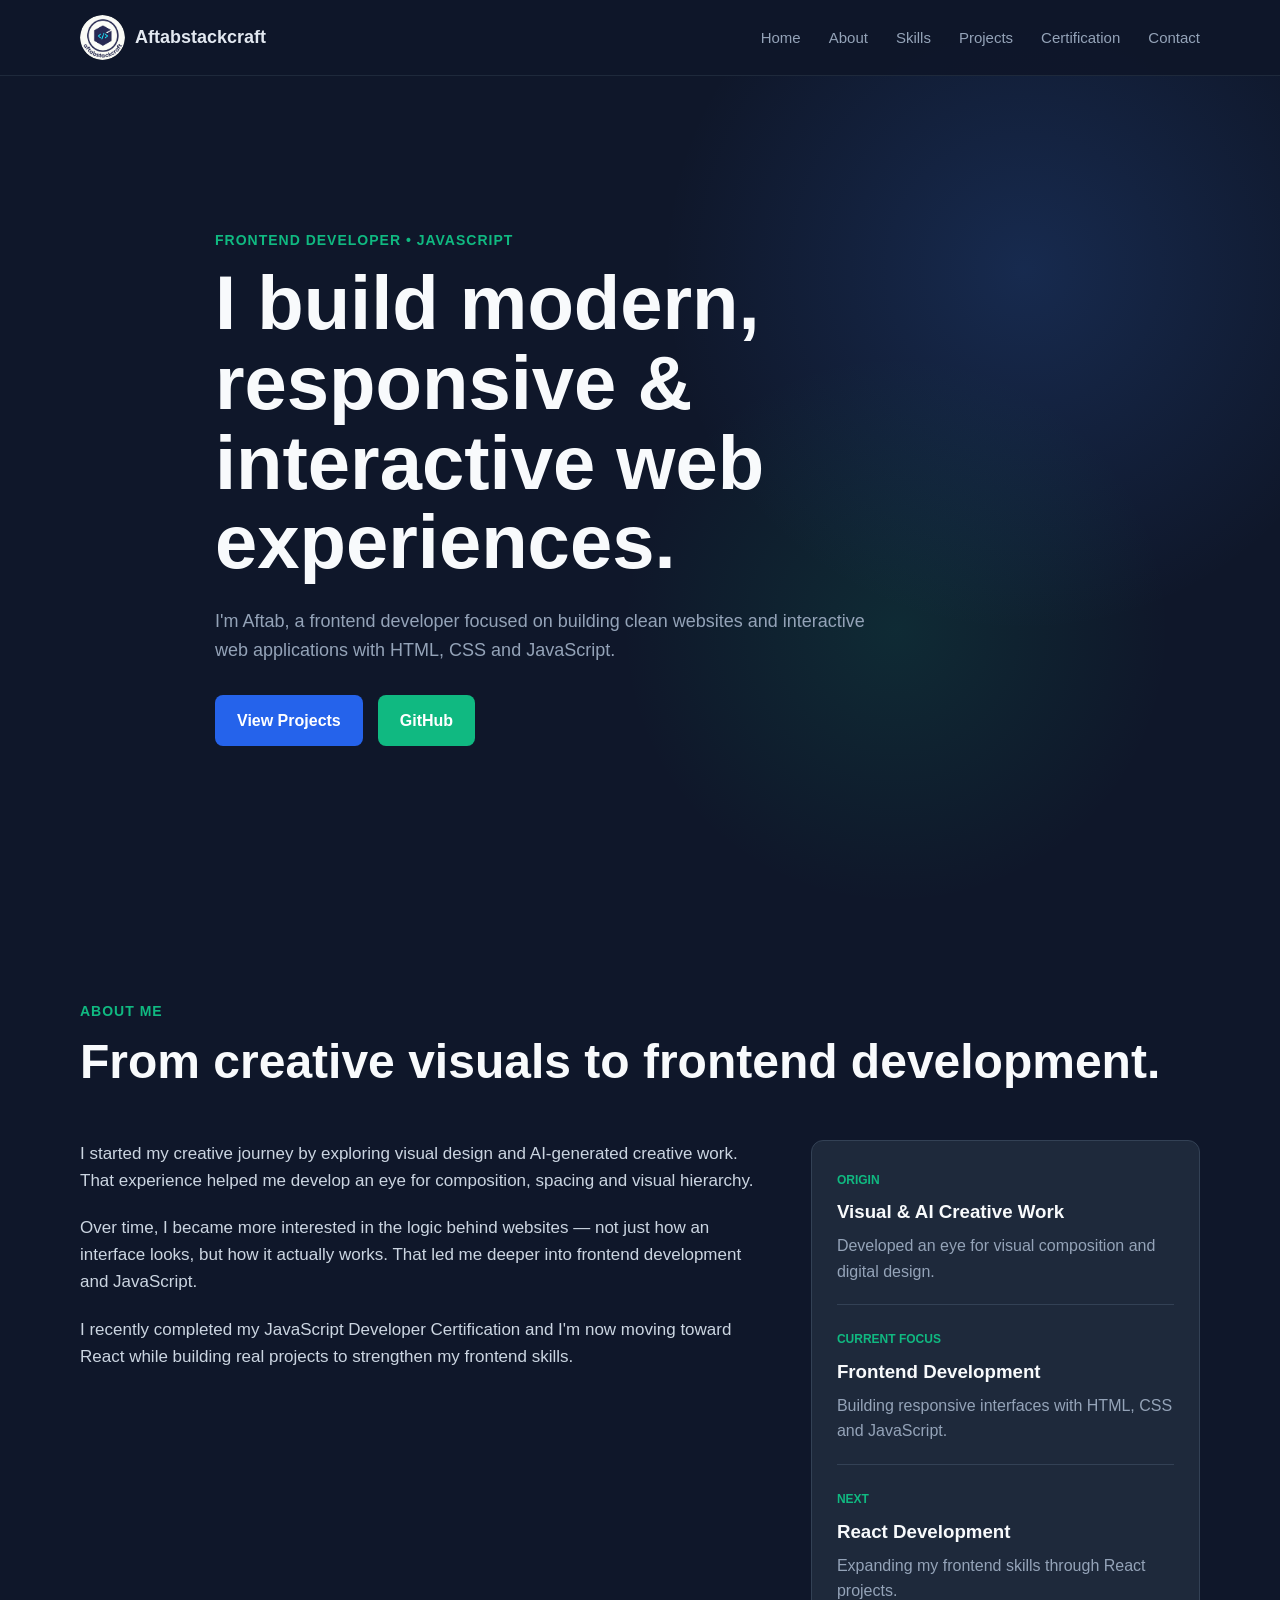
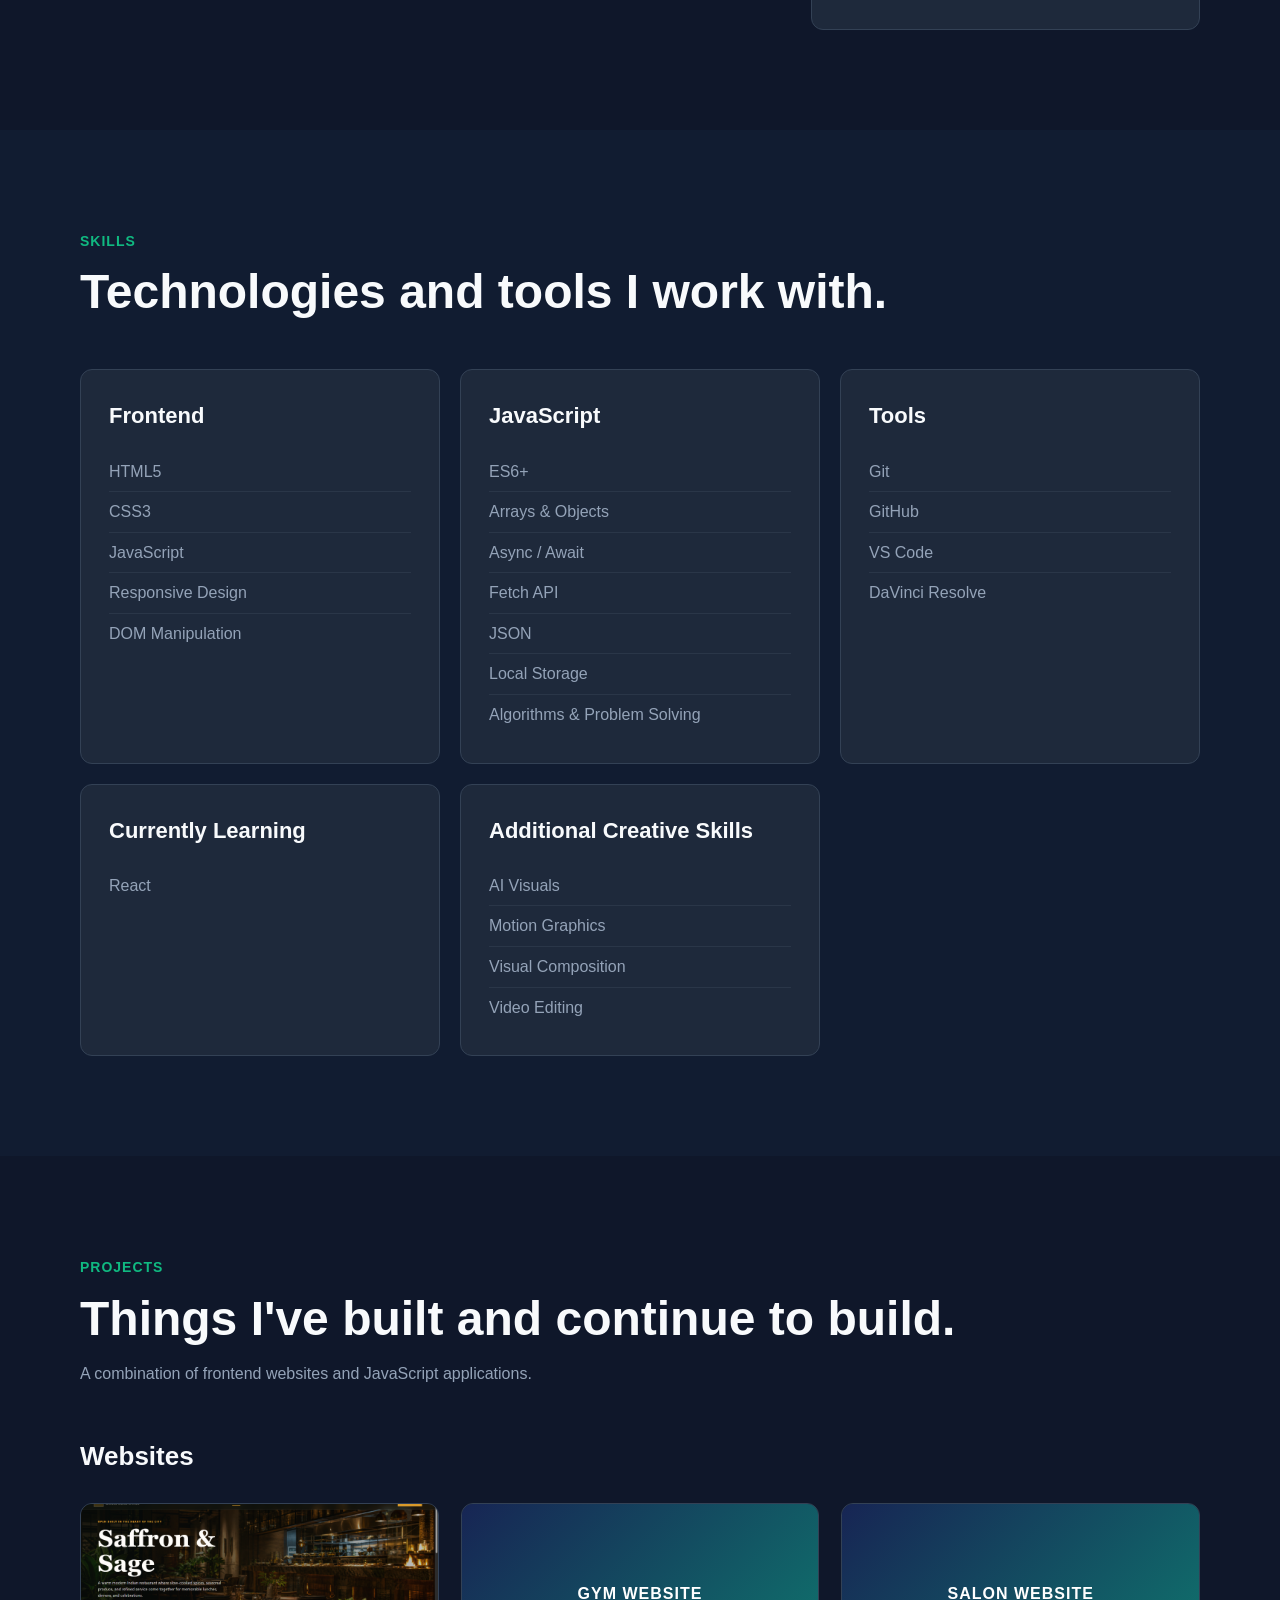
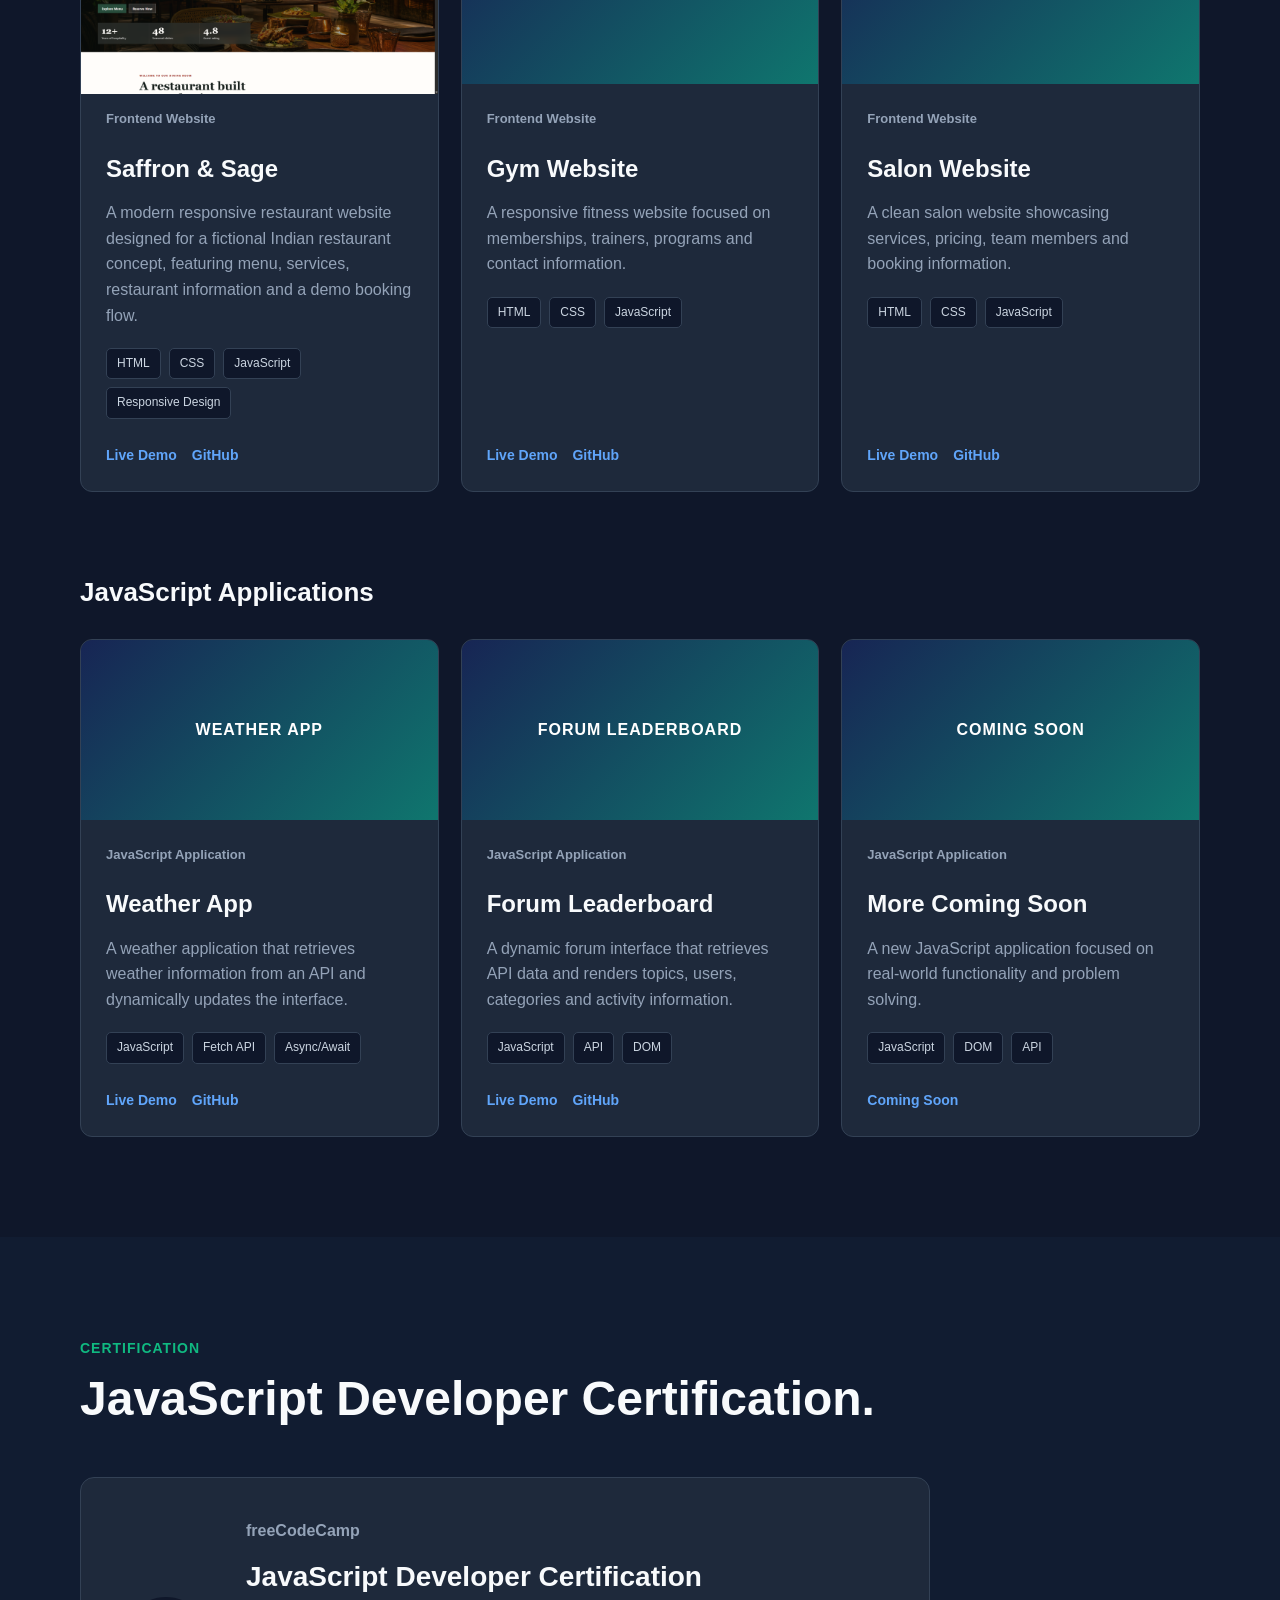
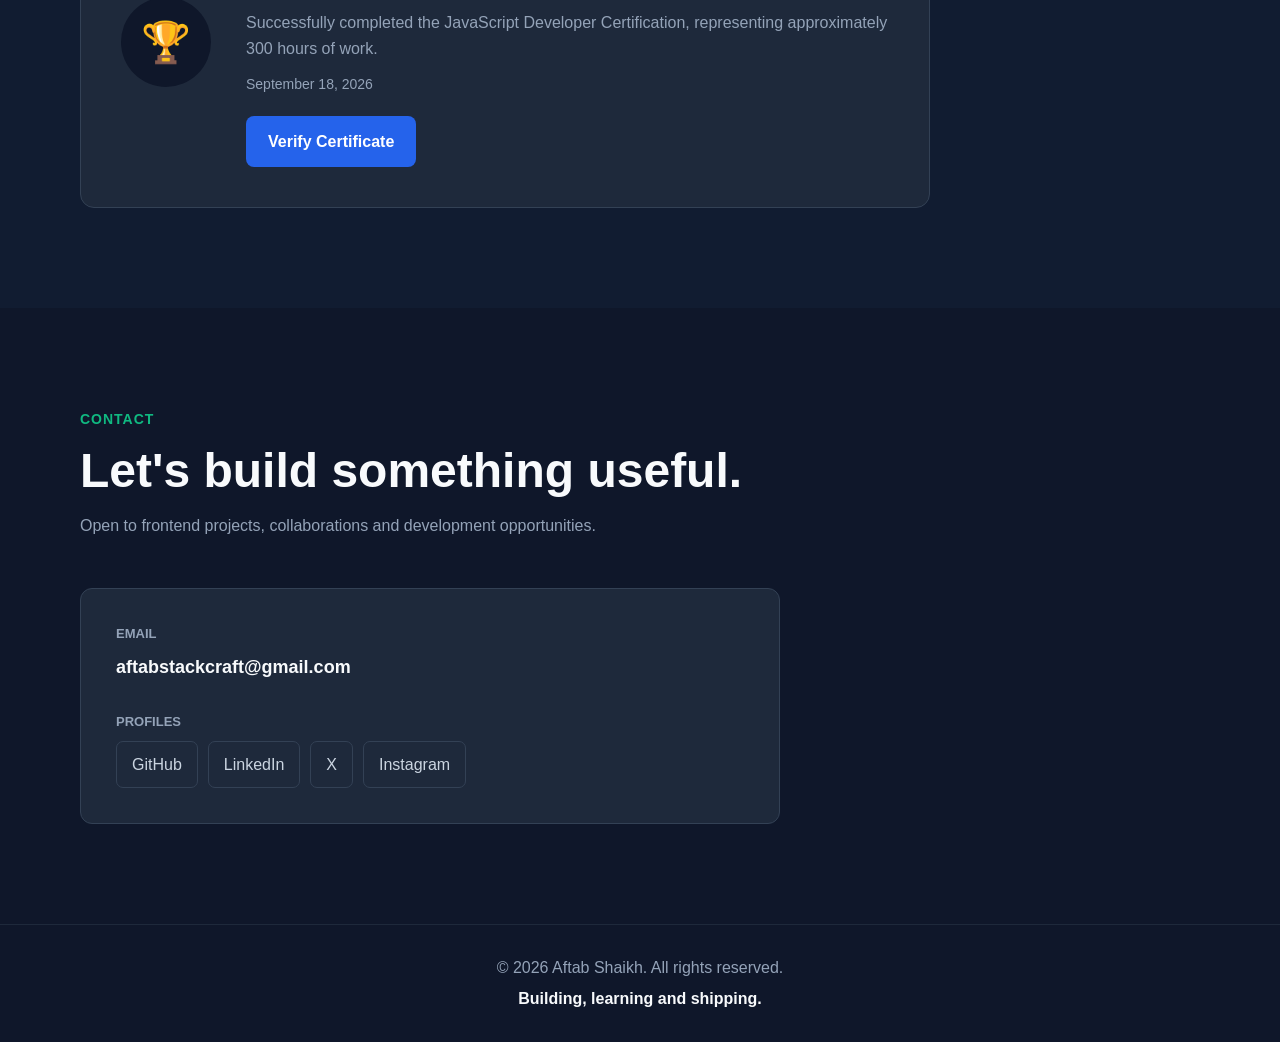
==== index.html @ 5836223a "Update index.html" ====
<!DOCTYPE html>
<html lang="en">

<head>
  <meta charset="UTF-8">

  <meta name="viewport" content="width=device-width, initial-scale=1.0">

  <meta name="description"
    content="Aftab Shaikh - Frontend Developer building responsive websites and interactive web applications.">

  <title>Aftab Shaikh | Frontend Developer</title>

  <link rel="stylesheet" href="styles.css">
</head>

<body>

  <!-- ================= HEADER ================= -->

  <header class="header">

    <div class="container nav">

      <a href="#home" class="logo">
        <img src="images/logo.png" alt="Aftab Shaikh logo">

        <span>Aftabstackcraft</span>
      </a>


      <button class="menu-button" id="menu-button" aria-label="Open navigation menu">
        ☰
      </button>


      <nav class="nav-links" id="nav-links">

        <a href="#home">Home</a>

        <a href="#about">About</a>

        <a href="#skills">Skills</a>

        <a href="#projects">Projects</a>

        <a href="#certification">Certification</a>

        <a href="#contact">Contact</a>

      </nav>

    </div>

  </header>


  <main>

    <!-- ================= HERO ================= -->

    <section class="hero" id="home" >

      <div class="container hero-content">

        <p class="eyebrow">
          FRONTEND DEVELOPER • JAVASCRIPT
        </p>

        <h1>
          I build modern, responsive &
          interactive web experiences.
        </h1>

        <p class="hero-description">
          I'm Aftab, a frontend developer focused on
          building clean websites and interactive web
          applications with HTML, CSS and JavaScript.
        </p>

        <div class="hero-buttons">

          <a href="projects" class="button primary-button">
            View Projects
          </a>

          <a href="https://github.com/aftabstackcraft" target="_blank" class="button secondary-button">
            GitHub
          </a>

        </div>

      </div>

    </section>


    <!-- ================= ABOUT ================= -->

    <section class="section" id="about" >

      <div class="container">

        <div class="section-heading">

          <p class="eyebrow">
            ABOUT ME
          </p>

          <h2>
            From creative visuals to frontend development.
          </h2>

        </div>


        <div class="about-grid">

          <div class="about-text">

            <p>
              I started my creative journey by exploring
              visual design and AI-generated creative work.
              That experience helped me develop an eye for
              composition, spacing and visual hierarchy.
            </p>

            <p>
              Over time, I became more interested in the
              logic behind websites — not just how an
              interface looks, but how it actually works.
              That led me deeper into frontend development
              and JavaScript.
            </p>

            <p>
              I recently completed my JavaScript Developer
              Certification and I'm now moving toward React
              while building real projects to strengthen
              my frontend skills.
            </p>

          </div>


          <div class="about-card">

            <div class="about-item">

              <span>ORIGIN</span>

              <h3>
                Visual & AI Creative Work
              </h3>

              <p>
                Developed an eye for visual composition
                and digital design.
              </p>

            </div>


            <div class="about-item">

              <span>CURRENT FOCUS</span>

              <h3>
                Frontend Development
              </h3>

              <p>
                Building responsive interfaces with
                HTML, CSS and JavaScript.
              </p>

            </div>


            <div class="about-item">

              <span>NEXT</span>

              <h3>
                React Development
              </h3>

              <p>
                Expanding my frontend skills through
                React projects.
              </p>

            </div>

          </div>

        </div>

      </div>

    </section>


    <!-- ================= SKILLS ================= -->

    <section class="section skills-section" id="skills" >

      <div class="container">

        <div class="section-heading">

          <p class="eyebrow">
            SKILLS
          </p>

          <h2>
            Technologies and tools I work with.
          </h2>

        </div>


        <div class="skills-grid">


          <div class="skill-card">

            <h3>
              Frontend
            </h3>

            <ul>

              <li>HTML5</li>

              <li>CSS3</li>

              <li>JavaScript</li>

              <li>Responsive Design</li>

              <li>DOM Manipulation</li>

            </ul>

          </div>


          <div class="skill-card">

            <h3>
              JavaScript
            </h3>

            <ul>

              <li>ES6+</li>

              <li>Arrays & Objects</li>

              <li>Async / Await</li>

              <li>Fetch API</li>

              <li>JSON</li>

              <li>Local Storage</li>

              <li>Algorithms & Problem Solving</li>

            </ul>

          </div>


          <div class="skill-card">

            <h3>
              Tools
            </h3>

            <ul>

              <li>Git</li>

              <li>GitHub</li>

              <li>VS Code</li>

              <li>DaVinci Resolve</li>

            </ul>

          </div>


          <div class="skill-card">

            <h3>
              Currently Learning
            </h3>

            <ul>

              <li>React</li>

            </ul>

          </div>


          <div class="skill-card">

            <h3>
              Additional Creative Skills
            </h3>

            <ul>

              <li>AI Visuals</li>

              <li>Motion Graphics</li>

              <li>Visual Composition</li>

              <li>Video Editing</li>

            </ul>

          </div>

        </div>

      </div>

    </section>


    <!-- ================= PROJECTS ================= -->

    <section class="section" id="projects" >

      <div class="container">

        <div class="section-heading">

          <p class="eyebrow">
            PROJECTS
          </p>

          <h2>
            Things I've built and continue to build.
          </h2>

          <p>
            A combination of frontend websites and
            JavaScript applications.
          </p>

        </div>


        <!-- WEBSITE PROJECTS -->

        <h3 class="project-category">
          Websites
        </h3>


        <div class="projects-grid">


          <!-- Restaurant -->

          <!-- Saffron & Sage -->
          <article class="project-card">

            <div class="project-image">
              <img src="images/projects/saffron-sage.png" alt="Saffron & Sage restaurant website preview">
            </div>

            <div class="project-content">

              <p class="project-type">
                Frontend Website
              </p>

              <h3>
                Saffron &amp; Sage
              </h3>

              <p>
                A modern responsive restaurant website designed for a
                fictional Indian restaurant concept, featuring menu,
                services, restaurant information and a demo booking flow.
              </p>

              <div class="technology-list">
                <span>HTML</span>
                <span>CSS</span>
                <span>JavaScript</span>
                <span>Responsive Design</span>
              </div>

              <div class="project-links">

                <a href="https://aftabstackcraft.github.io/Saffron-Restaurant/index.html" target="_blank"
                  rel="noreferrer">
                  Live Demo
                </a>

                <a href="https://github.com/aftabstackcraft/Saffron-Restaurant" target="_blank" rel="noreferrer">
                  GitHub
                </a>

              </div>

            </div>

          </article>


          <!-- Gym -->

          <article class="project-card">

            <div class="project-image">
              <span>GYM WEBSITE</span>
            </div>

            <div class="project-content">

              <p class="project-type">
                Frontend Website
              </p>

              <h3>
                Gym Website
              </h3>

              <p>
                A responsive fitness website focused on
                memberships, trainers, programs and
                contact information.
              </p>

              <div class="technology-list">

                <span>HTML</span>

                <span>CSS</span>

                <span>JavaScript</span>

              </div>

              <div class="project-links">

                <a href="#" target="_blank">
                  Live Demo
                </a>

                <a href="#" target="_blank">
                  GitHub
                </a>

              </div>

            </div>

          </article>


          <!-- Salon -->

          <article class="project-card">

            <div class="project-image">
              <span>SALON WEBSITE</span>
            </div>

            <div class="project-content">

              <p class="project-type">
                Frontend Website
              </p>

              <h3>
                Salon Website
              </h3>

              <p>
                A clean salon website showcasing services,
                pricing, team members and booking
                information.
              </p>

              <div class="technology-list">

                <span>HTML</span>

                <span>CSS</span>

                <span>JavaScript</span>

              </div>

              <div class="project-links">

                <a href="#" target="_blank">
                  Live Demo
                </a>

                <a href="#" target="_blank">
                  GitHub
                </a>

              </div>

            </div>

          </article>

        </div>


        <!-- APP PROJECTS -->

        <h3 class="project-category apps-heading">
          JavaScript Applications
        </h3>


        <div class="projects-grid">


          <!-- Weather App -->

          <article class="project-card">

            <div class="project-image">
              <span>WEATHER APP</span>
            </div>

            <div class="project-content">

              <p class="project-type">
                JavaScript Application
              </p>

              <h3>
                Weather App
              </h3>

              <p>
                A weather application that retrieves
                weather information from an API and
                dynamically updates the interface.
              </p>

              <div class="technology-list">

                <span>JavaScript</span>

                <span>Fetch API</span>

                <span>Async/Await</span>

              </div>

              <div class="project-links">

                <a href="#" target="_blank">
                  Live Demo
                </a>

                <a href="#" target="_blank">
                  GitHub
                </a>

              </div>

            </div>

          </article>


          <!-- Forum -->

          <article class="project-card">

            <div class="project-image">
              <span>FORUM LEADERBOARD</span>
            </div>

            <div class="project-content">

              <p class="project-type">
                JavaScript Application
              </p>

              <h3>
                Forum Leaderboard
              </h3>

              <p>
                A dynamic forum interface that retrieves
                API data and renders topics, users,
                categories and activity information.
              </p>

              <div class="technology-list">

                <span>JavaScript</span>

                <span>API</span>

                <span>DOM</span>

              </div>

              <div class="project-links">

                <a href="#" target="_blank">
                  Live Demo
                </a>

                <a href="#" target="_blank">
                  GitHub
                </a>

              </div>

            </div>

          </article>


          <!-- Third App -->

          <article class="project-card">

            <div class="project-image">
              <span>COMING SOON</span>
            </div>

            <div class="project-content">

              <p class="project-type">
                JavaScript Application
              </p>

              <h3>
                More Coming Soon
              </h3>

              <p>
                A new JavaScript application focused on
                real-world functionality and problem solving.
              </p>

              <div class="technology-list">

                <span>JavaScript</span>

                <span>DOM</span>

                <span>API</span>

              </div>

              <div class="project-links">

                <a href="#">
                  Coming Soon
                </a>

              </div>

            </div>

          </article>


        </div>

      </div>

    </section>


    <!-- ================= CERTIFICATION ================= -->

    <section class="section certification-section" id="certification" >

      <div class="container">

        <div class="section-heading">

          <p class="eyebrow">
            CERTIFICATION
          </p>

          <h2>
            JavaScript Developer Certification.
          </h2>

        </div>


        <div class="certification-card">

          <div class="certificate-icon">
            🏆
          </div>


          <div class="certificate-content">

            <p class="certificate-issuer">
              freeCodeCamp
            </p>

            <h3>
              JavaScript Developer Certification
            </h3>

            <p>
              Successfully completed the JavaScript
              Developer Certification, representing
              approximately 300 hours of work.
            </p>

            <p class="certificate-date">
              September 18, 2026
            </p>


            <a href="https://www.freecodecamp.org/certification/aftabstackcraft/javascript-v9" target="_blank"
              class="button primary-button">
              Verify Certificate
            </a>

          </div>

        </div>

      </div>

    </section>


    <!-- ================= CONTACT ================= -->

    <section class="section contact-section" id="contact" >

      <div class="container">

        <div class="section-heading">

          <p class="eyebrow">
            CONTACT
          </p>

          <h2>
            Let's build something useful.
          </h2>

          <p>
            Open to frontend projects, collaborations
            and development opportunities.
          </p>

        </div>


        <div class="contact-card">

          <div>

            <span>
              EMAIL
            </span>

            <a href="mailto:aftabstackcraft@gmail.com">
              aftabstackcraft@gmail.com
            </a>

          </div>


          <div>

            <span>
              PROFILES
            </span>

            <div class="social-links">

              <a href="https://github.com/aftabstackcraft" target="_blank">
                GitHub
              </a>

              <a href="https://www.linkedin.com/in/aftabstackcraft/" target="_blank">
                LinkedIn
              </a>

              <a href="https://x.com/aftabstackcraft" target="_blank">
                X
              </a>

              <a href="https://www.instagram.com/aftabstackcraftt/" target="_blank">
                Instagram
              </a>

            </div>

          </div>

        </div>

      </div>

    </section>

  </main>


  <!-- ================= FOOTER ================= -->

  <footer class="footer">

    <p>
      © 2026 Aftab Shaikh. All rights reserved.
    </p>

    <p>
      Building, learning and shipping.
    </p>

  </footer>


  <script src="script.js"></script>

</body>

</html>
---- styles.css ----
/* =========================
   BASIC RESET
========================= */

* {
  box-sizing: border-box;
  margin: 0;
  padding: 0;
}


html {
  scroll-behavior: smooth;
}


body {
  font-family: Arial, sans-serif;
  background: #0f172a;
  color: #e2e8f0;
  line-height: 1.6;
}


a {
  color: inherit;
  text-decoration: none;
}


ul {
  list-style: none;
}


img {
  max-width: 100%;
  display: block;
}


/* =========================
   COMMON
========================= */

.container {
  width: min(1120px, 90%);
  margin: auto;
}


.section {
  padding: 100px 0;
}


.section-heading {
  margin-bottom: 50px;
}


.eyebrow {
  color: #10b981;
  font-size: 14px;
  font-weight: bold;
  letter-spacing: 1px;
  margin-bottom: 12px;
}


.section-heading h2 {
  font-size: clamp(32px, 5vw, 48px);
  line-height: 1.15;
  color: #f8fafc;
  margin-bottom: 15px;
}


.section-heading > p:last-child {
  color: #94a3b8;
  max-width: 650px;
}


/* =========================
   HEADER
========================= */

.header {
  position: fixed;
  top: 0;
  left: 0;
  width: 100%;
  z-index: 1000;

  background: rgba(15, 23, 42, 0.95);

  border-bottom: 1px solid #1e293b;
}


.nav {
  min-height: 75px;

  display: flex;
  align-items: center;
  justify-content: space-between;
}


.logo {
  display: flex;
  align-items: center;
  gap: 10px;

  font-weight: bold;
  font-size: 18px;
}


.logo img {
  width: 45px;
  height: 45px;
  border-radius: 50%;
}


.nav-links {
  display: flex;
  align-items: center;
  gap: 28px;
}


.nav-links a {
  color: #94a3b8;
  font-size: 15px;
  transition: 0.2s;
}


.nav-links a:hover {
  color: #f8fafc;
}


.menu-button {
  display: none;

  border: none;
  background: transparent;

  color: white;

  font-size: 28px;

  cursor: pointer;
}


/* =========================
   HERO
========================= */

.hero {
  min-height: 100vh;

  display: flex;
  align-items: center;

  padding-top: 75px;

  background:
    radial-gradient(
      circle at 80% 30%,
      rgba(59, 130, 246, 0.18),
      transparent 30%
    ),
    radial-gradient(
      circle at 70% 70%,
      rgba(16, 185, 129, 0.12),
      transparent 25%
    ),
    #0f172a;
}


.hero-content {
  max-width: 850px;
}


.hero h1 {
  font-size: clamp(42px, 7vw, 76px);
  line-height: 1.05;

  color: #f8fafc;

  margin-bottom: 25px;
}


.hero-description {
  max-width: 650px;

  color: #94a3b8;

  font-size: 18px;

  margin-bottom: 30px;
}


.hero-buttons {
  display: flex;
  gap: 15px;

  flex-wrap: wrap;
}


/* =========================
   BUTTONS
========================= */

.button {
  display: inline-flex;

  align-items: center;
  justify-content: center;

  padding: 13px 22px;

  border-radius: 8px;

  font-weight: bold;

  transition: 0.2s;
}


.primary-button {
  background: #2563eb;
  color: white;
}


.primary-button:hover {
  background: #1d4ed8;
  transform: translateY(-2px);
}


.secondary-button {
  background: #10b981;
  color: white;
}


.secondary-button:hover {
  background: #059669;
  transform: translateY(-2px);
}


/* =========================
   ABOUT
========================= */

.about-grid {
  display: grid;

  grid-template-columns: 1.4fr 0.8fr;

  gap: 50px;

  align-items: start;
}


.about-text {
  display: grid;
  gap: 20px;

  color: #cbd5e1;

  font-size: 17px;
}


.about-card {
  background: #1e293b;

  border: 1px solid #334155;

  border-radius: 12px;

  padding: 25px;
}


.about-item {
  padding: 20px 0;

  border-bottom: 1px solid #334155;
}


.about-item:first-child {
  padding-top: 0;
}


.about-item:last-child {
  border-bottom: none;
  padding-bottom: 0;
}


.about-item span {
  color: #10b981;

  font-size: 12px;

  font-weight: bold;
}


.about-item h3 {
  margin: 6px 0;

  color: #f8fafc;
}


.about-item p {
  color: #94a3b8;
}


/* =========================
   SKILLS
========================= */

.skills-section {
  background: #111c31;
}


.skills-grid {
  display: grid;

  grid-template-columns: repeat(3, 1fr);

  gap: 20px;
}


.skill-card {
  background: #1e293b;

  border: 1px solid #334155;

  border-radius: 12px;

  padding: 28px;
}


.skill-card h3 {
  color: #f8fafc;

  margin-bottom: 18px;

  font-size: 22px;
}


.skill-card li {
  color: #94a3b8;

  padding: 7px 0;

  border-bottom: 1px solid rgba(148, 163, 184, 0.1);
}


.skill-card li:last-child {
  border-bottom: none;
}


/* =========================
   PROJECTS
========================= */

.project-category {
  color: #f8fafc;

  font-size: 26px;

  margin-bottom: 25px;
}


.apps-heading {
  margin-top: 80px;
}


.projects-grid {
  display: grid;

  grid-template-columns: repeat(3, 1fr);

  gap: 22px;
}


.project-card {
  display: flex;
  flex-direction: column;

  overflow: hidden;

  background: #1e293b;

  border: 1px solid #334155;

  border-radius: 12px;

  transition: 0.2s;
}


.project-card:hover {
  transform: translateY(-5px);

  border-color: #3b82f6;
}


/* Project placeholder image */

.project-image {
  height: 180px;

  display: flex;

  align-items: center;
  justify-content: center;

  background:
    linear-gradient(
      135deg,
      #172554,
      #0f766e
    );

  color: white;

  font-weight: bold;

  letter-spacing: 1px;
}


.project-content {
  padding: 25px;

  display: flex;
  flex-direction: column;

  flex: 1;
}


.project-type {
  color: #10b981;

  font-size: 13px;

  font-weight: bold;

  margin-bottom: 8px;
}


.project-content h3 {
  color: #f8fafc;

  font-size: 24px;

  margin-bottom: 12px;
}


.project-content > p {
  color: #94a3b8;

  margin-bottom: 20px;
}


.technology-list {
  display: flex;

  flex-wrap: wrap;

  gap: 8px;

  margin-bottom: 25px;
}


.technology-list span {
  padding: 5px 10px;

  background: #0f172a;

  border: 1px solid #334155;

  border-radius: 5px;

  color: #cbd5e1;

  font-size: 12px;
}


.project-links {
  display: flex;

  gap: 15px;

  margin-top: auto;
}


.project-links a {
  color: #60a5fa;

  font-weight: bold;

  font-size: 14px;
}


.project-links a:hover {
  color: #93c5fd;
}


/* =========================
   CERTIFICATION
========================= */

.certification-section {
  background: #111c31;
}


.certification-card {
  max-width: 850px;

  display: flex;

  align-items: center;

  gap: 35px;

  padding: 40px;

  background: #1e293b;

  border: 1px solid #334155;

  border-radius: 14px;
}


.certificate-icon {
  min-width: 90px;
  height: 90px;

  display: flex;

  align-items: center;
  justify-content: center;

  border-radius: 50%;

  background: #0f172a;

  font-size: 40px;
}


.certificate-issuer {
  color: #10b981;

  font-weight: bold;

  margin-bottom: 6px;
}


.certificate-content h3 {
  color: #f8fafc;

  font-size: 28px;

  margin-bottom: 10px;
}


.certificate-content > p {
  color: #94a3b8;

  margin-bottom: 12px;
}


.certificate-date {
  font-size: 14px;

  margin-bottom: 20px !important;
}


/* =========================
   CONTACT
========================= */

.contact-section {
  background: #0f172a;
}


.contact-card {
  max-width: 700px;

  display: grid;

  gap: 30px;

  padding: 35px;

  background: #1e293b;

  border: 1px solid #334155;

  border-radius: 12px;
}


.contact-card > div {
  display: grid;

  gap: 8px;
}


.contact-card span {
  color: #94a3b8;

  font-size: 13px;

  font-weight: bold;
}


.contact-card > div > a {
  color: #f8fafc;

  font-size: 18px;

  font-weight: bold;
}


.social-links {
  display: flex;

  flex-wrap: wrap;

  gap: 10px;
}


.social-links a {
  padding: 10px 15px;

  border: 1px solid #334155;

  border-radius: 7px;

  color: #cbd5e1;

  transition: 0.2s;
}


.social-links a:hover {
  border-color: #3b82f6;

  color: white;
}


/* =========================
   FOOTER
========================= */

.footer {
  padding: 30px;

  text-align: center;

  border-top: 1px solid #1e293b;

  color: #94a3b8;
}


.footer p:last-child {
  color: #f8fafc;

  font-weight: bold;

  margin-top: 5px;
}


/* =========================
   TABLET
========================= */

@media (max-width: 900px) {

  .skills-grid {
    grid-template-columns: repeat(2, 1fr);
  }


  .projects-grid {
    grid-template-columns: repeat(2, 1fr);
  }


  .about-grid {
    grid-template-columns: 1fr;
  }

}


/* =========================
   MOBILE
========================= */

@media (max-width: 700px) {

  .section {
    padding: 75px 0;
  }


  .menu-button {
    display: block;
  }


  .nav-links {
    display: none;

    position: absolute;

    top: 75px;

    left: 5%;
    right: 5%;

    flex-direction: column;

    gap: 0;

    padding: 15px;

    background: #1e293b;

    border: 1px solid #334155;

    border-radius: 10px;
  }


  .nav-links.show {
    display: flex;
  }


  .nav-links a {
    padding: 12px;
  }


  .hero h1 {
    font-size: 42px;
  }


  .hero-description {
    font-size: 16px;
  }


  .skills-grid {
    grid-template-columns: 1fr;
  }


  .projects-grid {
    grid-template-columns: 1fr;
  }


  .certification-card {
    flex-direction: column;

    align-items: flex-start;

    padding: 28px;
  }


  .certificate-content h3 {
    font-size: 24px;
  }

}
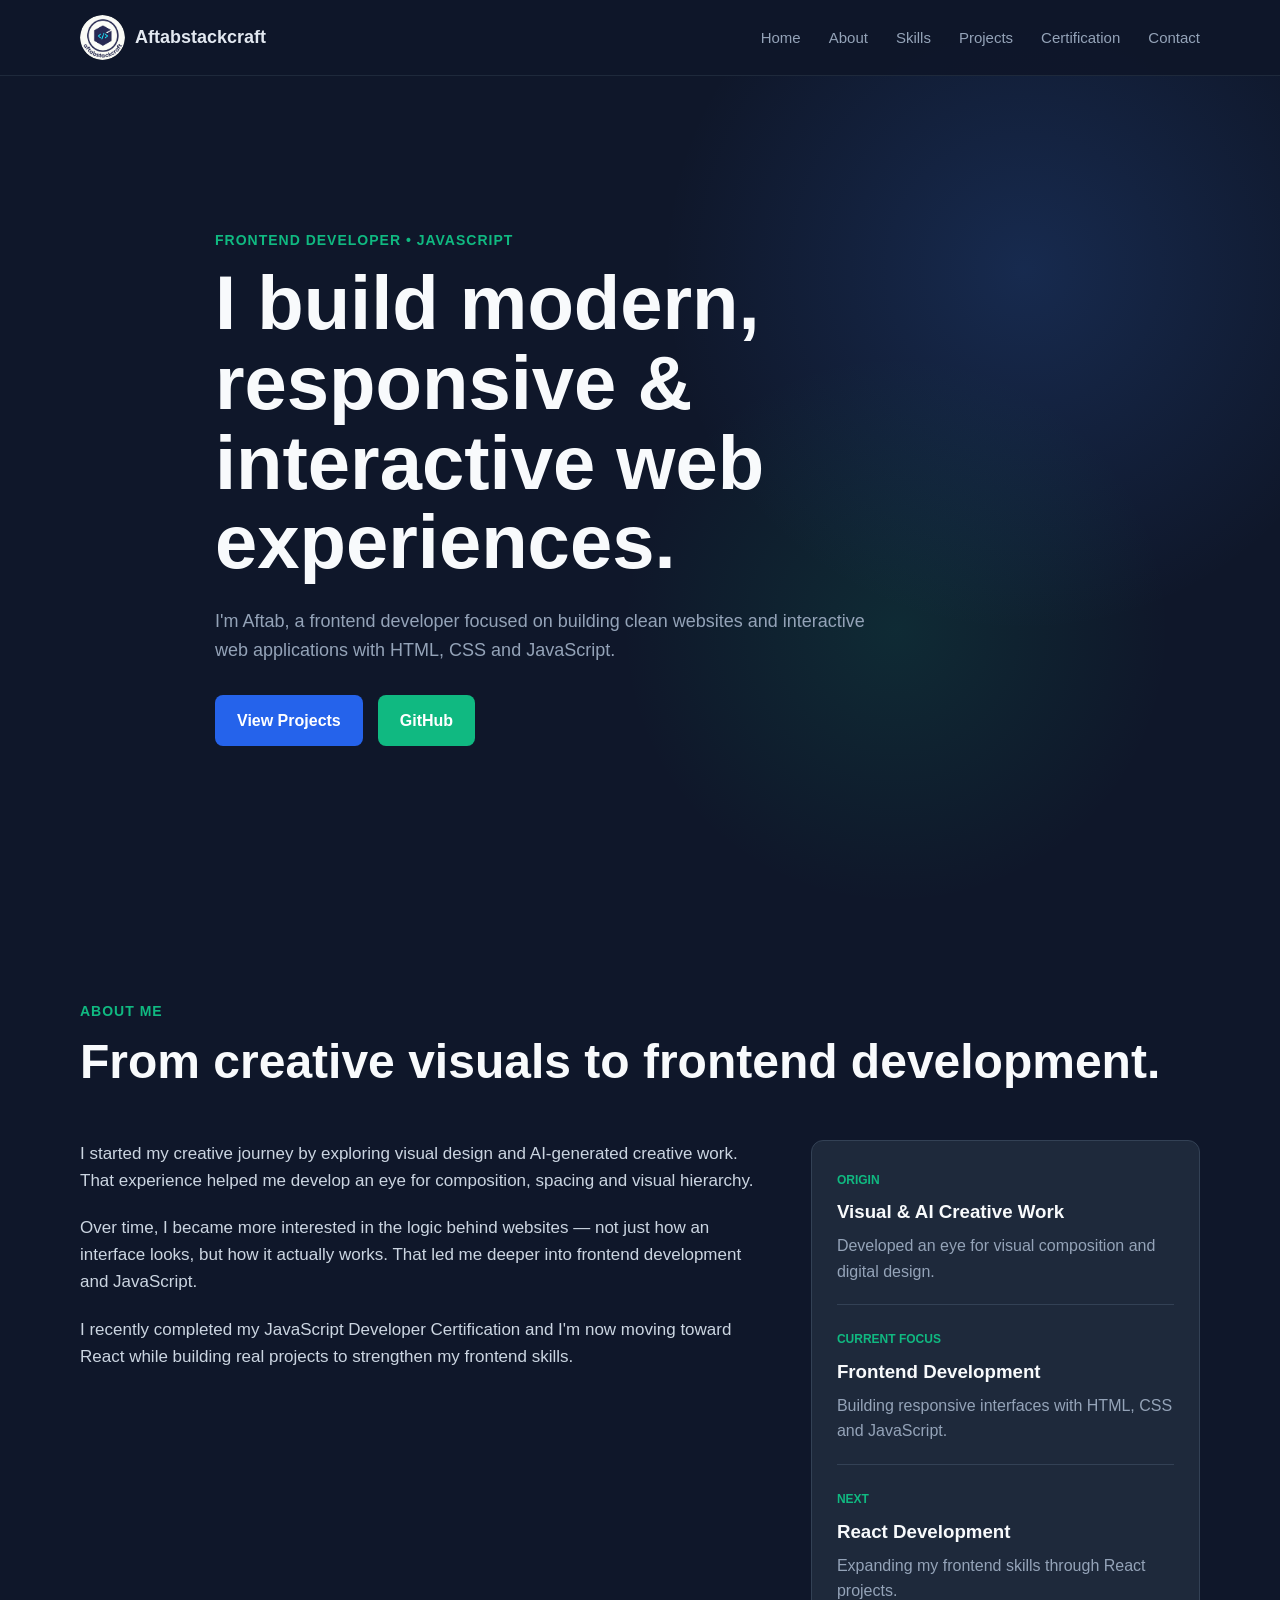
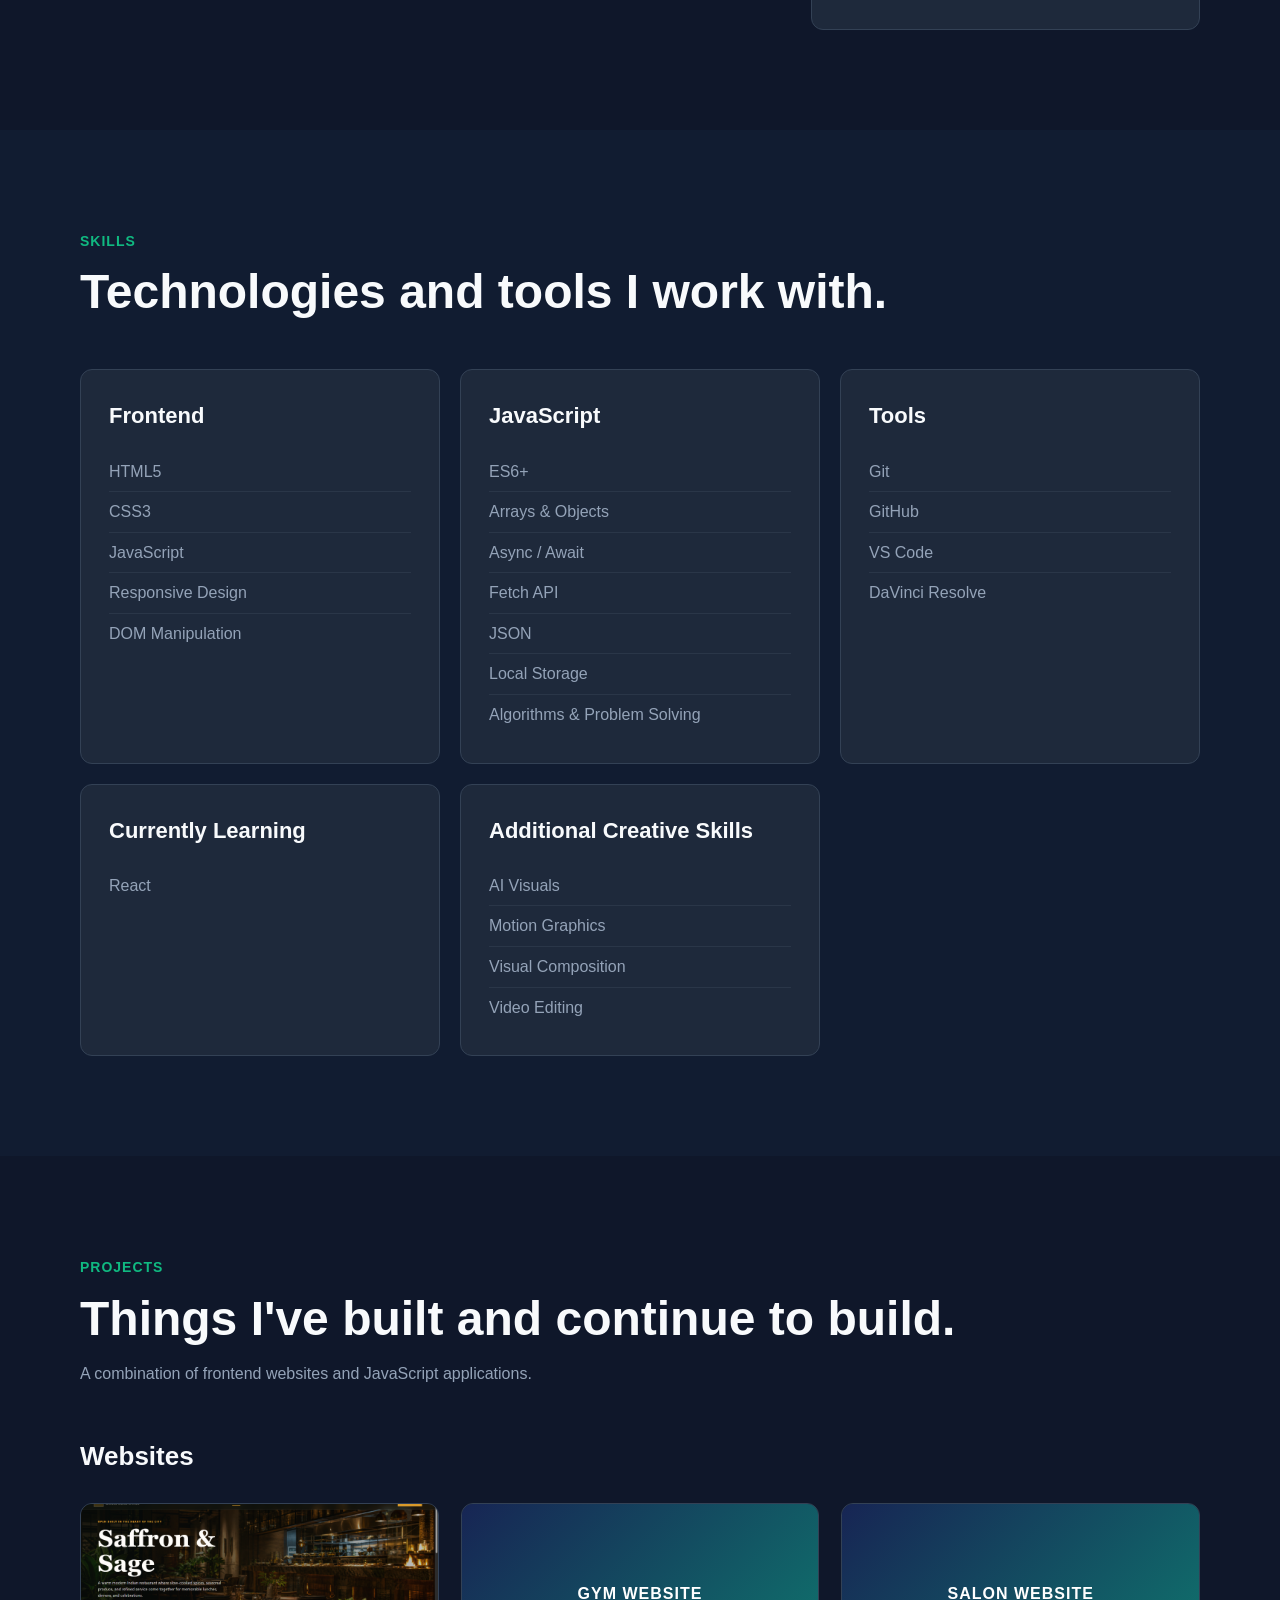
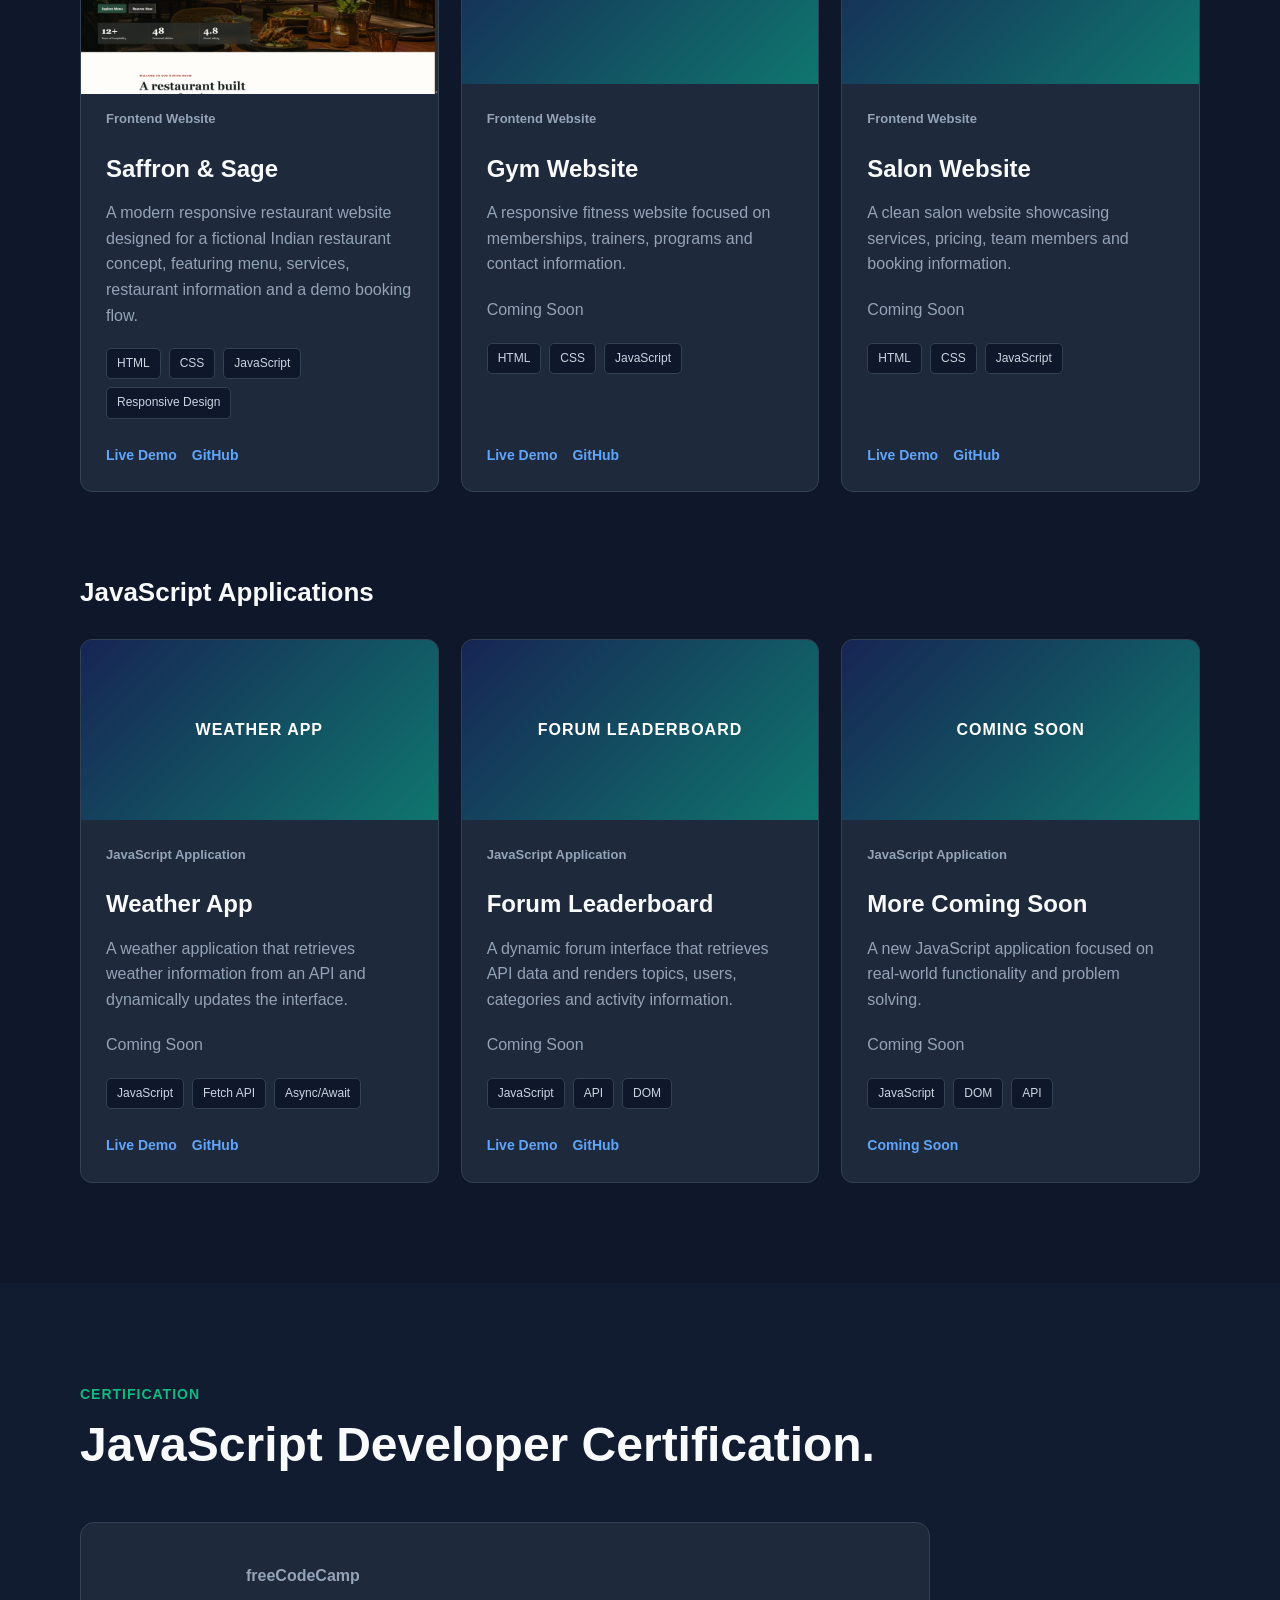
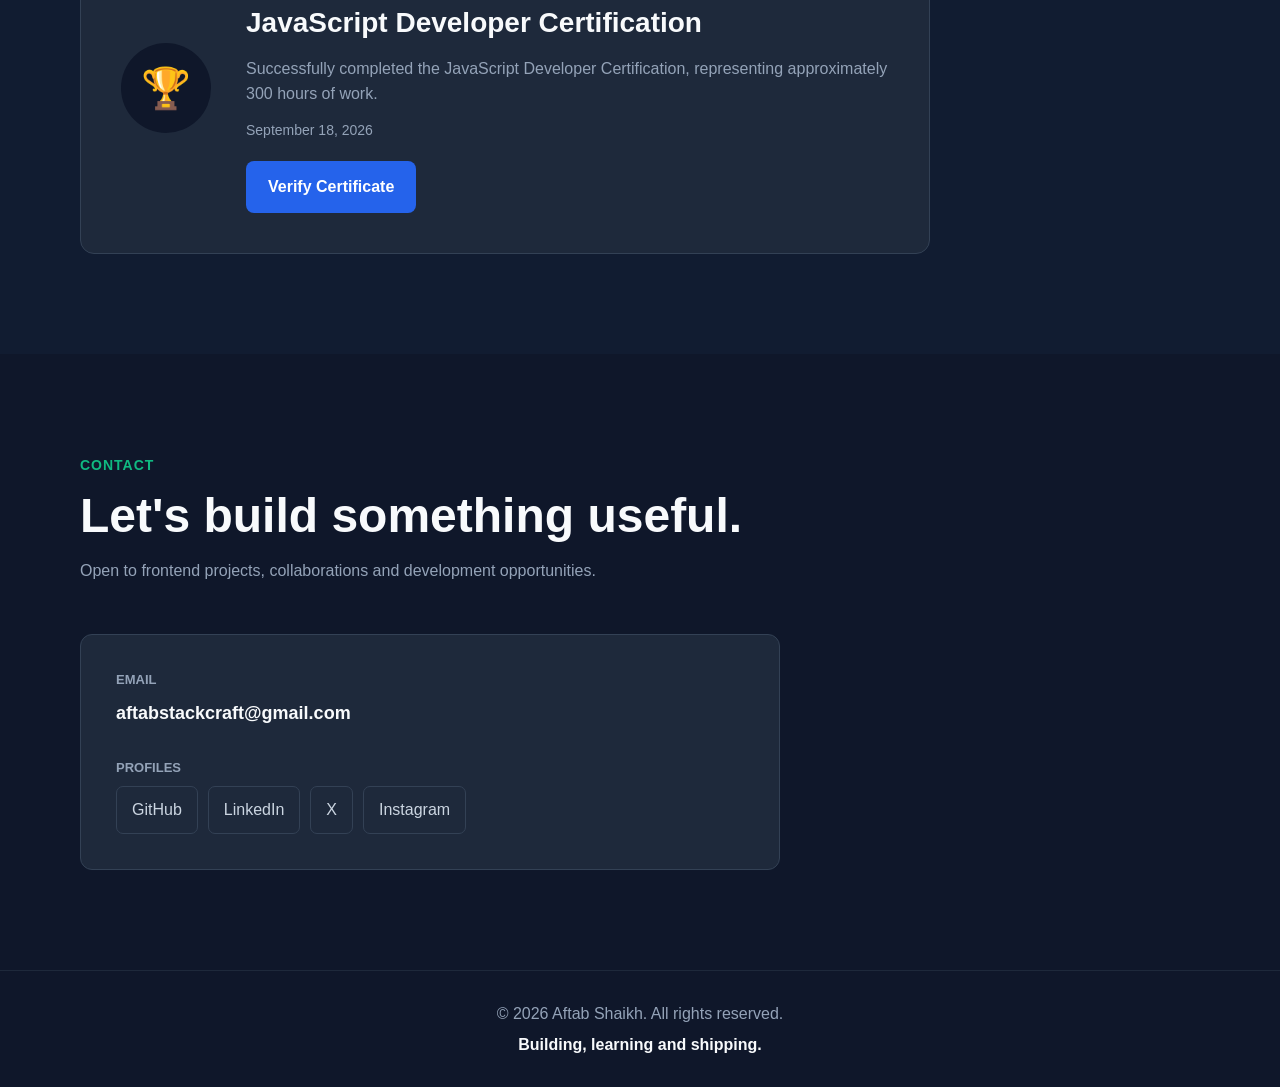
==== commit c11f4940: "Update index.html" ====
--- a/index.html
+++ b/index.html
@@ -444,6 +444,11 @@
                 contact information.
               </p>
 
+               <p>
+                Coming Soon
+              </p>
+
+
               <div class="technology-list">
 
                 <span>HTML</span>
@@ -495,6 +500,10 @@
                 information.
               </p>
 
+               <p>
+                Coming Soon
+              </p>
+
               <div class="technology-list">
 
                 <span>HTML</span>
@@ -558,6 +567,10 @@
                 dynamically updates the interface.
               </p>
 
+               <p>
+                Coming Soon
+              </p>
+
               <div class="technology-list">
 
                 <span>JavaScript</span>
@@ -609,6 +622,10 @@
                 categories and activity information.
               </p>
 
+               <p>
+                Coming Soon
+              </p>
+
               <div class="technology-list">
 
                 <span>JavaScript</span>
@@ -657,6 +674,10 @@
               <p>
                 A new JavaScript application focused on
                 real-world functionality and problem solving.
+              </p>
+
+               <p>
+                Coming Soon
               </p>
 
               <div class="technology-list">
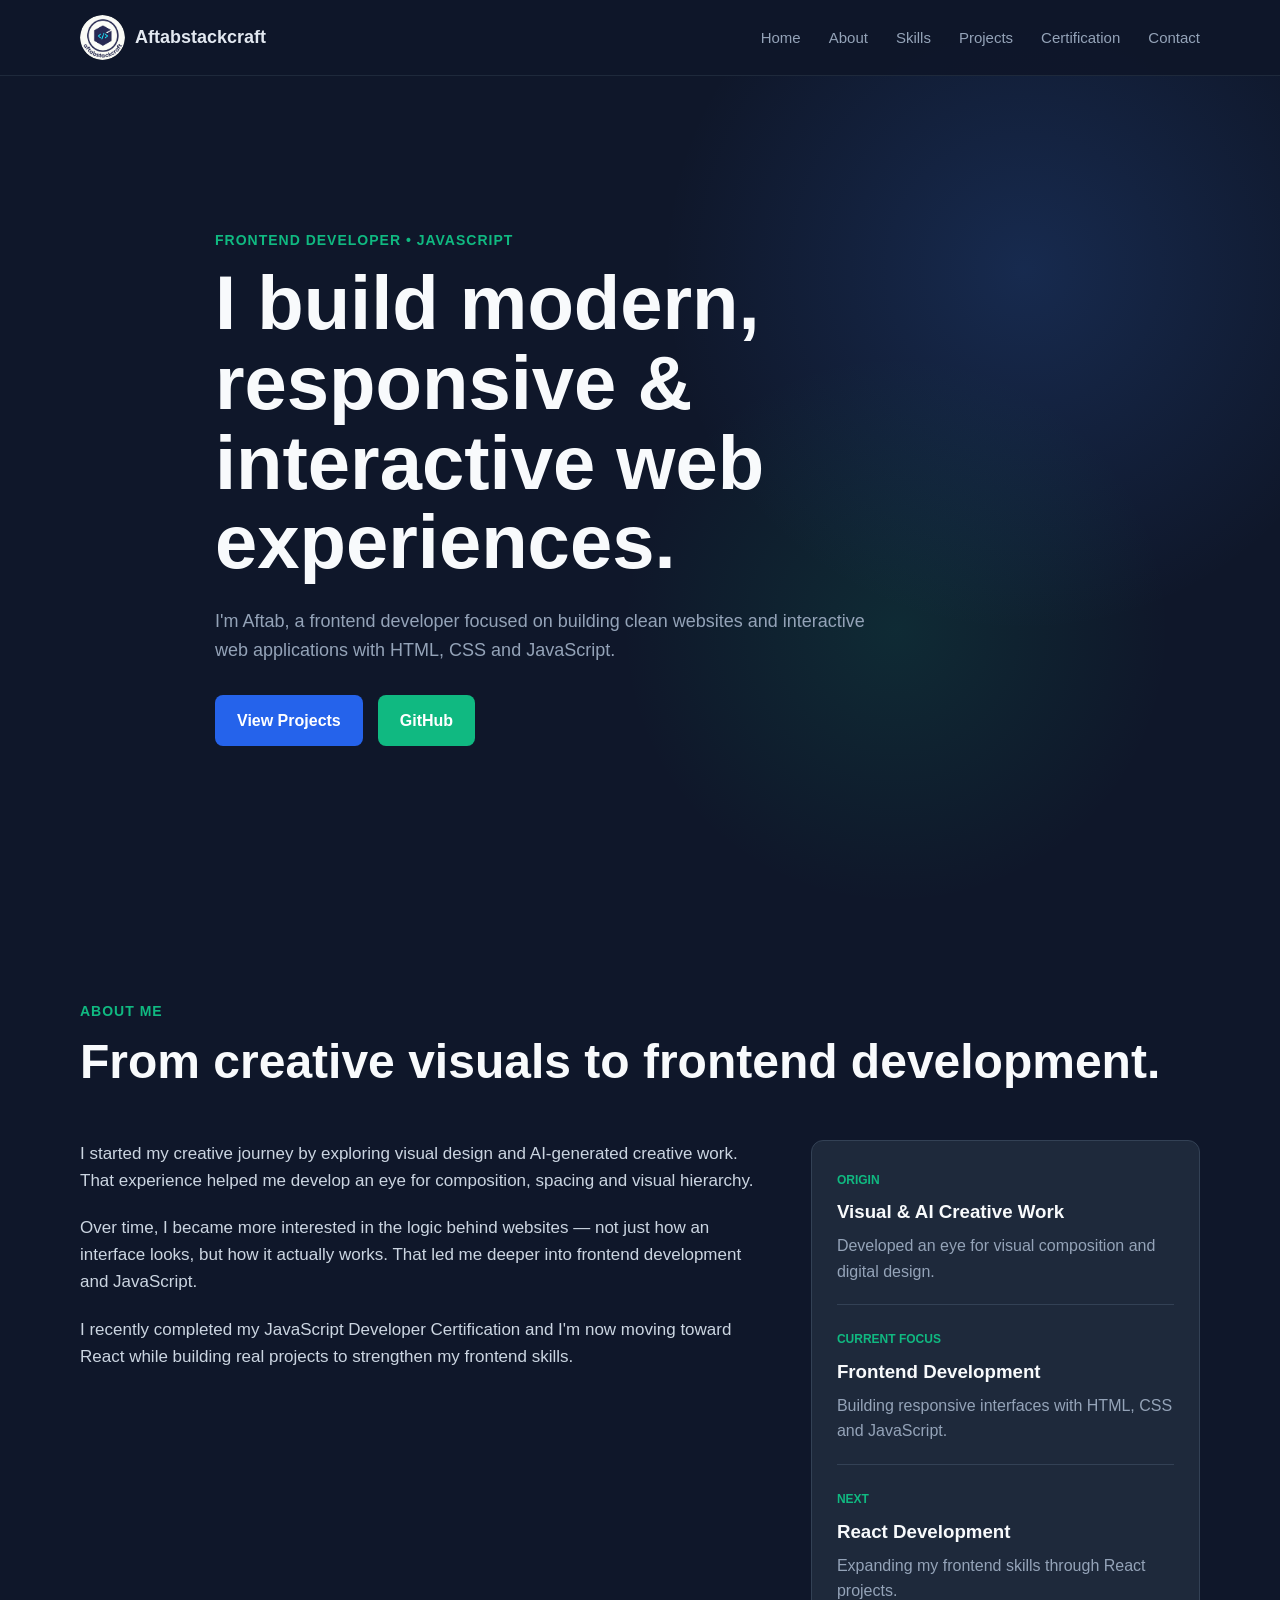
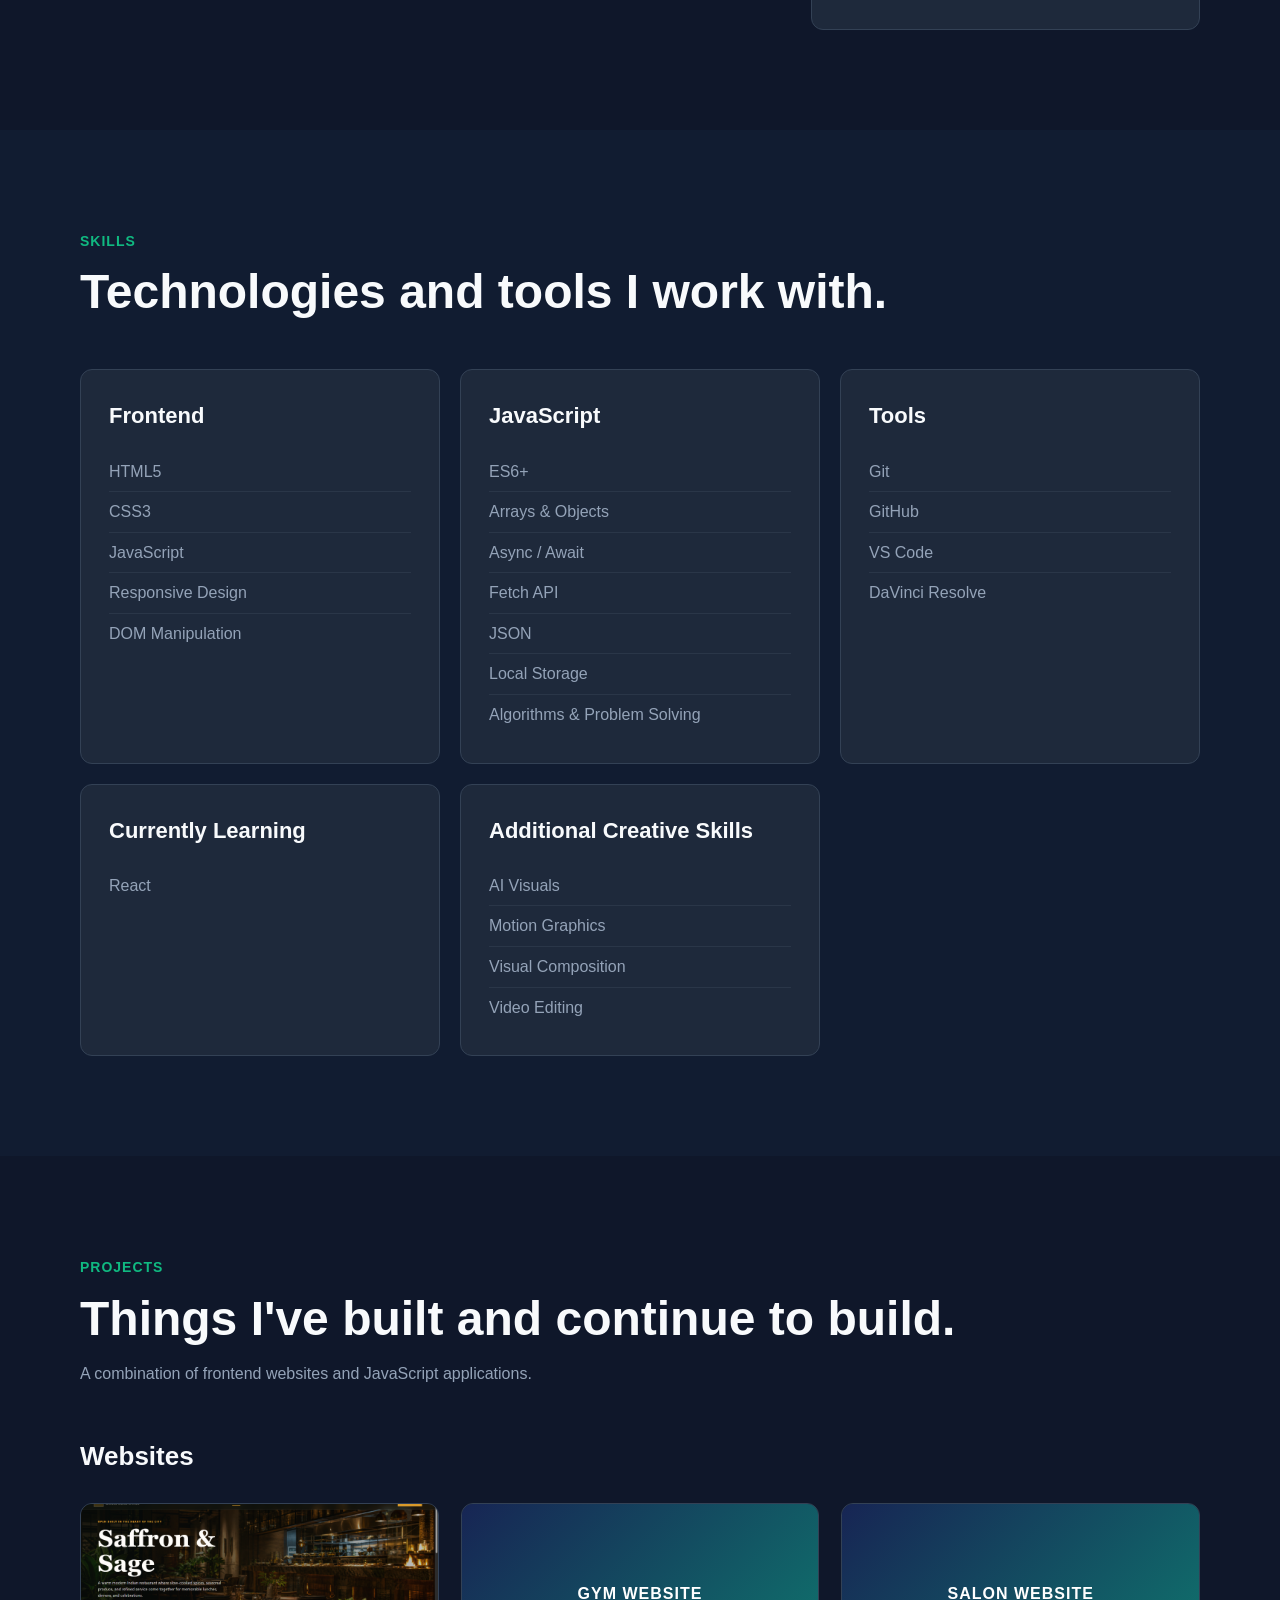
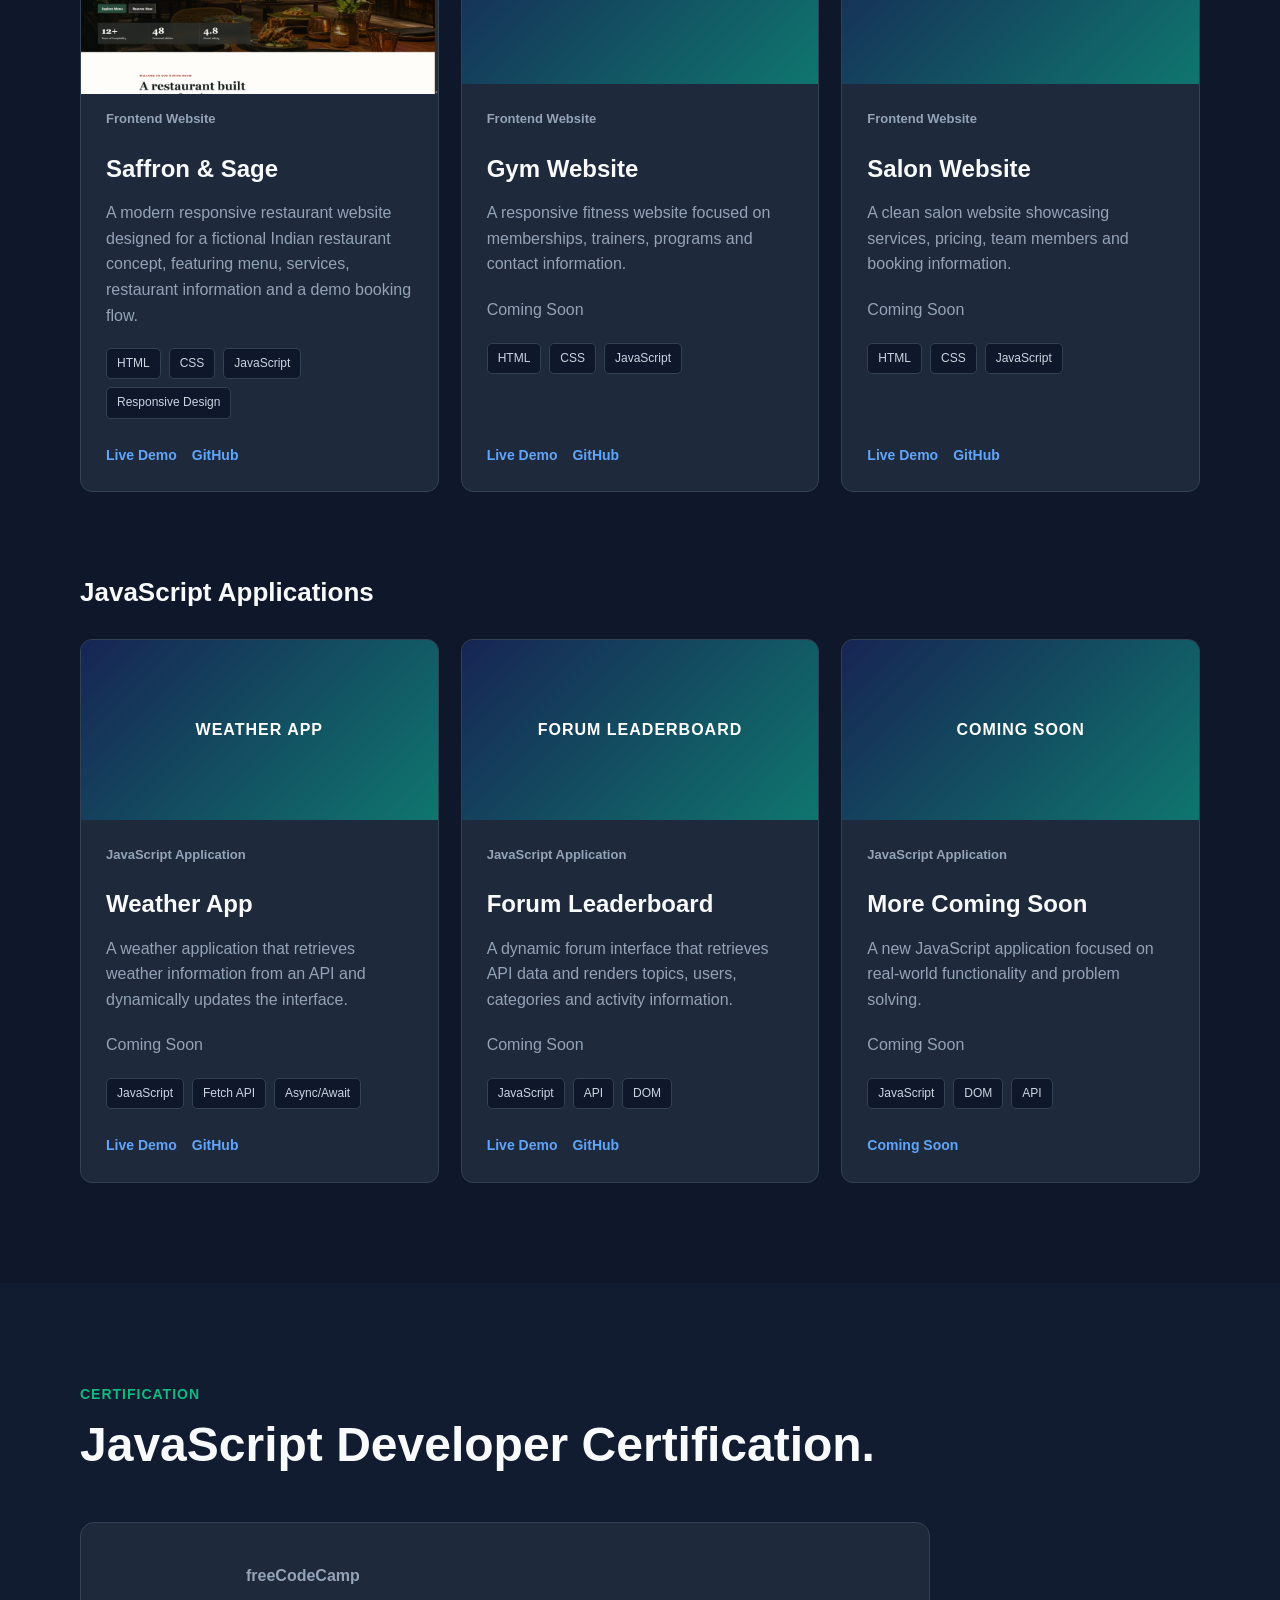
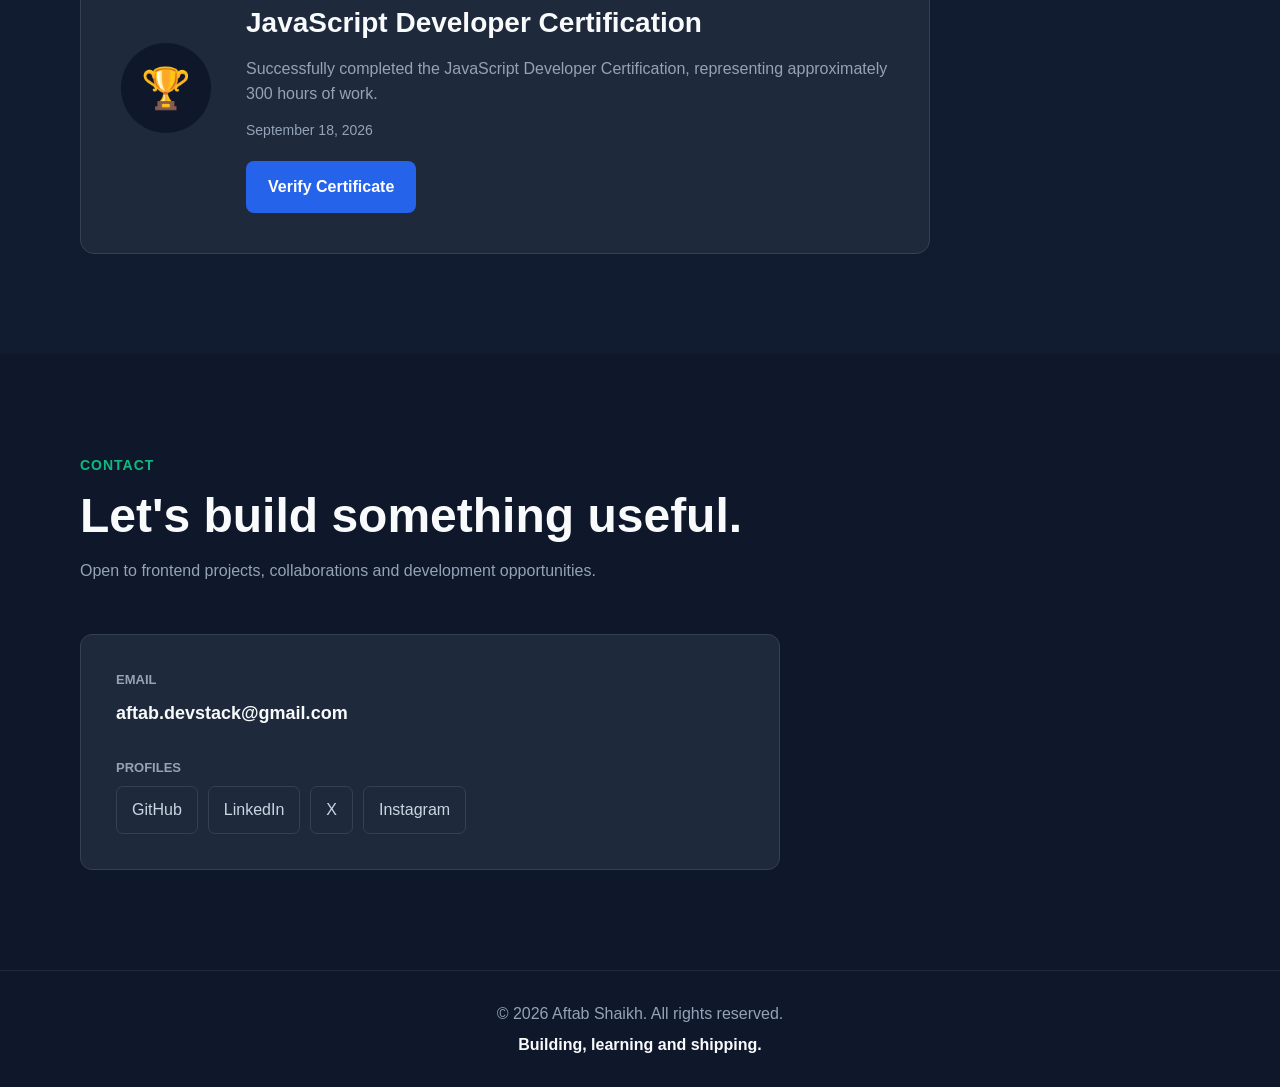
==== commit 24403b0e: "Update index.html" ====
--- a/index.html
+++ b/index.html
@@ -803,8 +803,8 @@
               EMAIL
             </span>
 
-            <a href="mailto:aftabstackcraft@gmail.com">
-              aftabstackcraft@gmail.com
+            <a href="mailto:aftab.devstack@gmail.com">
+              aftab.devstack@gmail.com
             </a>
 
           </div>
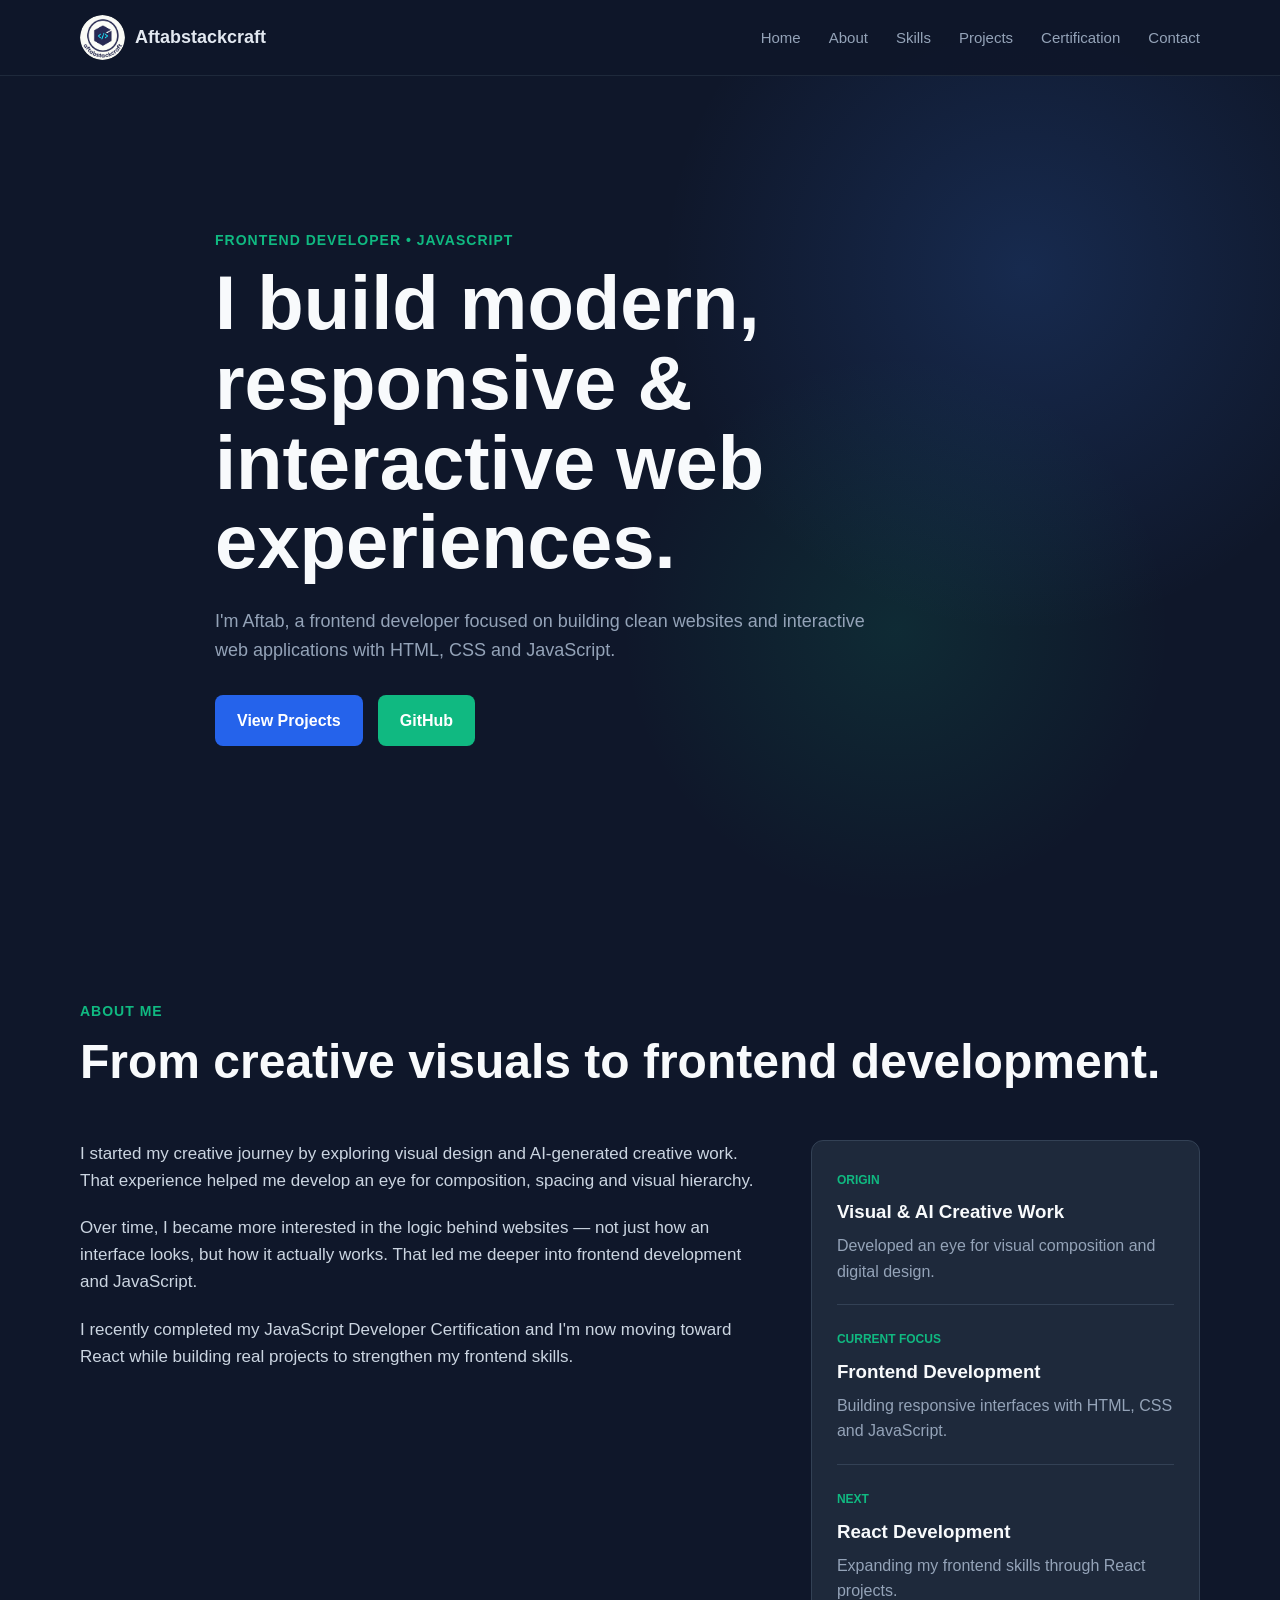
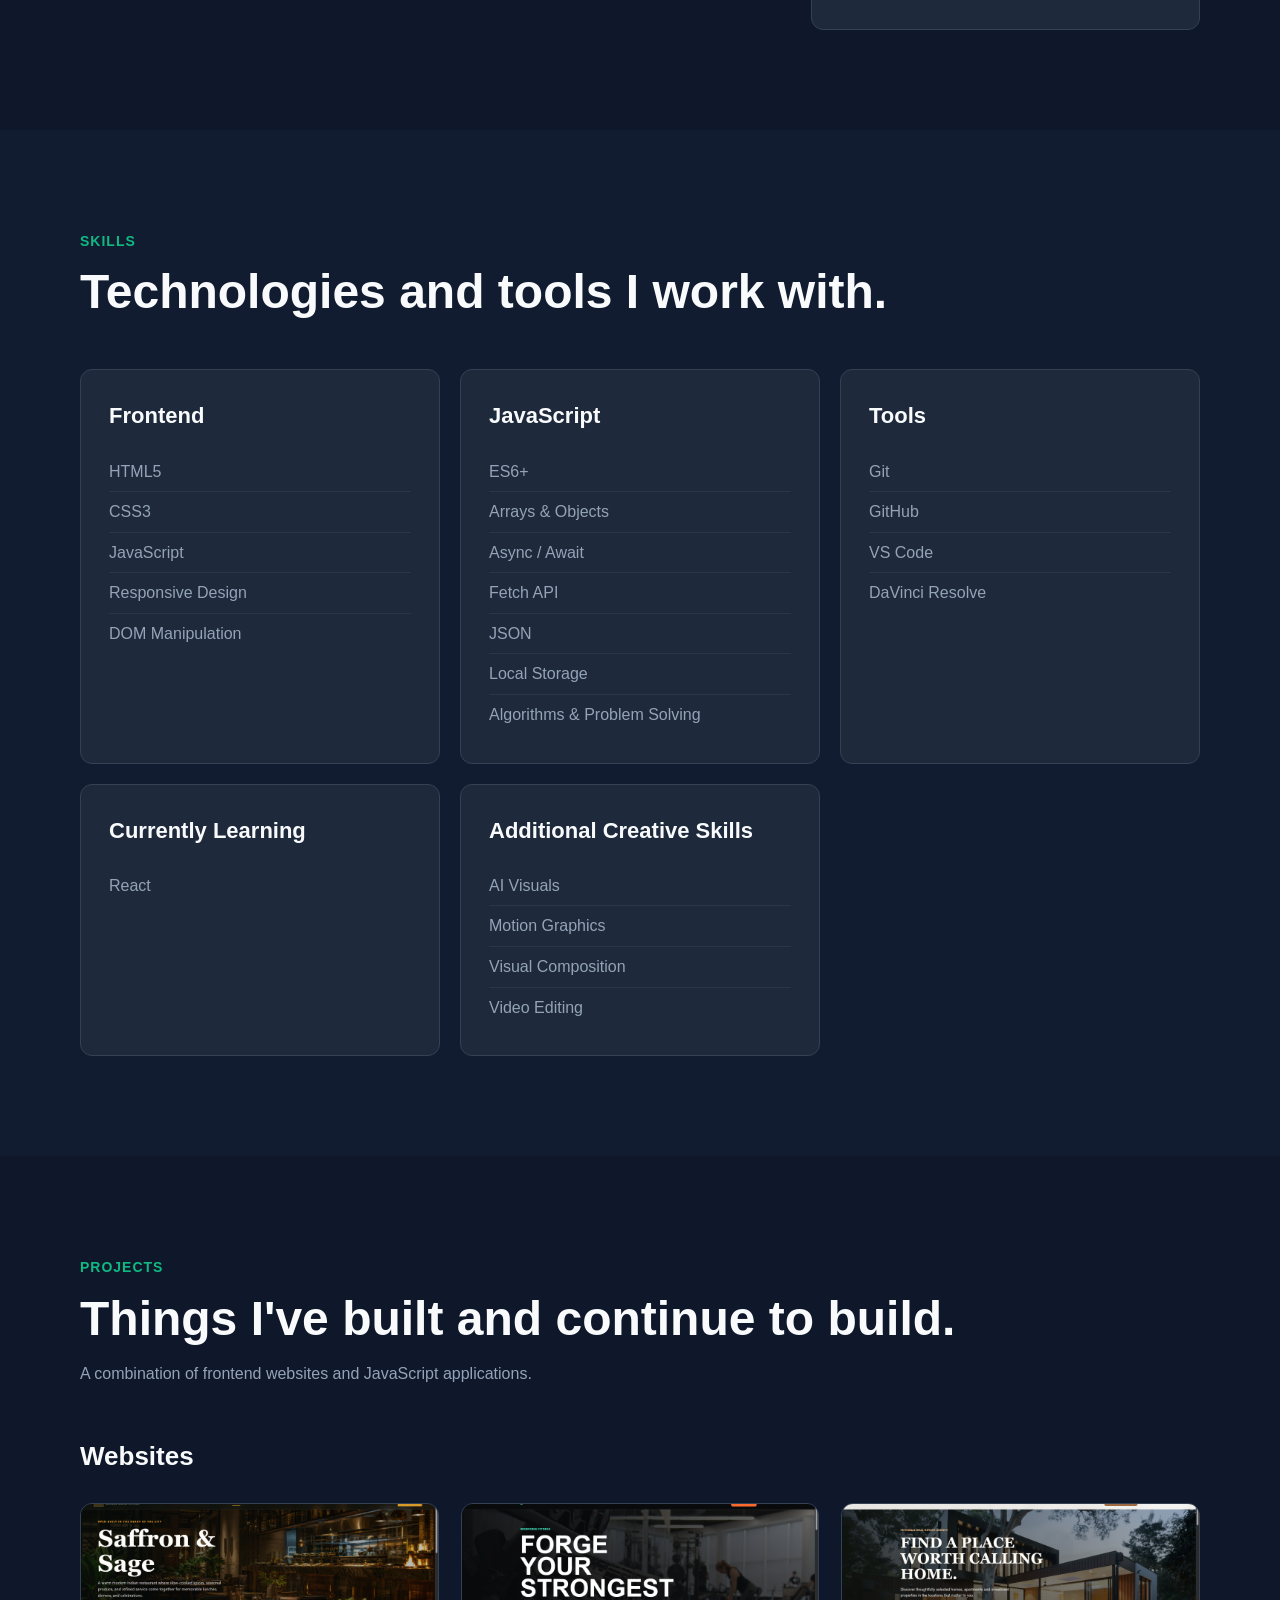
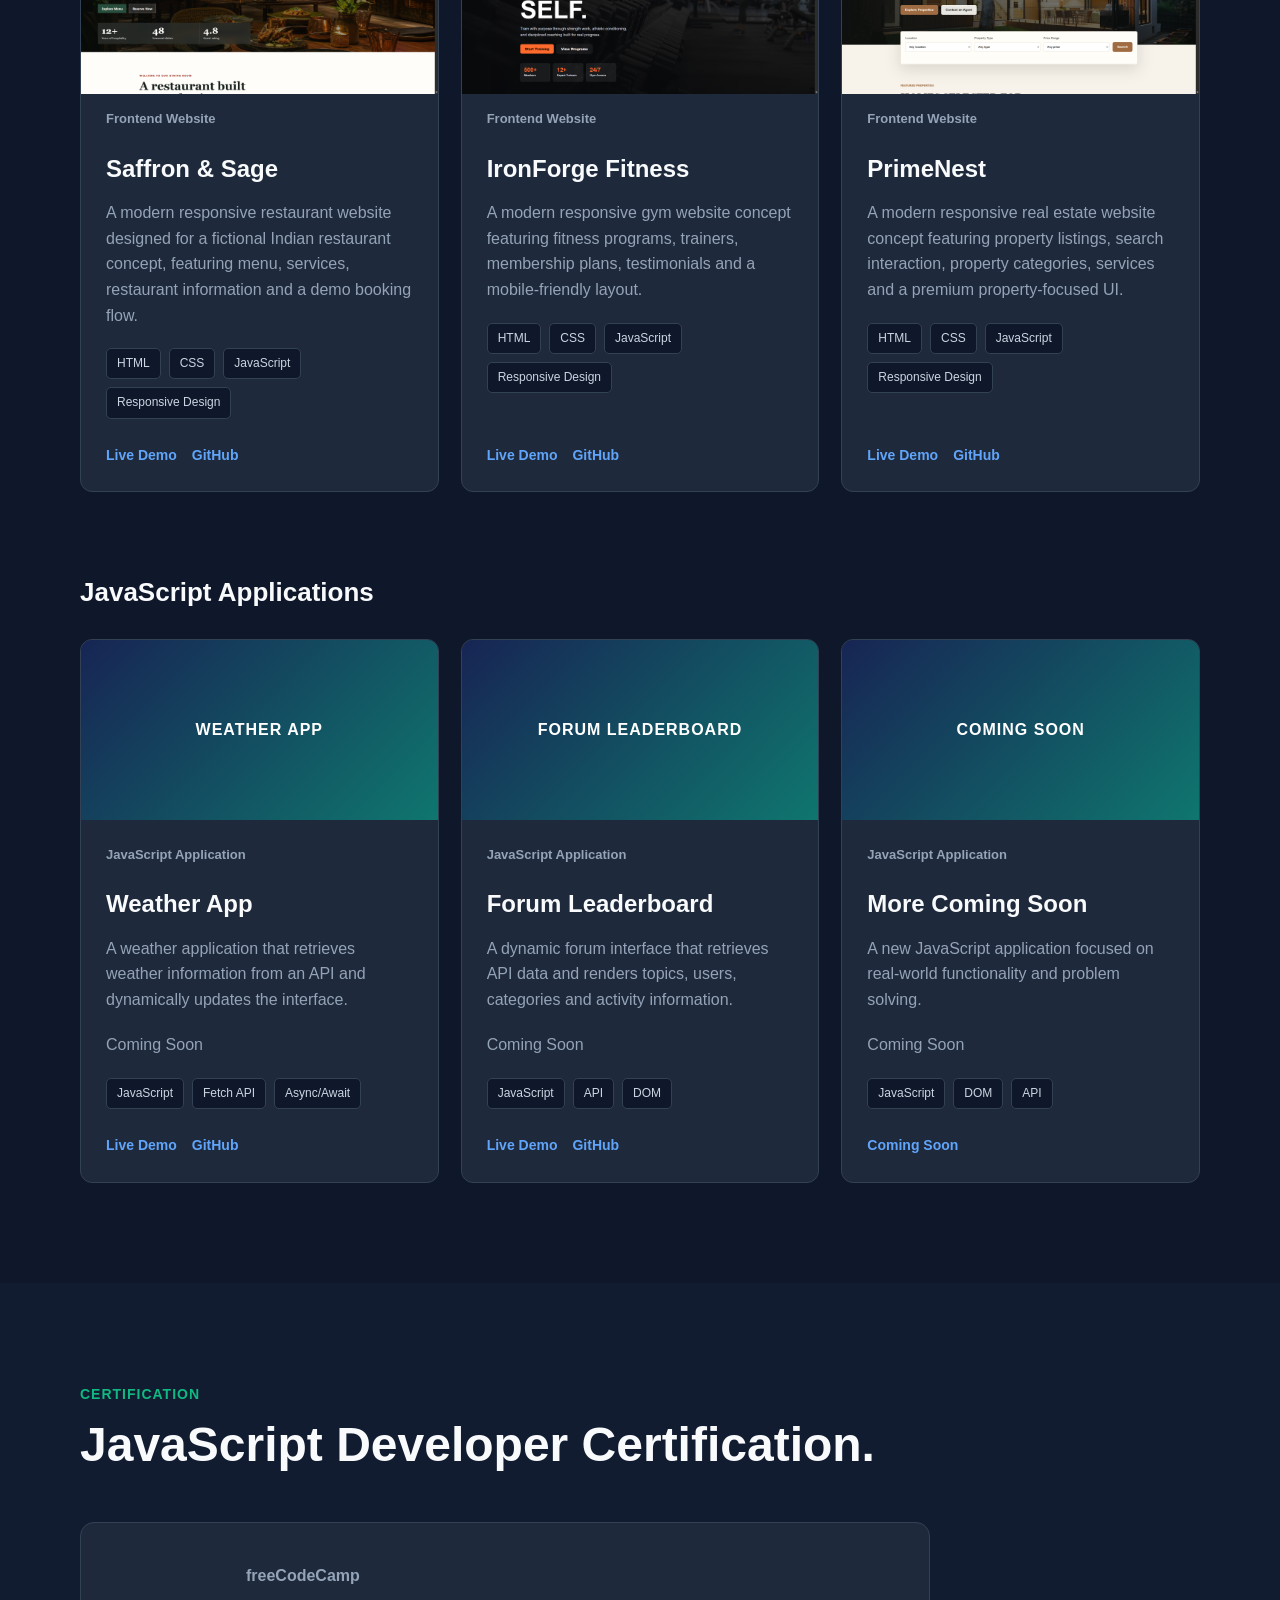
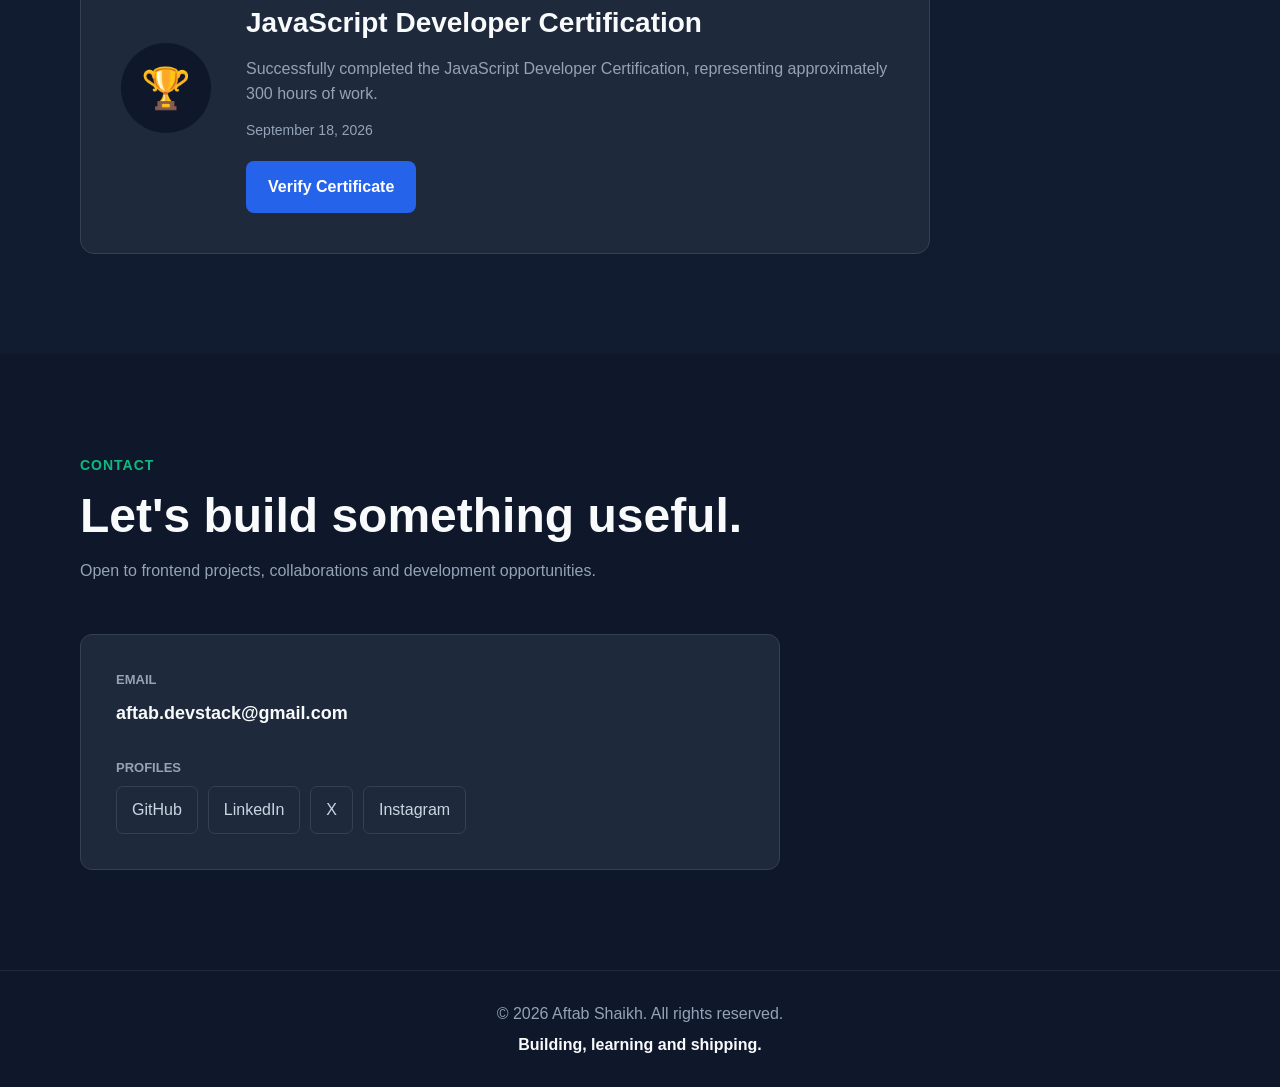
==== commit 591a8119: "new websites added New websites live demo links and github link added and card optimise for that" ====
--- a/index.html
+++ b/index.html
@@ -59,7 +59,7 @@
 
     <!-- ================= HERO ================= -->
 
-    <section class="hero" id="home" >
+    <section class="hero" id="home">
 
       <div class="container hero-content">
 
@@ -97,7 +97,7 @@
 
     <!-- ================= ABOUT ================= -->
 
-    <section class="section" id="about" >
+    <section class="section" id="about">
 
       <div class="container">
 
@@ -203,7 +203,7 @@
 
     <!-- ================= SKILLS ================= -->
 
-    <section class="section skills-section" id="skills" >
+    <section class="section skills-section" id="skills">
 
       <div class="container">
 
@@ -338,7 +338,7 @@
 
     <!-- ================= PROJECTS ================= -->
 
-    <section class="section" id="projects" >
+    <section class="section" id="projects">
 
       <div class="container">
 
@@ -423,111 +423,75 @@
           <!-- Gym -->
 
           <article class="project-card">
-
             <div class="project-image">
-              <span>GYM WEBSITE</span>
+              <img src="images/projects/ironforge gym.png" alt="IronForge Fitness gym website preview">
             </div>
 
             <div class="project-content">
-
-              <p class="project-type">
-                Frontend Website
-              </p>
-
-              <h3>
-                Gym Website
-              </h3>
-
-              <p>
-                A responsive fitness website focused on
-                memberships, trainers, programs and
-                contact information.
-              </p>
-
-               <p>
-                Coming Soon
-              </p>
-
+              <p class="project-type">Frontend Website</p>
+
+              <h3>IronForge Fitness</h3>
+
+              <p>
+                A modern responsive gym website concept featuring fitness programs,
+                trainers, membership plans, testimonials and a mobile-friendly layout.
+              </p>
 
               <div class="technology-list">
-
                 <span>HTML</span>
-
                 <span>CSS</span>
-
                 <span>JavaScript</span>
-
+                <span>Responsive Design</span>
               </div>
 
               <div class="project-links">
-
-                <a href="#" target="_blank">
+                <a href="https://aftabstackcraft.github.io/IronForges-Gym-site/" target="_blank" rel="noreferrer">
                   Live Demo
                 </a>
 
-                <a href="#" target="_blank">
+                <a href="https://github.com/aftabstackcraft/IronForges-Gym-site/" target="_blank" rel="noreferrer">
                   GitHub
                 </a>
-
-              </div>
-
-            </div>
-
+              </div>
+            </div>
           </article>
 
 
-          <!-- Salon -->
+          <!-- Real Estate -->
 
           <article class="project-card">
-
             <div class="project-image">
-              <span>SALON WEBSITE</span>
+              <img src="images/projects/primenest.png" alt="PrimeNest real estate website preview">
             </div>
 
             <div class="project-content">
-
-              <p class="project-type">
-                Frontend Website
-              </p>
-
-              <h3>
-                Salon Website
-              </h3>
-
-              <p>
-                A clean salon website showcasing services,
-                pricing, team members and booking
-                information.
-              </p>
-
-               <p>
-                Coming Soon
+              <p class="project-type">Frontend Website</p>
+
+              <h3>PrimeNest</h3>
+
+              <p>
+                A modern responsive real estate website concept featuring property
+                listings, search interaction, property categories, services and a
+                premium property-focused UI.
               </p>
 
               <div class="technology-list">
-
                 <span>HTML</span>
-
                 <span>CSS</span>
-
                 <span>JavaScript</span>
-
+                <span>Responsive Design</span>
               </div>
 
               <div class="project-links">
-
-                <a href="#" target="_blank">
+                <a href="https://aftabstackcraft.github.io/PrimeNest-RealEstate/" target="_blank" rel="noreferrer">
                   Live Demo
                 </a>
 
-                <a href="#" target="_blank">
+                <a href="https://github.com/aftabstackcraft/PrimeNest-RealEstate/" target="_blank" rel="noreferrer">
                   GitHub
                 </a>
-
-              </div>
-
-            </div>
-
+              </div>
+            </div>
           </article>
 
         </div>
@@ -567,7 +531,7 @@
                 dynamically updates the interface.
               </p>
 
-               <p>
+              <p>
                 Coming Soon
               </p>
 
@@ -622,7 +586,7 @@
                 categories and activity information.
               </p>
 
-               <p>
+              <p>
                 Coming Soon
               </p>
 
@@ -676,7 +640,7 @@
                 real-world functionality and problem solving.
               </p>
 
-               <p>
+              <p>
                 Coming Soon
               </p>
 
@@ -712,7 +676,7 @@
 
     <!-- ================= CERTIFICATION ================= -->
 
-    <section class="section certification-section" id="certification" >
+    <section class="section certification-section" id="certification">
 
       <div class="container">
 
@@ -773,7 +737,7 @@
 
     <!-- ================= CONTACT ================= -->
 
-    <section class="section contact-section" id="contact" >
+    <section class="section contact-section" id="contact">
 
       <div class="container">
 
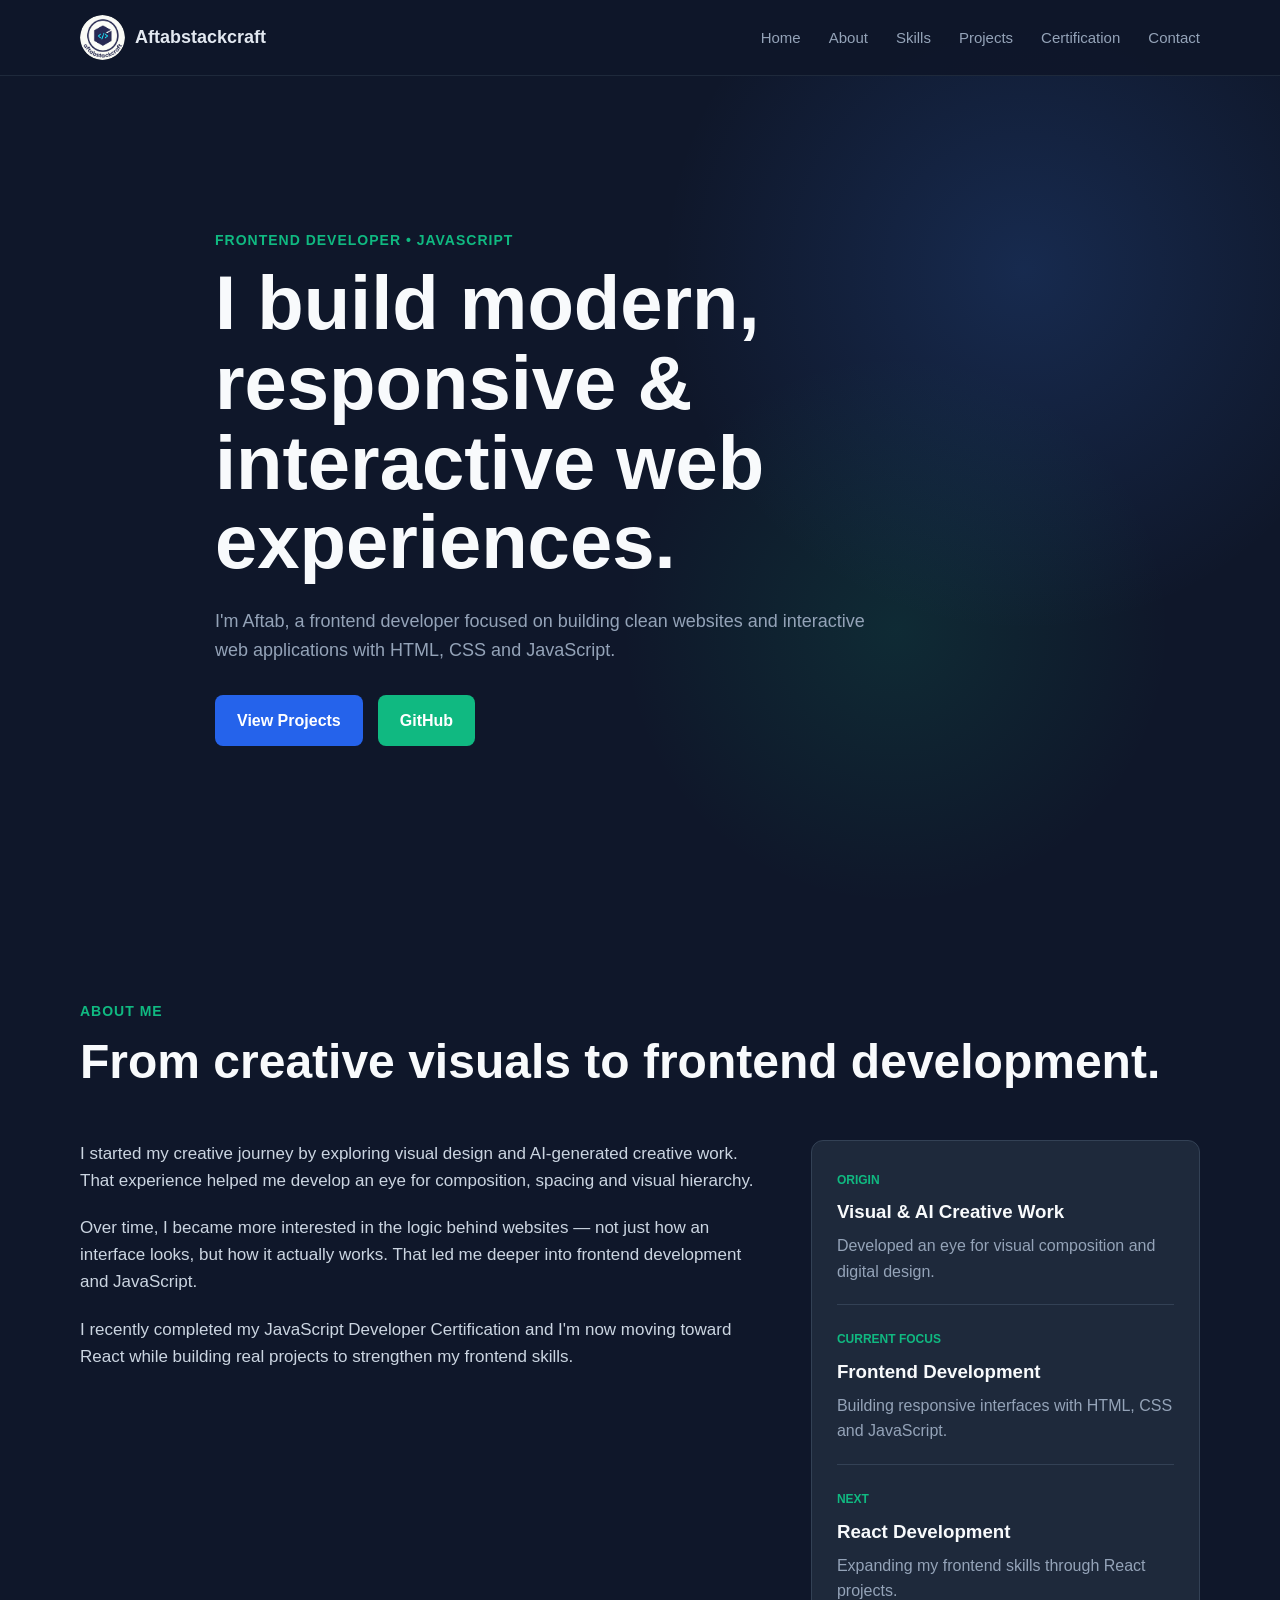
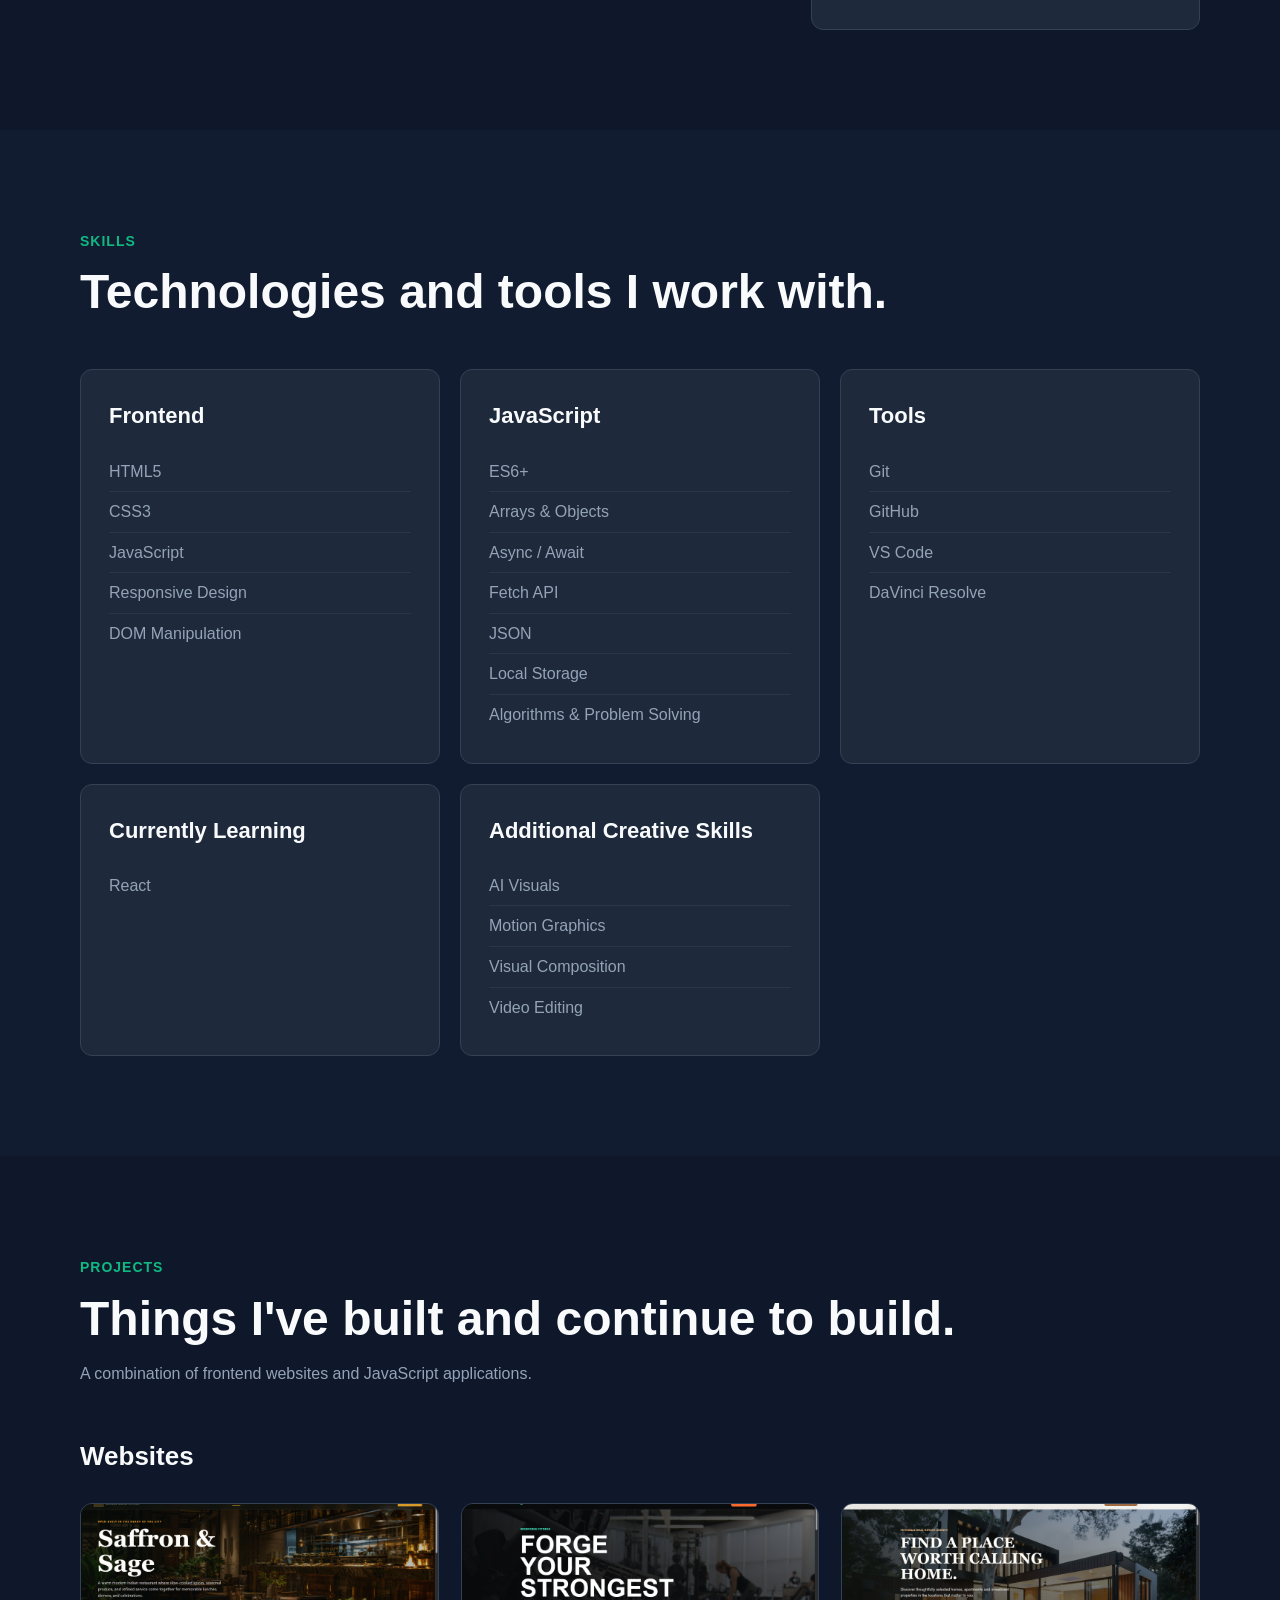
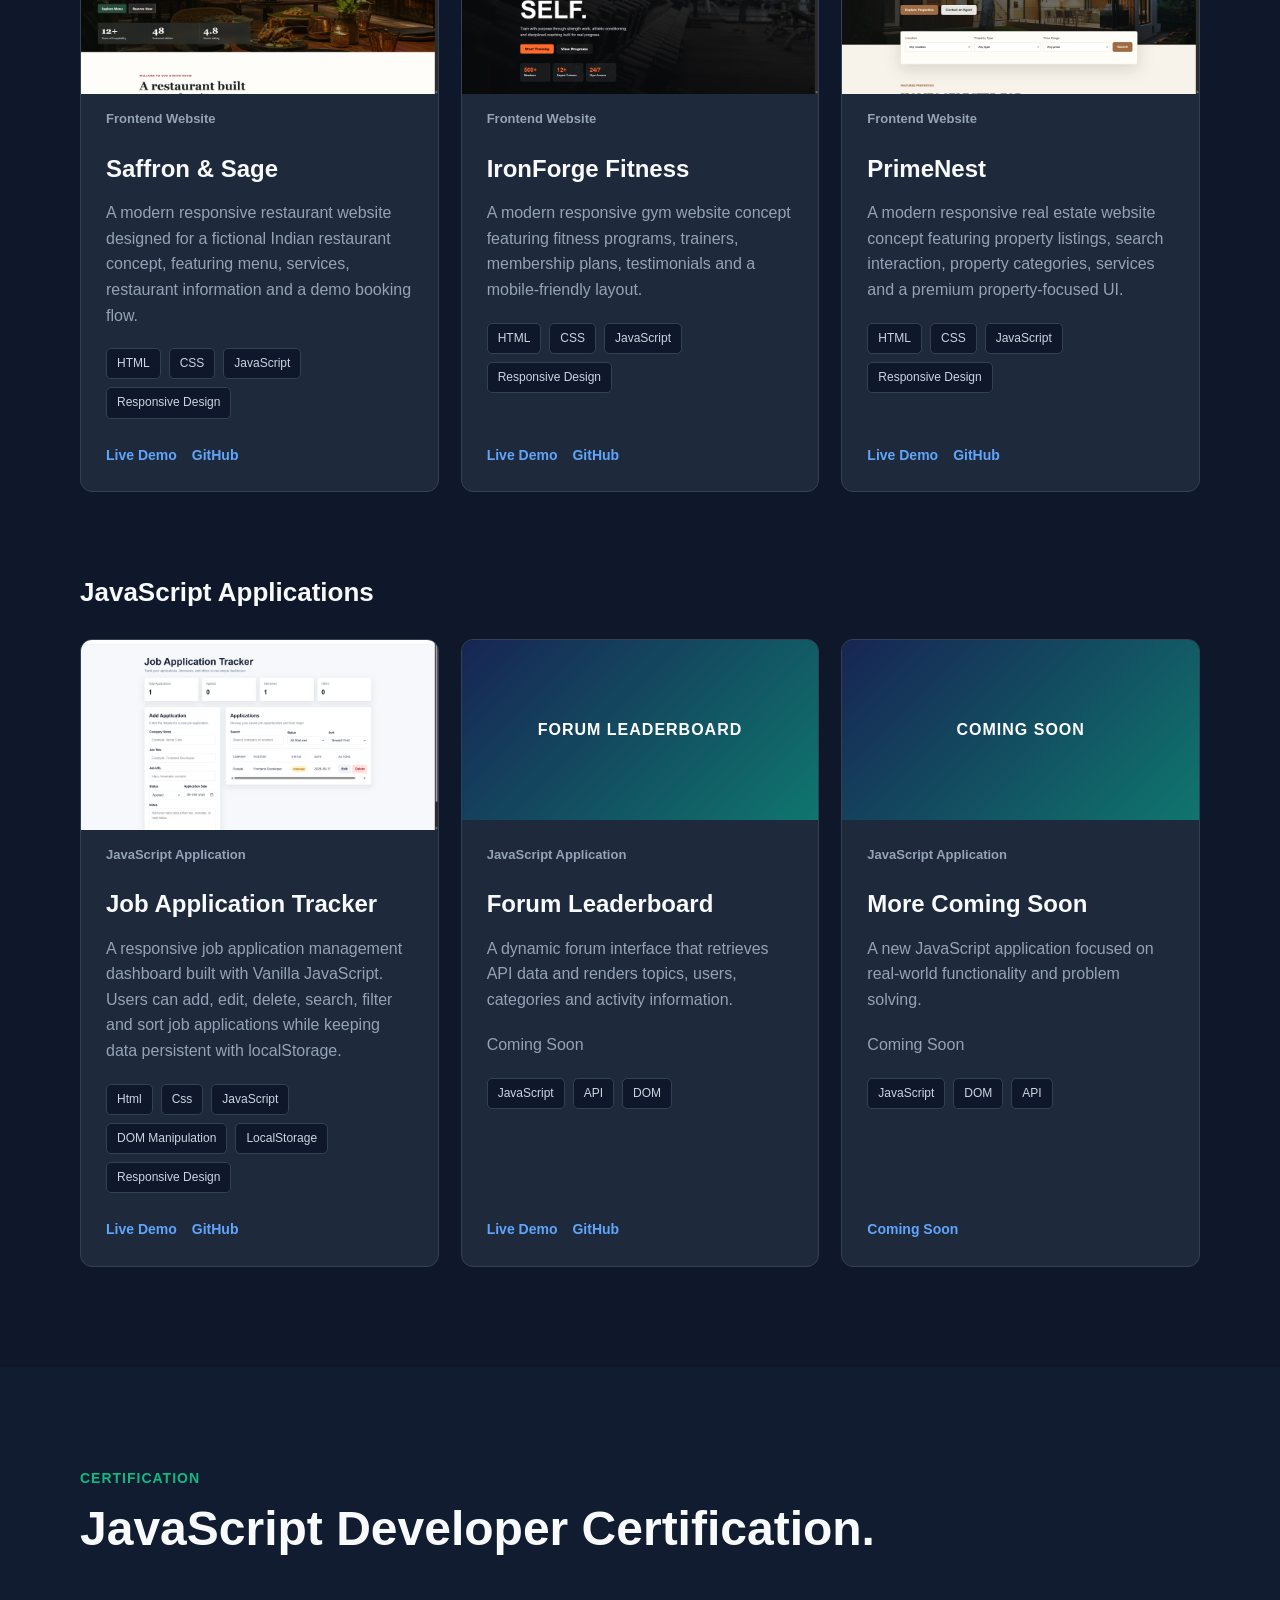
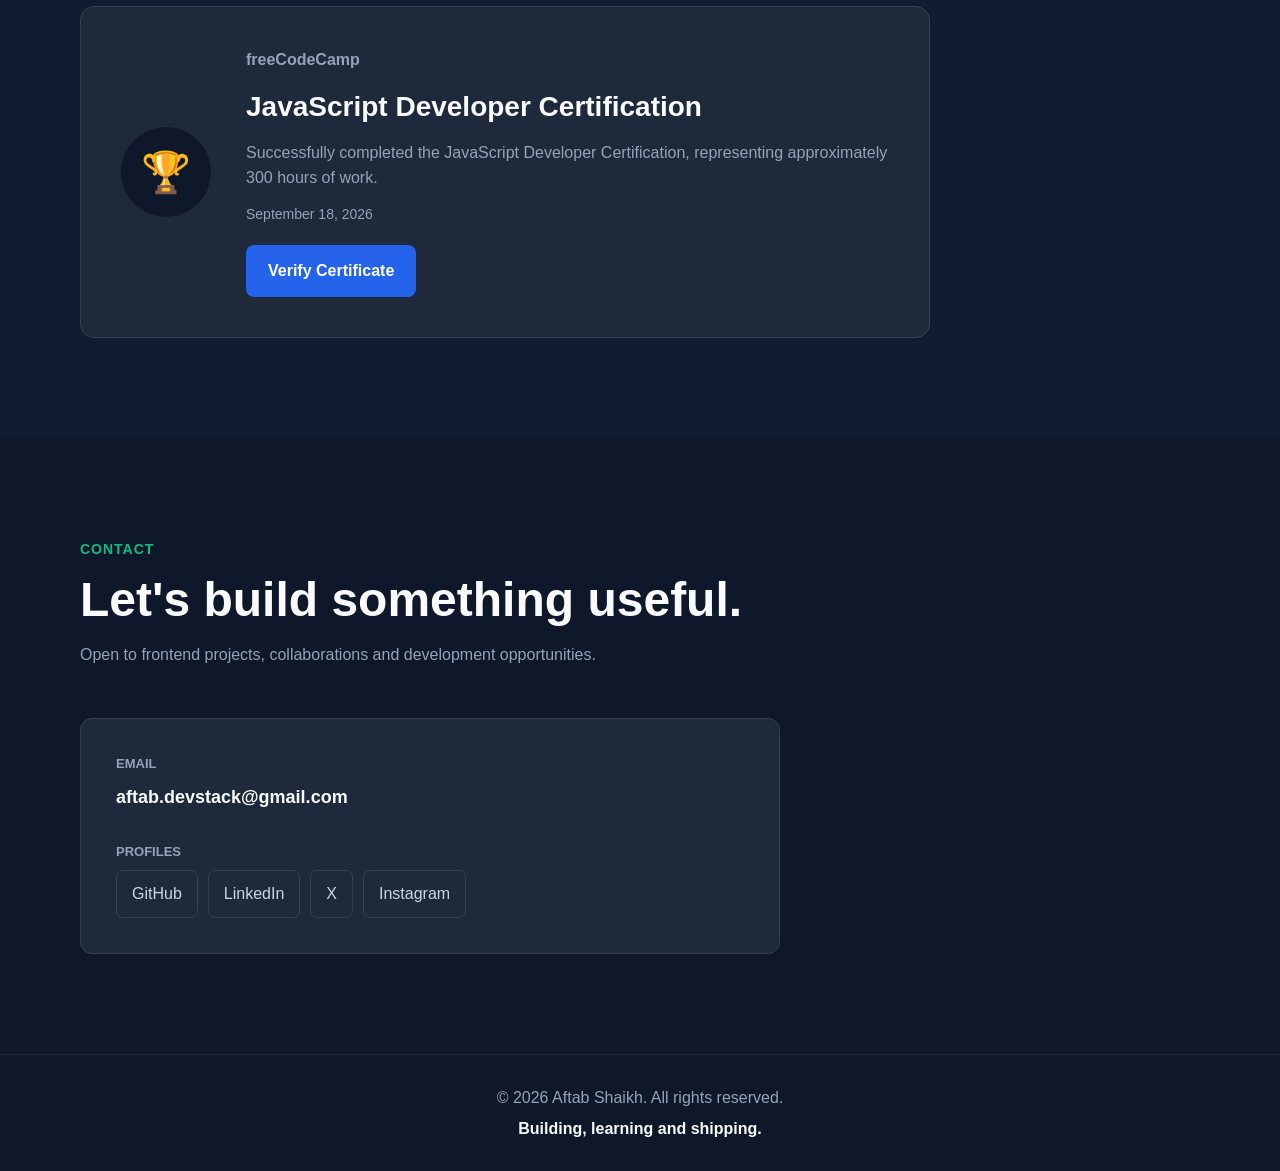
==== commit cbdc4415: "Add Job Application Tracker to portfolio Added the Job Application Tracker project to the portfolio." ====
--- a/index.html
+++ b/index.html
@@ -512,7 +512,7 @@
           <article class="project-card">
 
             <div class="project-image">
-              <span>WEATHER APP</span>
+              <img src="images/projects/jobtrack.png" alt="Job Application Tracker web application dashboard">
             </div>
 
             <div class="project-content">
@@ -522,36 +522,37 @@
               </p>
 
               <h3>
-                Weather App
+                Job Application Tracker
               </h3>
 
               <p>
-                A weather application that retrieves
-                weather information from an API and
-                dynamically updates the interface.
-              </p>
-
-              <p>
-                Coming Soon
+                A responsive job application management dashboard built with Vanilla JavaScript. Users can add, edit,
+                delete, search, filter and sort job applications while keeping data persistent with localStorage.
               </p>
 
               <div class="technology-list">
 
+                <span>Html</span>
+
+                <span>Css</span>
+
                 <span>JavaScript</span>
 
-                <span>Fetch API</span>
-
-                <span>Async/Await</span>
+                <span>DOM Manipulation</span>
+
+                <span>LocalStorage</span>
+
+                <span>Responsive Design</span>
 
               </div>
 
               <div class="project-links">
 
-                <a href="#" target="_blank">
+                <a href="https://aftabstackcraft.github.io/Job-Application-Tracker/" target="_blank">
                   Live Demo
                 </a>
 
-                <a href="#" target="_blank">
+                <a href="https://github.com/aftabstackcraft/Job-Application-Tracker" target="_blank">
                   GitHub
                 </a>
 
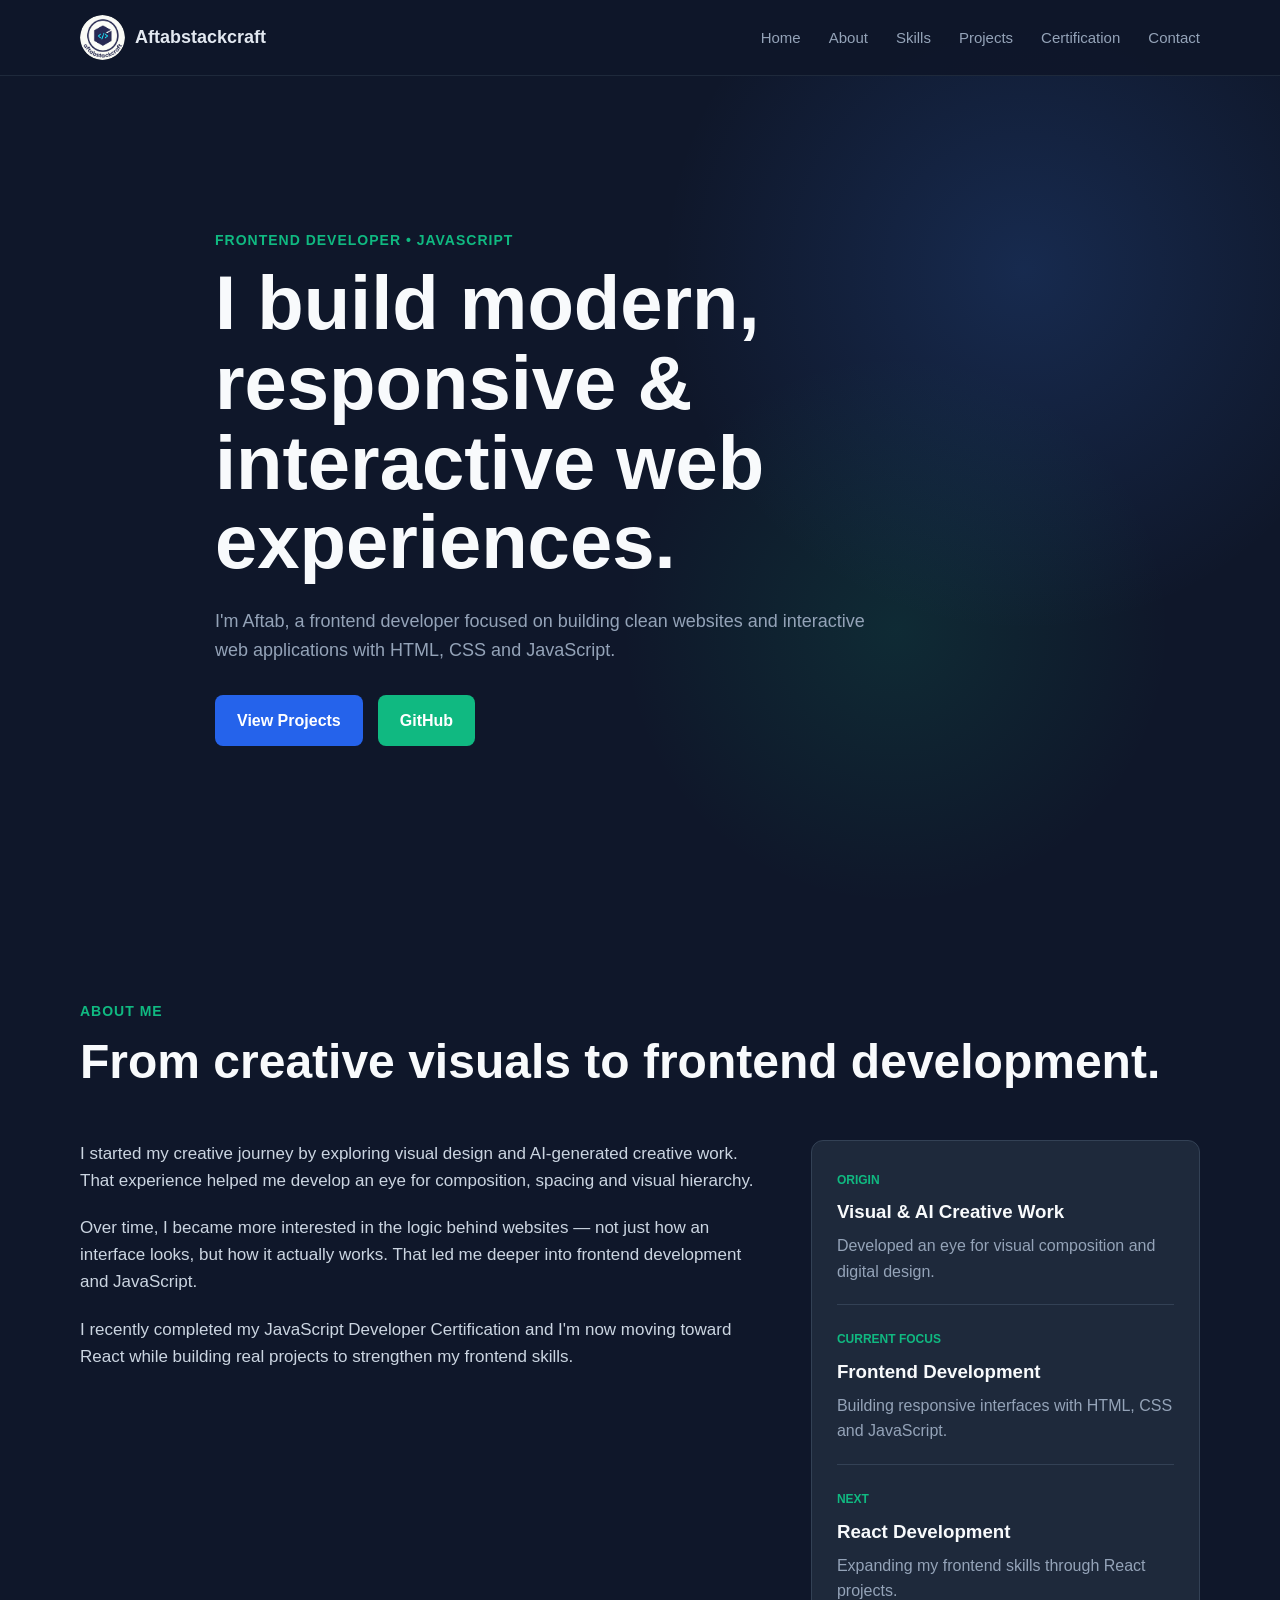
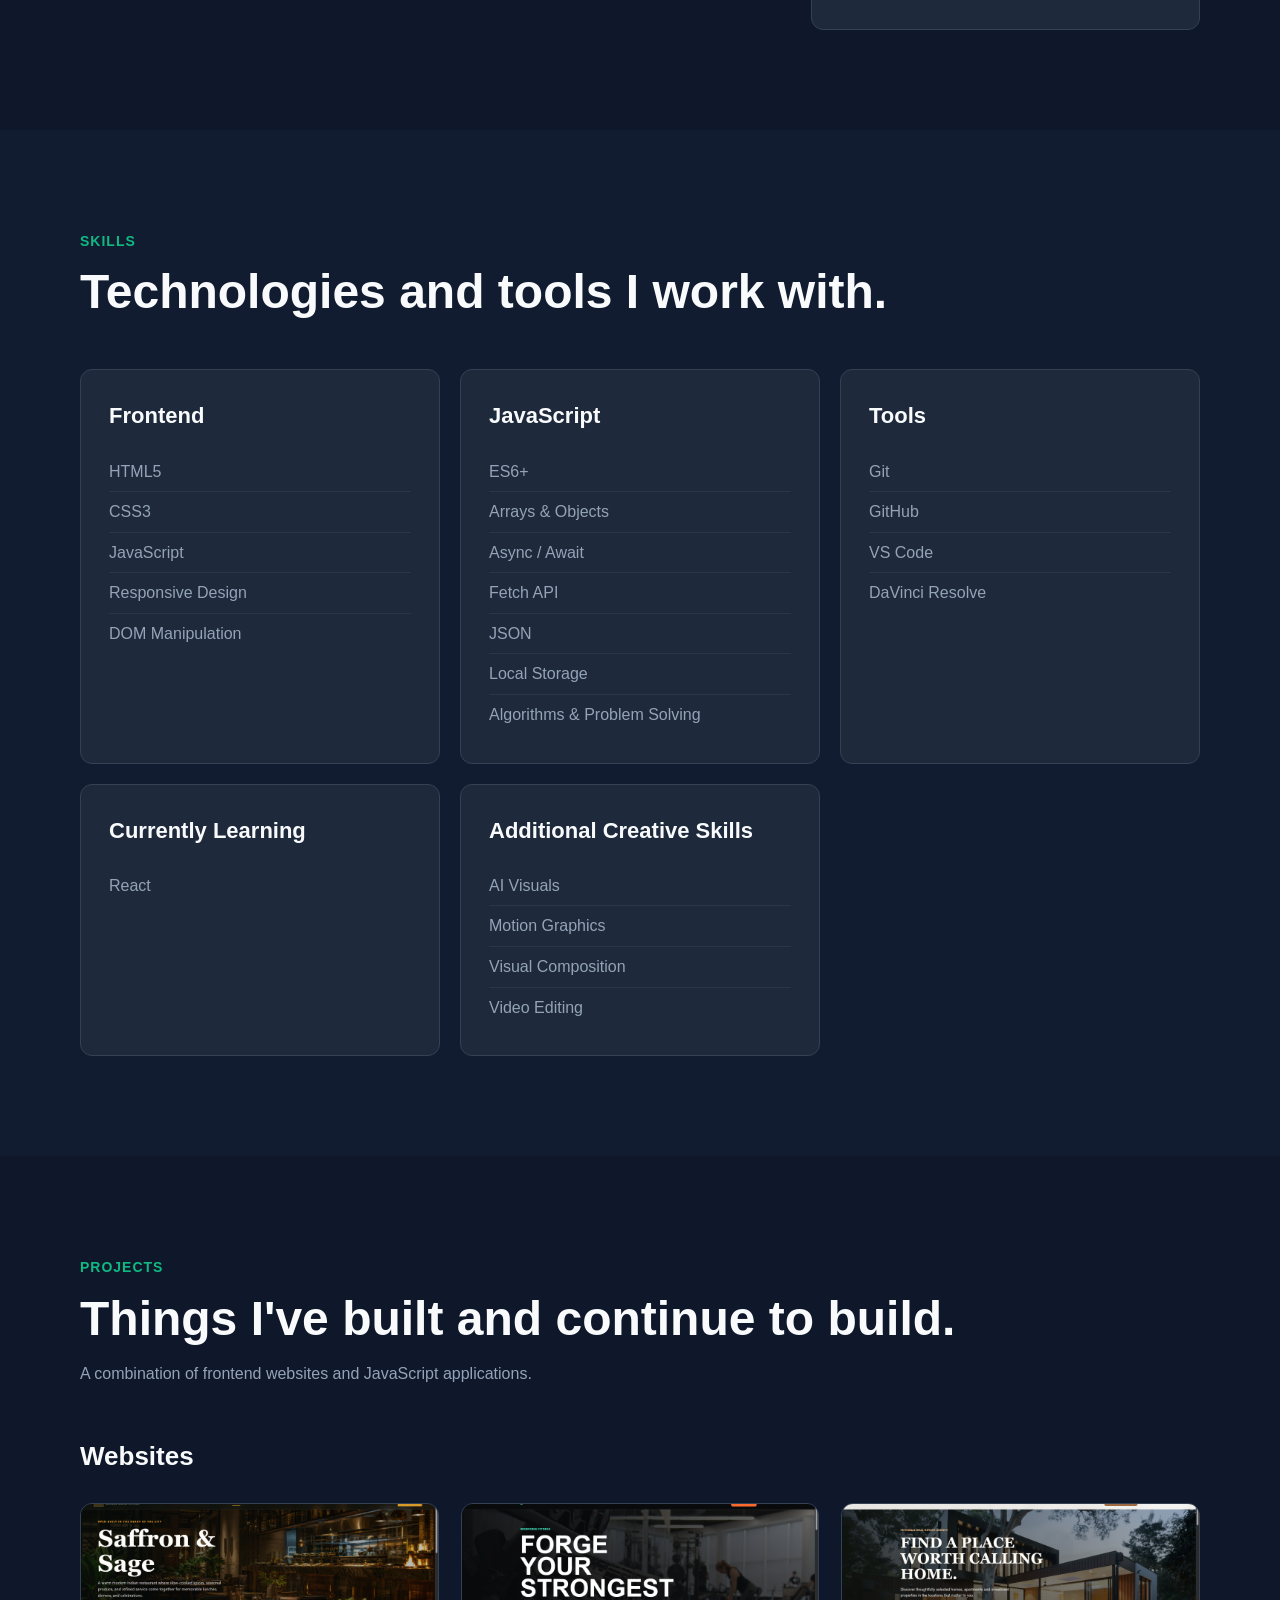
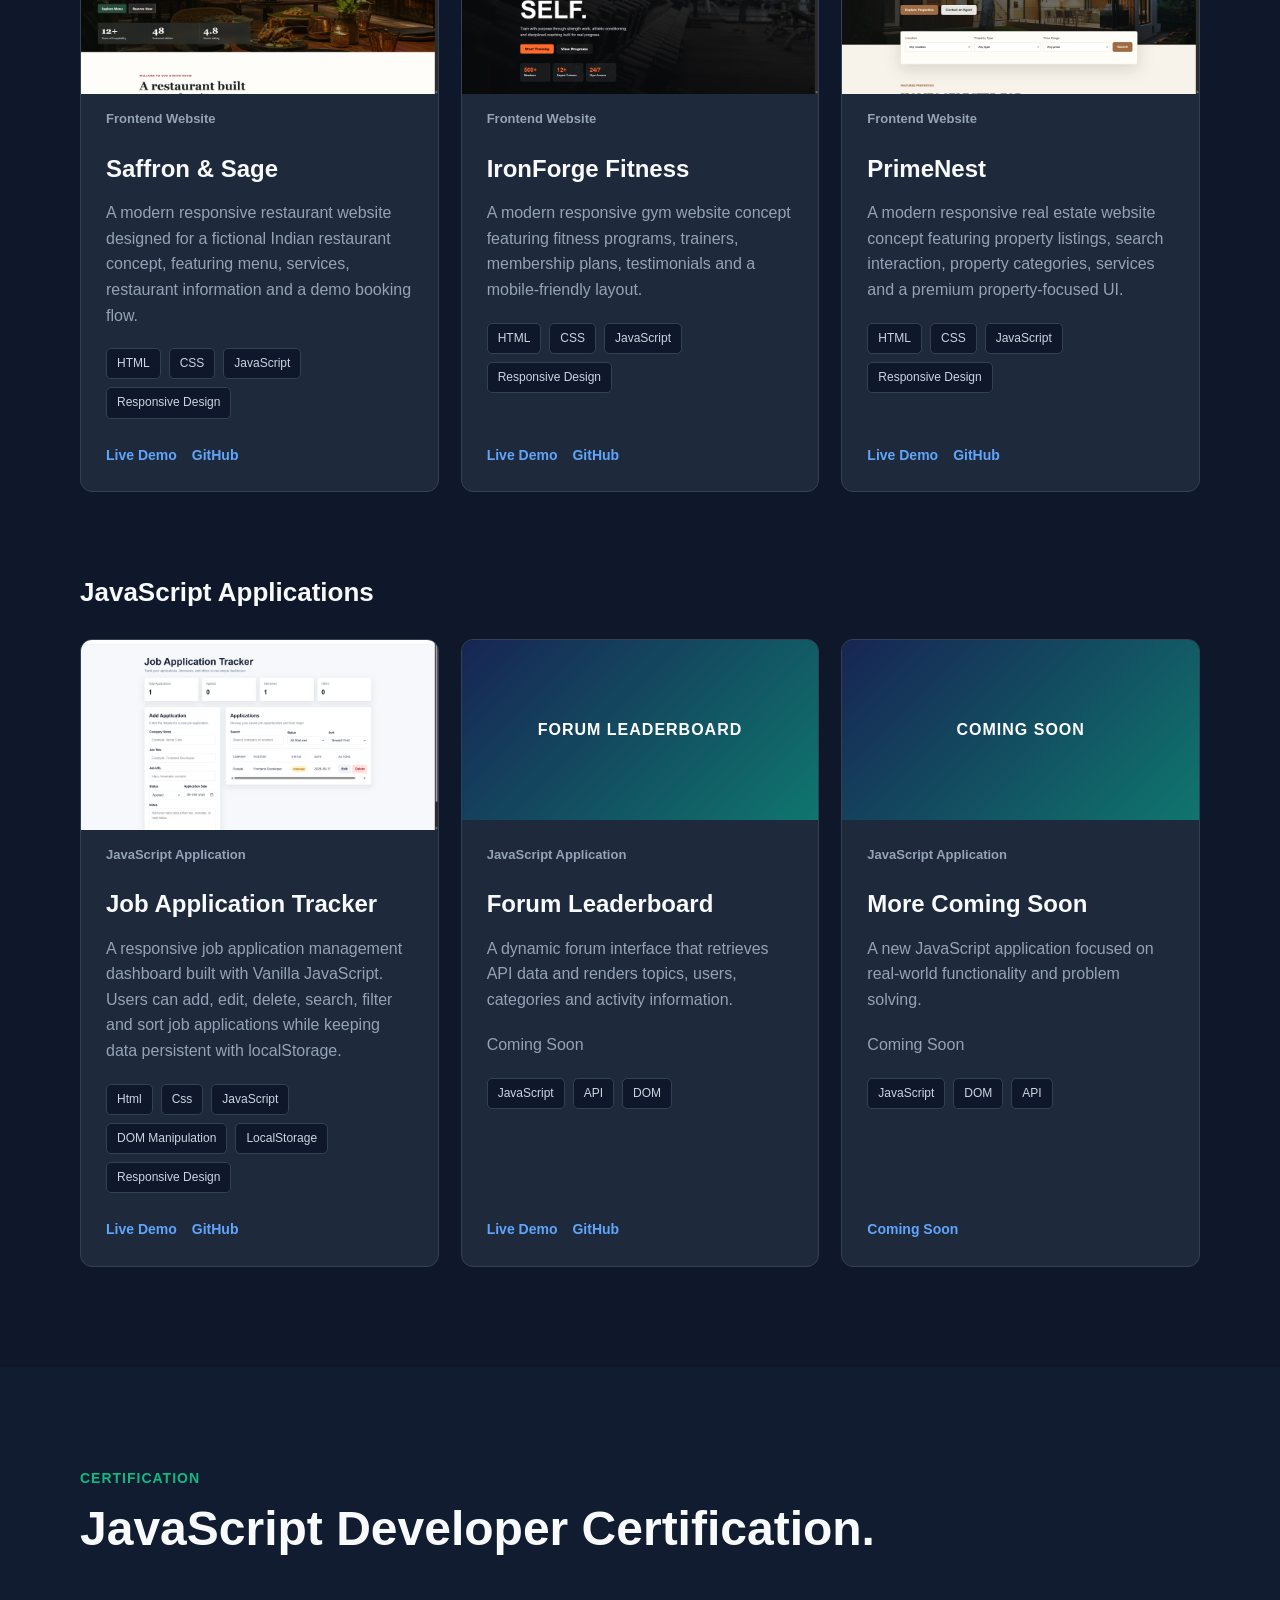
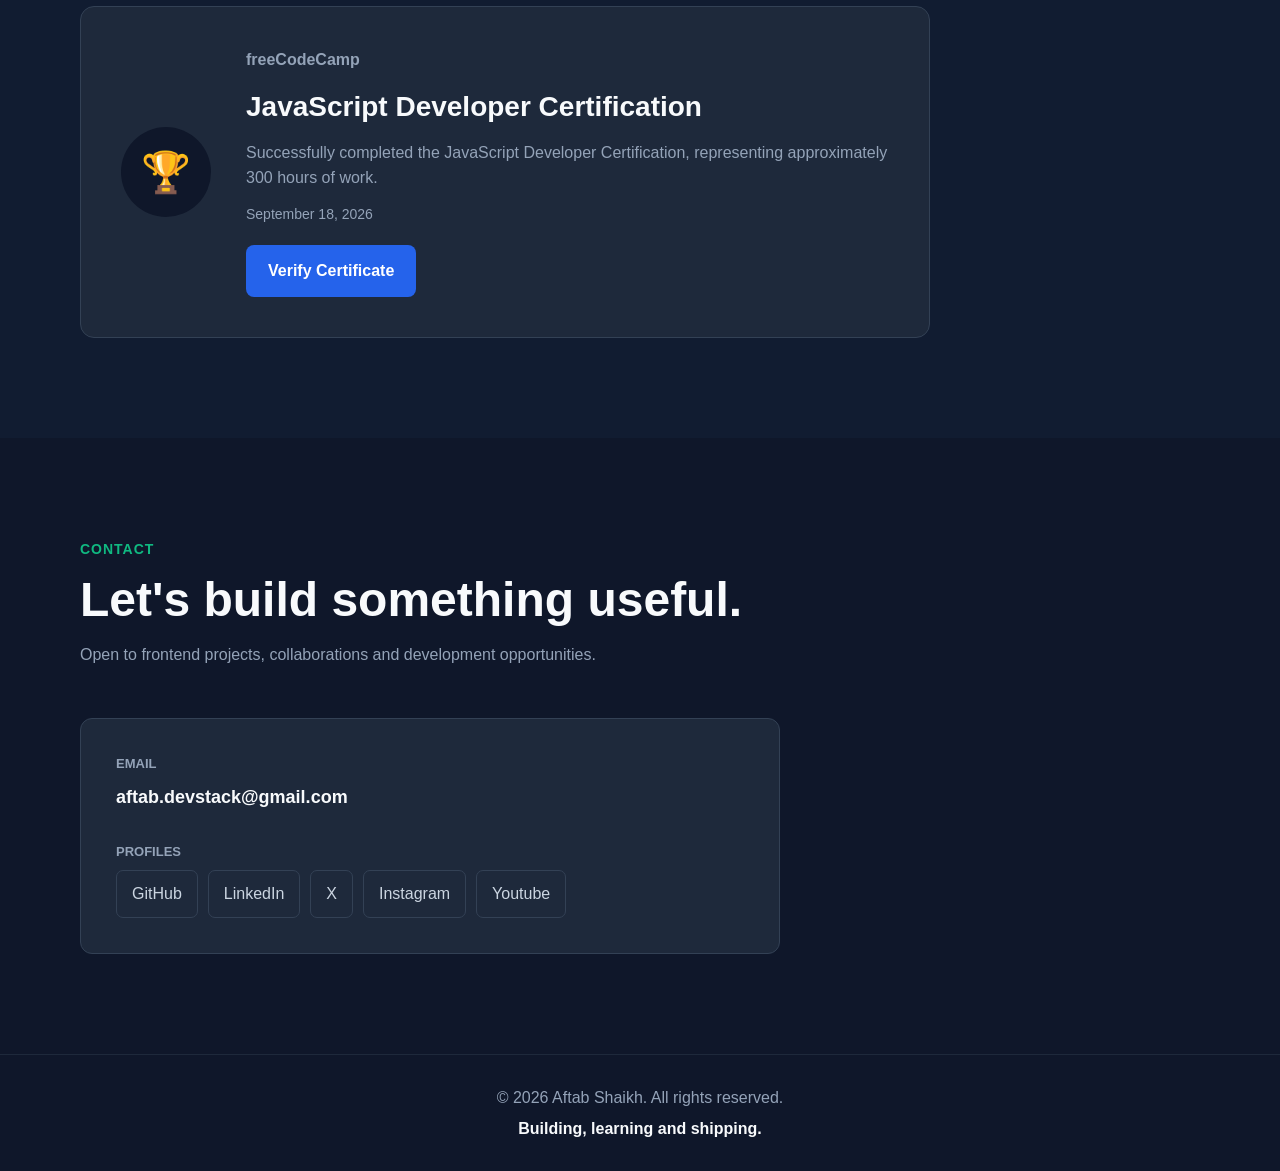
==== commit b8705dfb: "Update index.html" ====
--- a/index.html
+++ b/index.html
@@ -799,6 +799,10 @@
                 Instagram
               </a>
 
+              <a href="https://www.youtube.com/channel/UC_cUiAQwxeuw1Whg2MfstLw" target="_blank">
+                Youtube
+              </a>
+
             </div>
 
           </div>
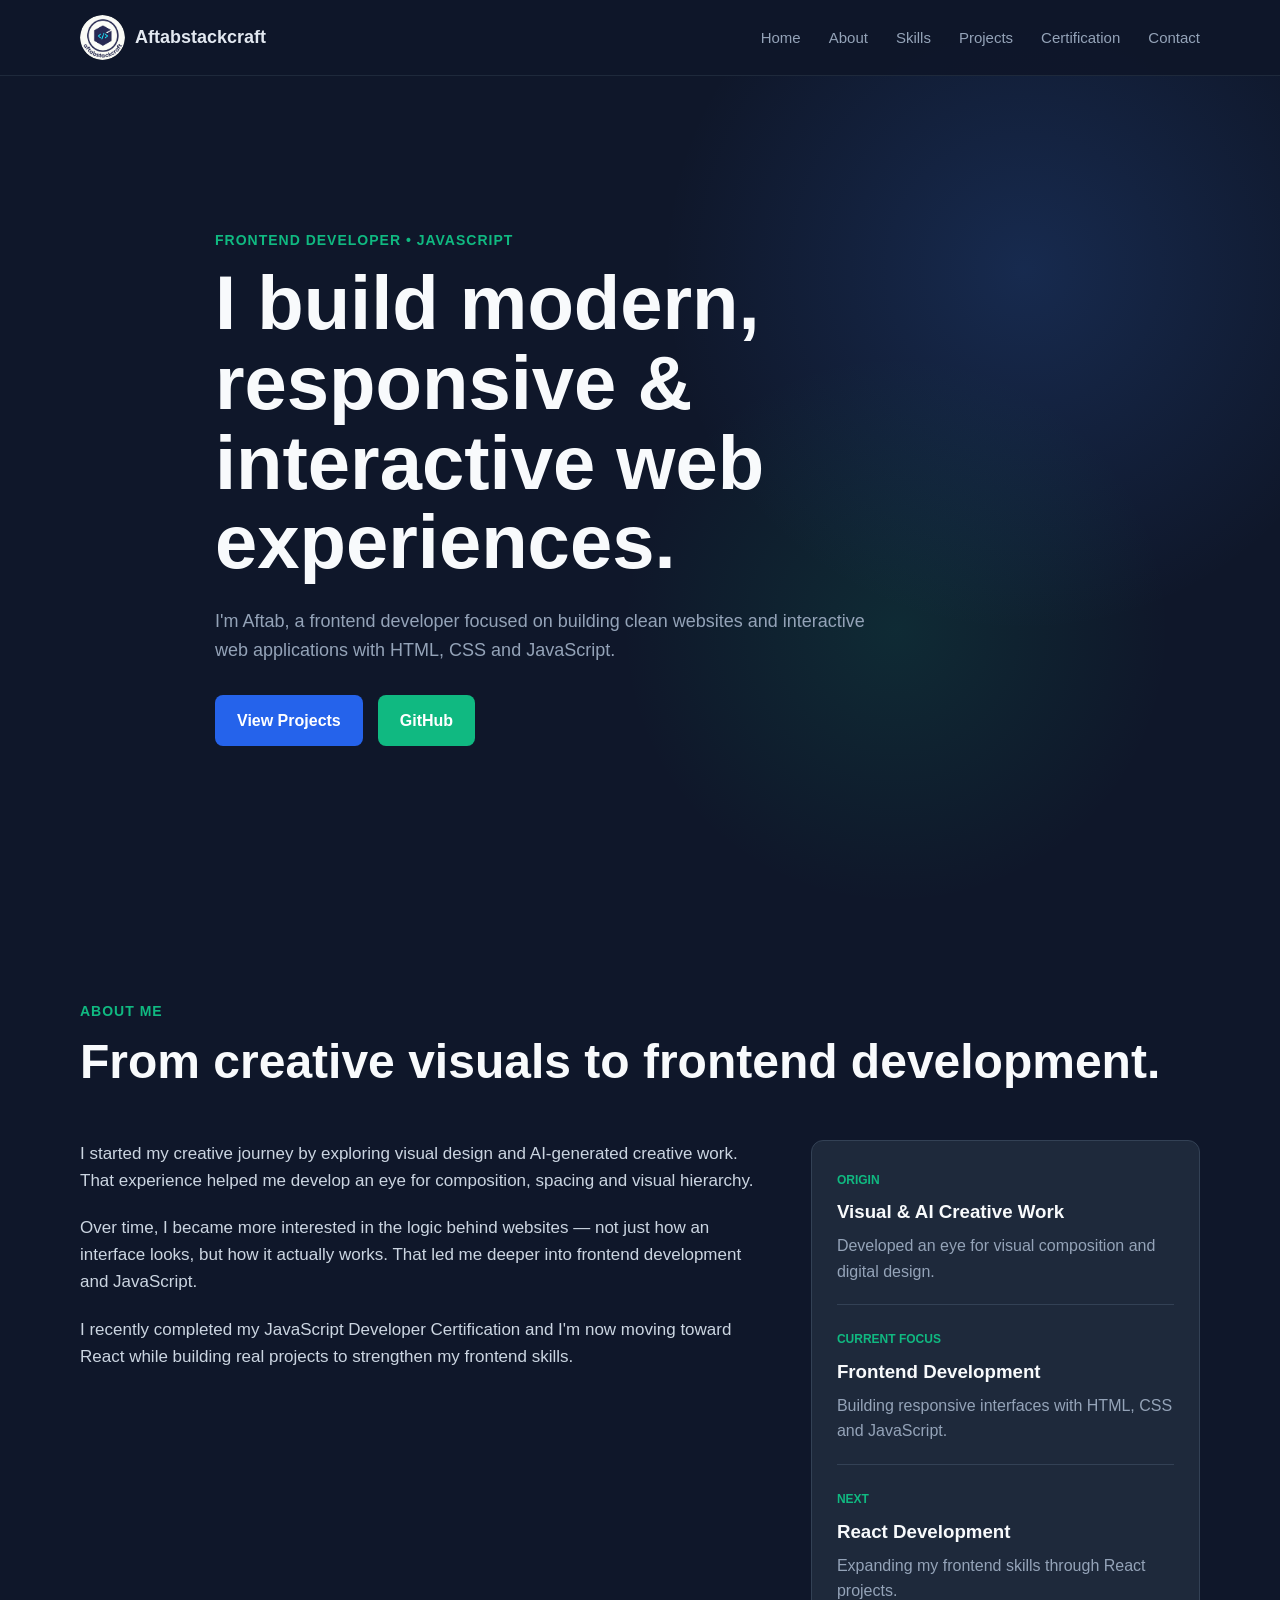
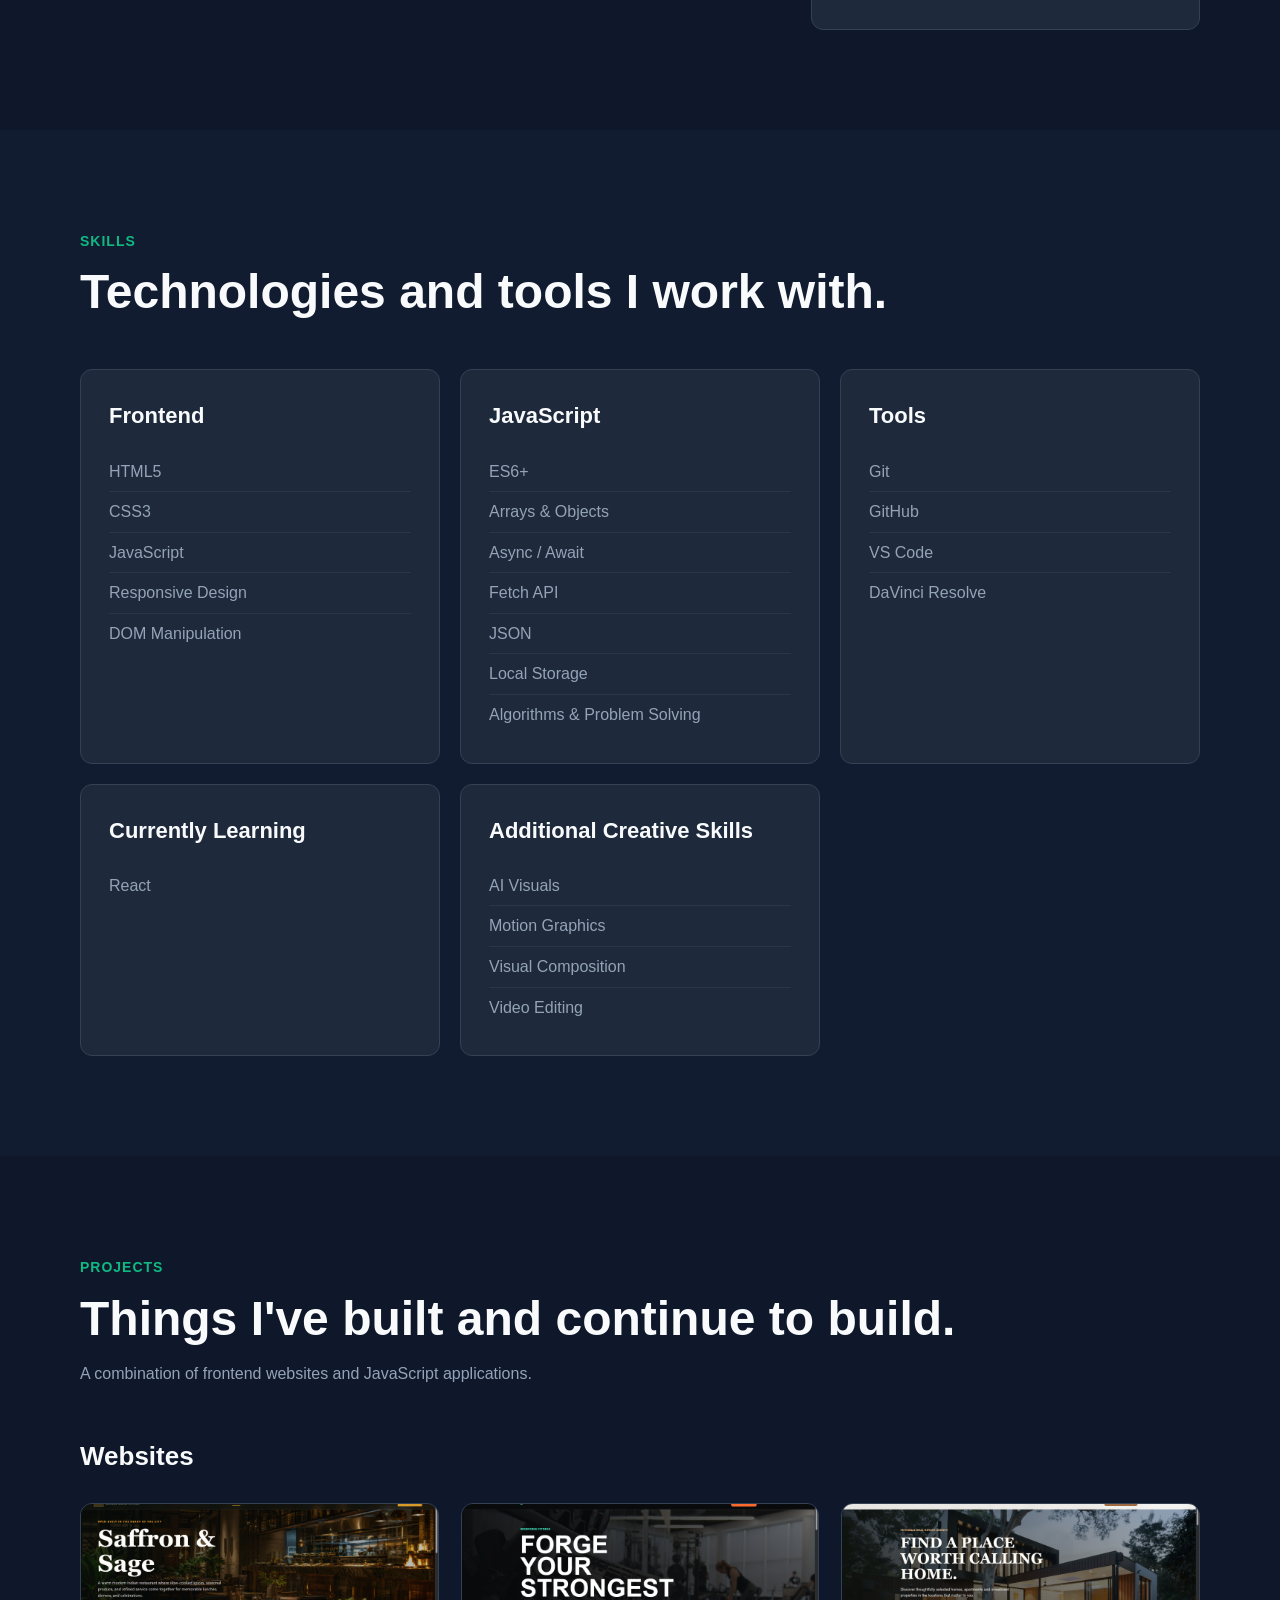
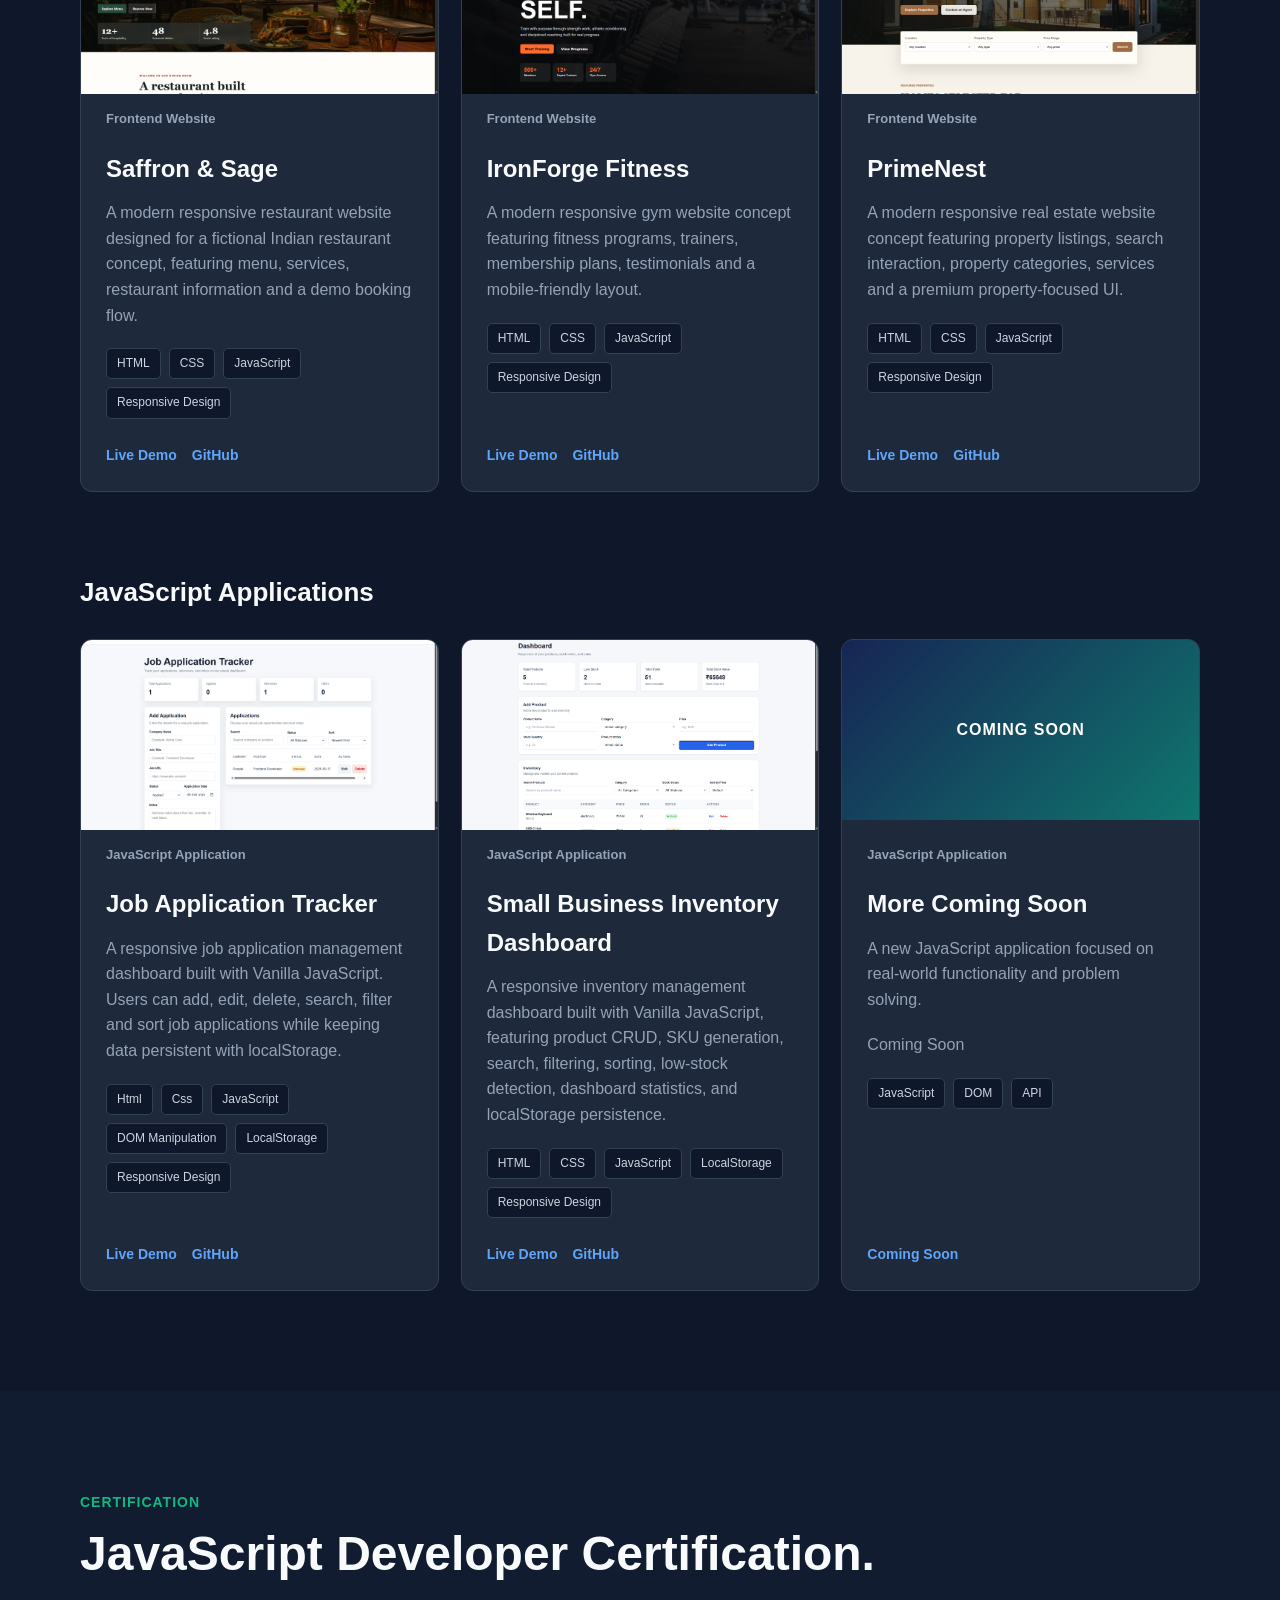
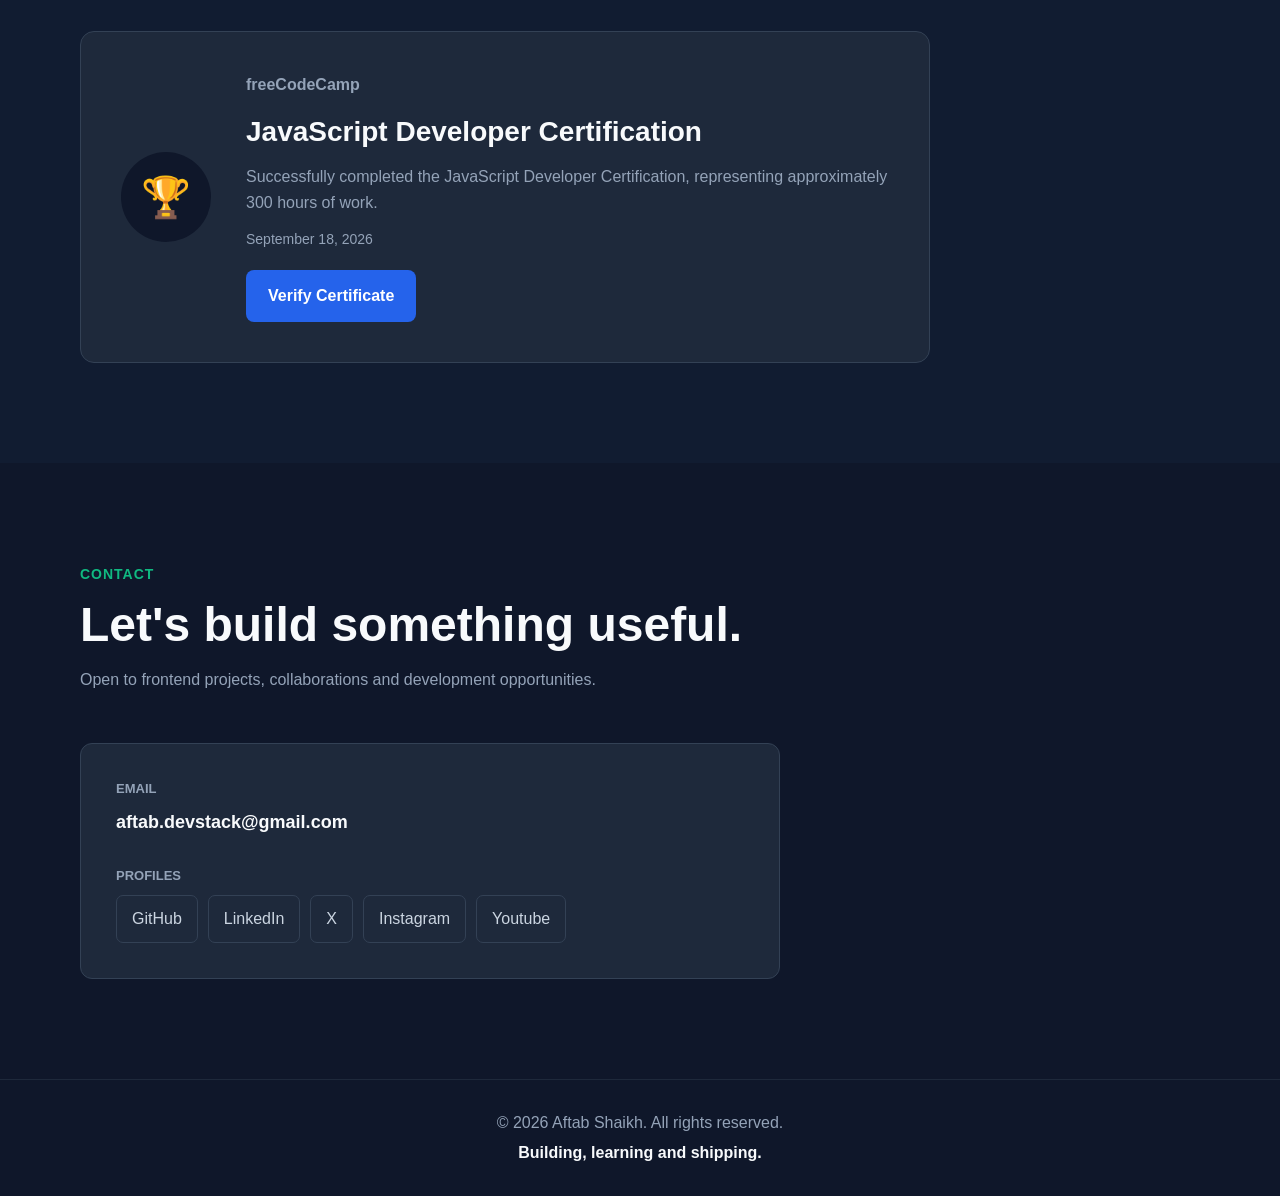
==== commit 83a31e99: "Add Small Business Inventory Dashboard to portfolio Added the Small Business Inventory Dashboard pro" ====
--- a/index.html
+++ b/index.html
@@ -568,7 +568,7 @@
           <article class="project-card">
 
             <div class="project-image">
-              <span>FORUM LEADERBOARD</span>
+              <img src="images/projects/small-business-inventory.png" alt="Small Business Inventory Dashboard">
             </div>
 
             <div class="project-content">
@@ -578,36 +578,32 @@
               </p>
 
               <h3>
-                Forum Leaderboard
+                Small Business Inventory Dashboard
               </h3>
 
               <p>
-                A dynamic forum interface that retrieves
-                API data and renders topics, users,
-                categories and activity information.
-              </p>
-
-              <p>
-                Coming Soon
+                A responsive inventory management dashboard built with Vanilla JavaScript,
+                featuring product CRUD, SKU generation, search, filtering, sorting,
+                low-stock detection, dashboard statistics, and localStorage persistence.
               </p>
 
               <div class="technology-list">
 
+                <span>HTML</span>
+                <span>CSS</span>
                 <span>JavaScript</span>
-
-                <span>API</span>
-
-                <span>DOM</span>
+                <span>LocalStorage</span>
+                <span>Responsive Design</span>
 
               </div>
 
               <div class="project-links">
 
-                <a href="#" target="_blank">
+                <a href="https://aftabstackcraft.github.io/Small-Business-Inventory/" target="_blank">
                   Live Demo
                 </a>
 
-                <a href="#" target="_blank">
+                <a href="https://github.com/aftabstackcraft/Small-Business-Inventory/" target="_blank">
                   GitHub
                 </a>
 
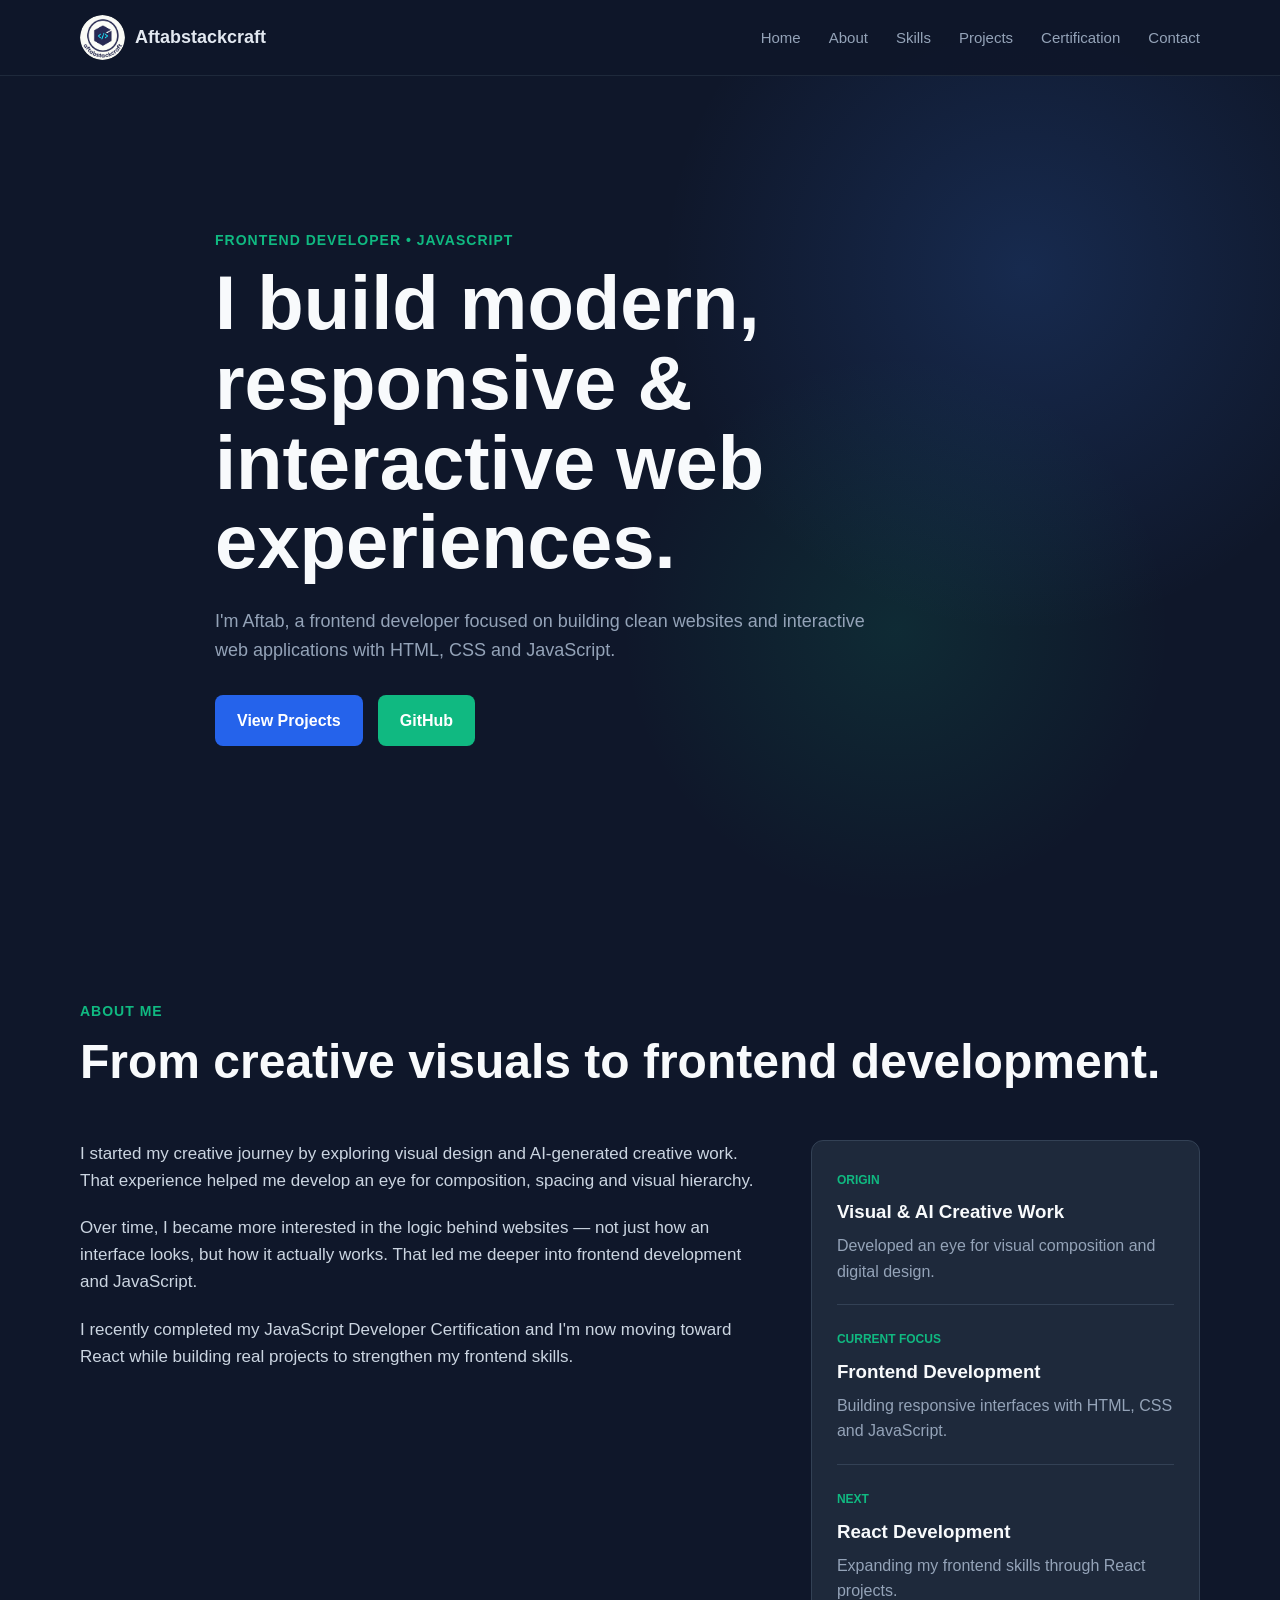
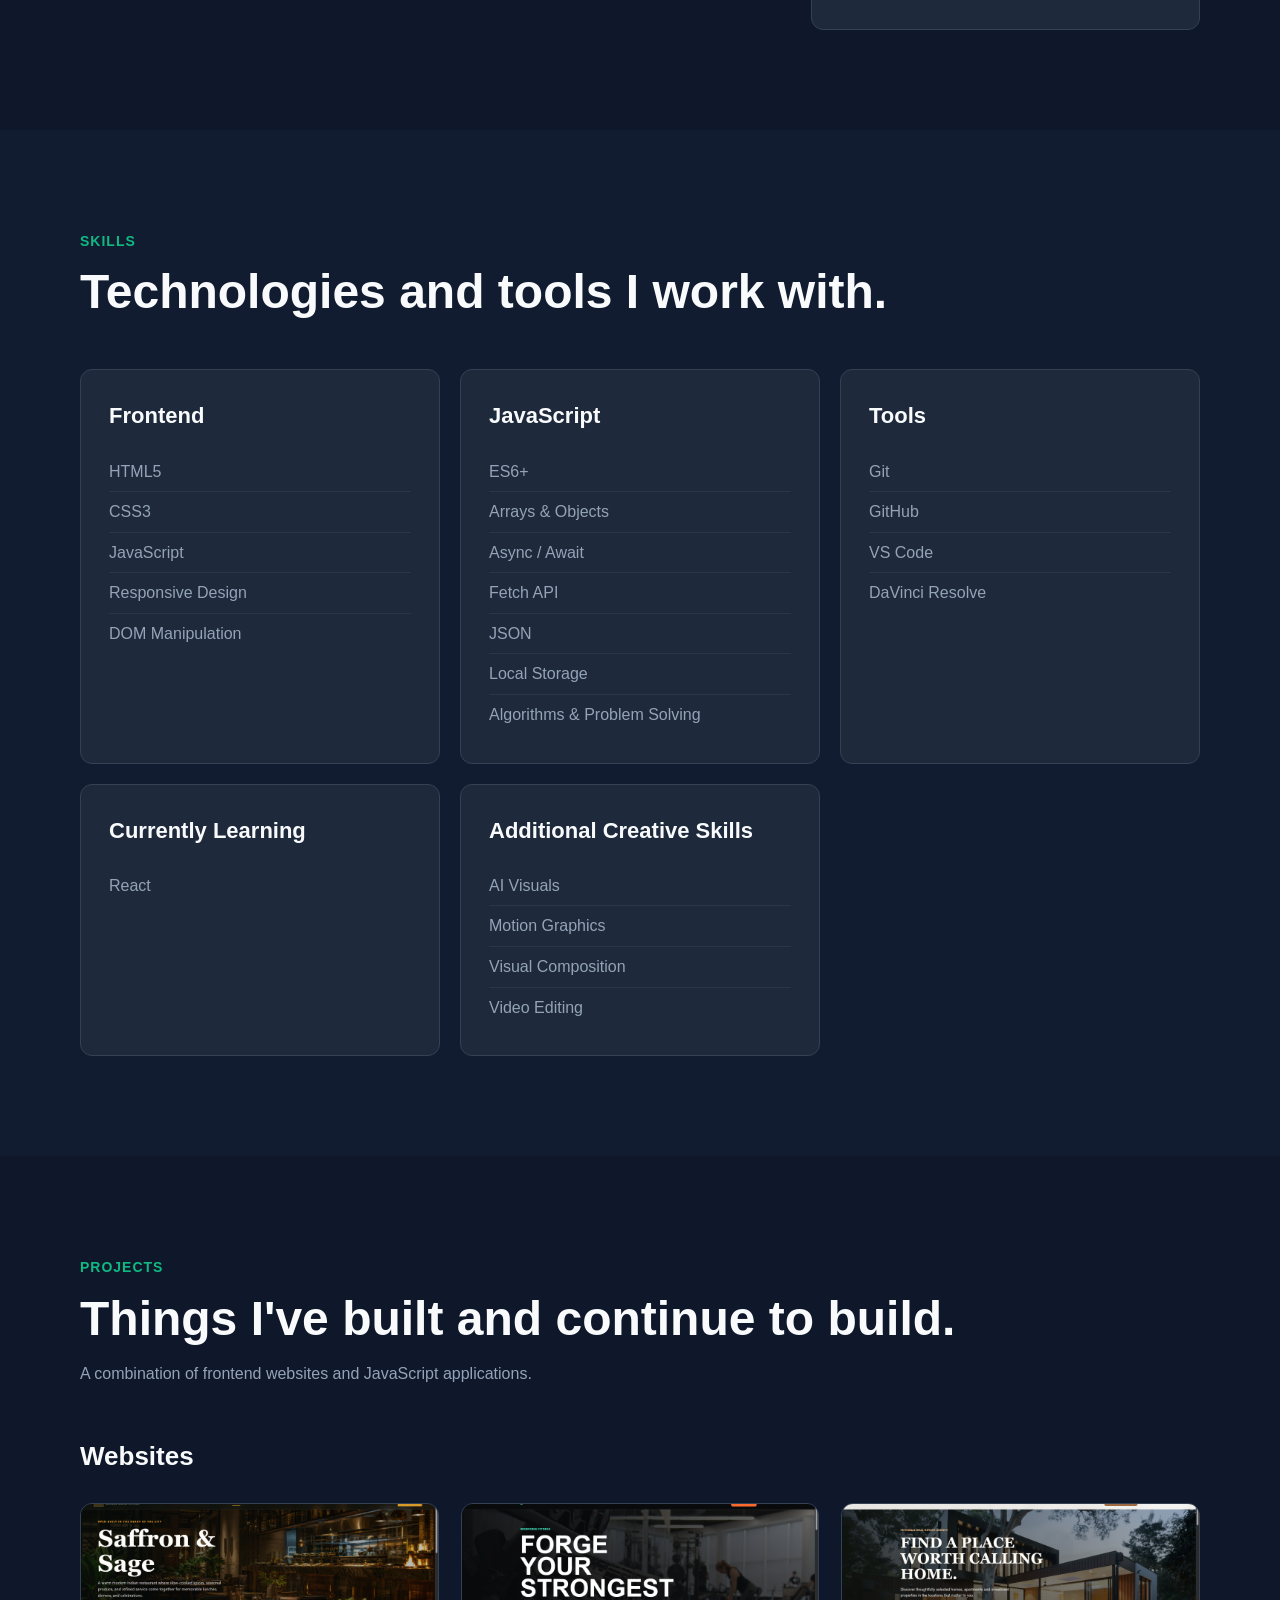
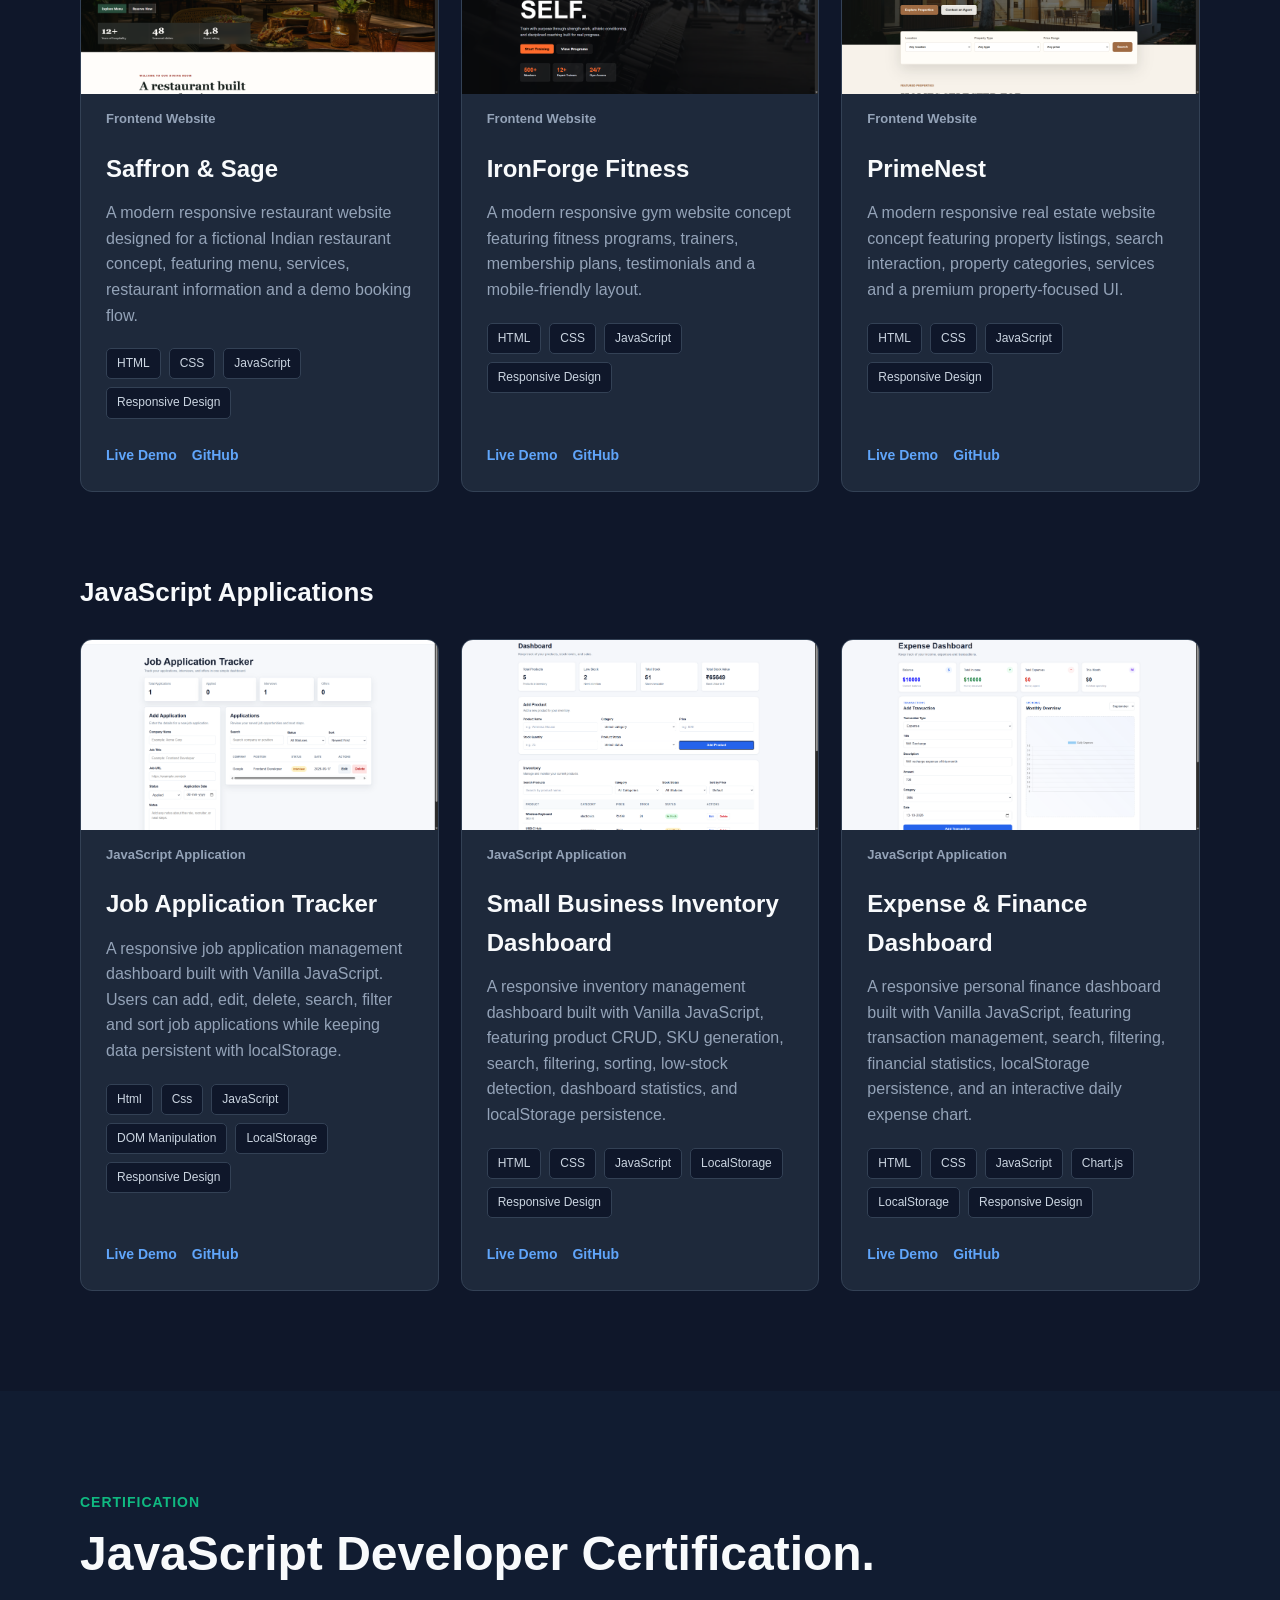
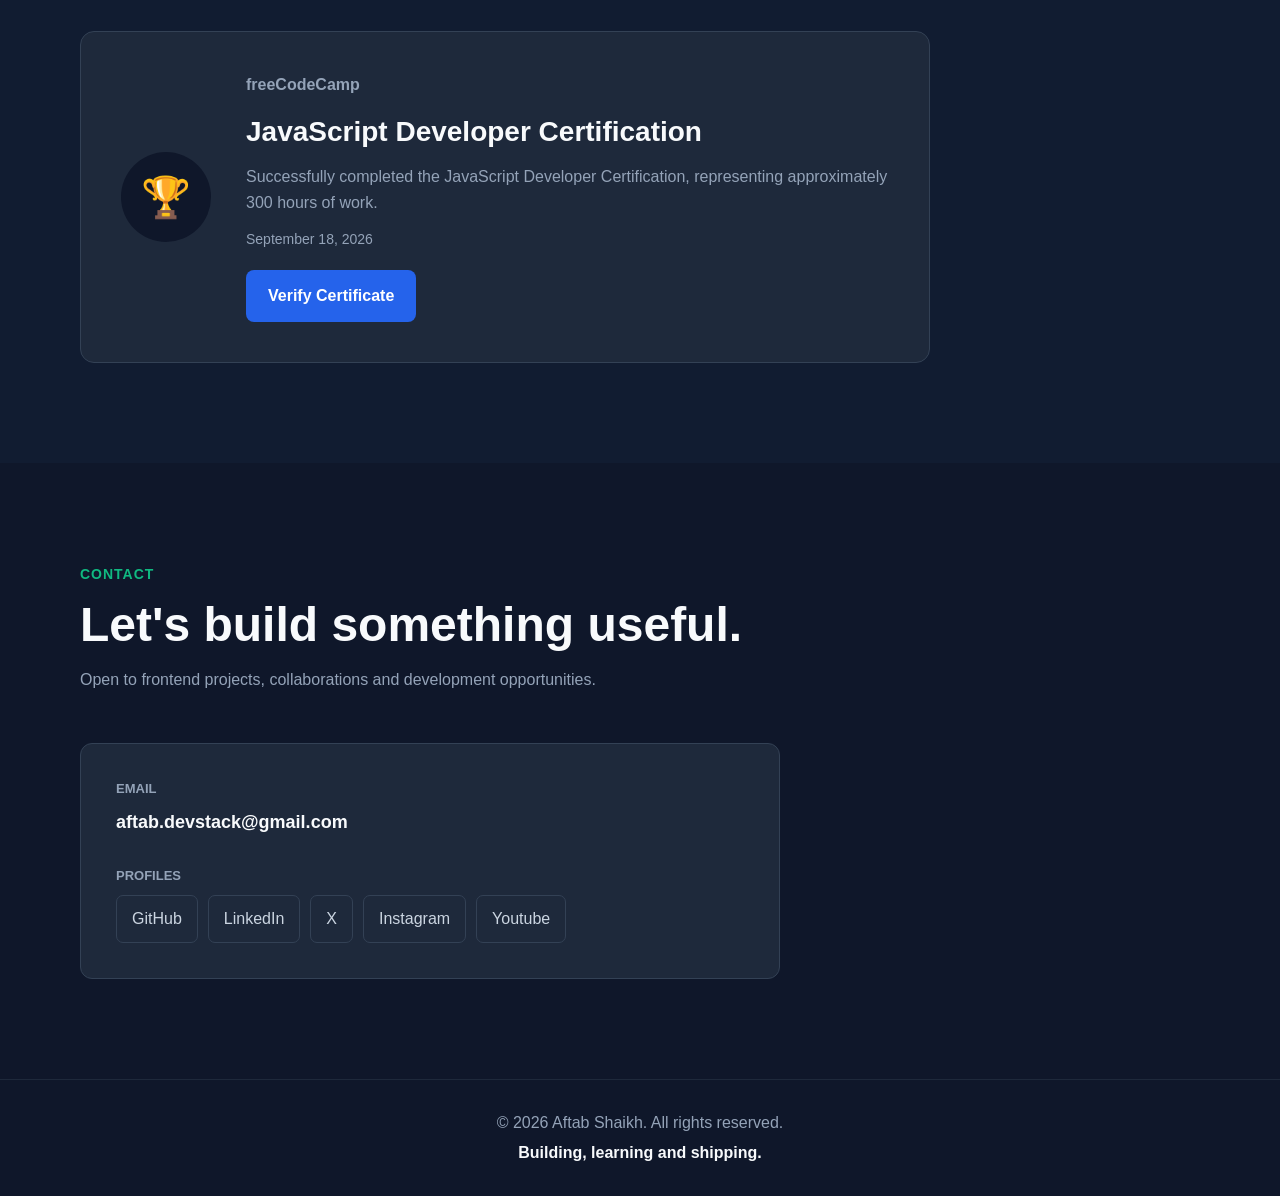
==== commit 51071748: "Add Expense & Finance Dashboard to portfolio Added the Expense & Finance Dashboard project to the po" ====
--- a/index.html
+++ b/index.html
@@ -506,9 +506,6 @@
 
         <div class="projects-grid">
 
-
-          <!-- Weather App -->
-
           <article class="project-card">
 
             <div class="project-image">
@@ -561,9 +558,6 @@
             </div>
 
           </article>
-
-
-          <!-- Forum -->
 
           <article class="project-card">
 
@@ -613,54 +607,41 @@
 
           </article>
 
-
-          <!-- Third App -->
-
           <article class="project-card">
-
             <div class="project-image">
-              <span>COMING SOON</span>
+              <img src="images/projects/expense-finance.png" alt="Expense and Finance Dashboard">
             </div>
 
             <div class="project-content">
-
-              <p class="project-type">
-                JavaScript Application
-              </p>
-
-              <h3>
-                More Coming Soon
-              </h3>
+              <p class="project-type">JavaScript Application</p>
+
+              <h3>Expense &amp; Finance Dashboard</h3>
 
               <p>
-                A new JavaScript application focused on
-                real-world functionality and problem solving.
-              </p>
-
-              <p>
-                Coming Soon
+                A responsive personal finance dashboard built with Vanilla JavaScript,
+                featuring transaction management, search, filtering, financial statistics,
+                localStorage persistence, and an interactive daily expense chart.
               </p>
 
               <div class="technology-list">
-
+                <span>HTML</span>
+                <span>CSS</span>
                 <span>JavaScript</span>
-
-                <span>DOM</span>
-
-                <span>API</span>
-
+                <span>Chart.js</span>
+                <span>LocalStorage</span>
+                <span>Responsive Design</span>
               </div>
 
               <div class="project-links">
-
-                <a href="#">
-                  Coming Soon
-                </a>
-
-              </div>
-
-            </div>
-
+                <a href="https://aftabstackcraft.github.io/Expense-Finance-Dashboard/" target="_blank" rel="noreferrer">
+                  Live Demo
+                </a>
+
+                <a href="https://github.com/aftabstackcraft/Expense-Finance-Dashboard" target="_blank" rel="noreferrer">
+                  GitHub
+                </a>
+              </div>
+            </div>
           </article>
 
 
